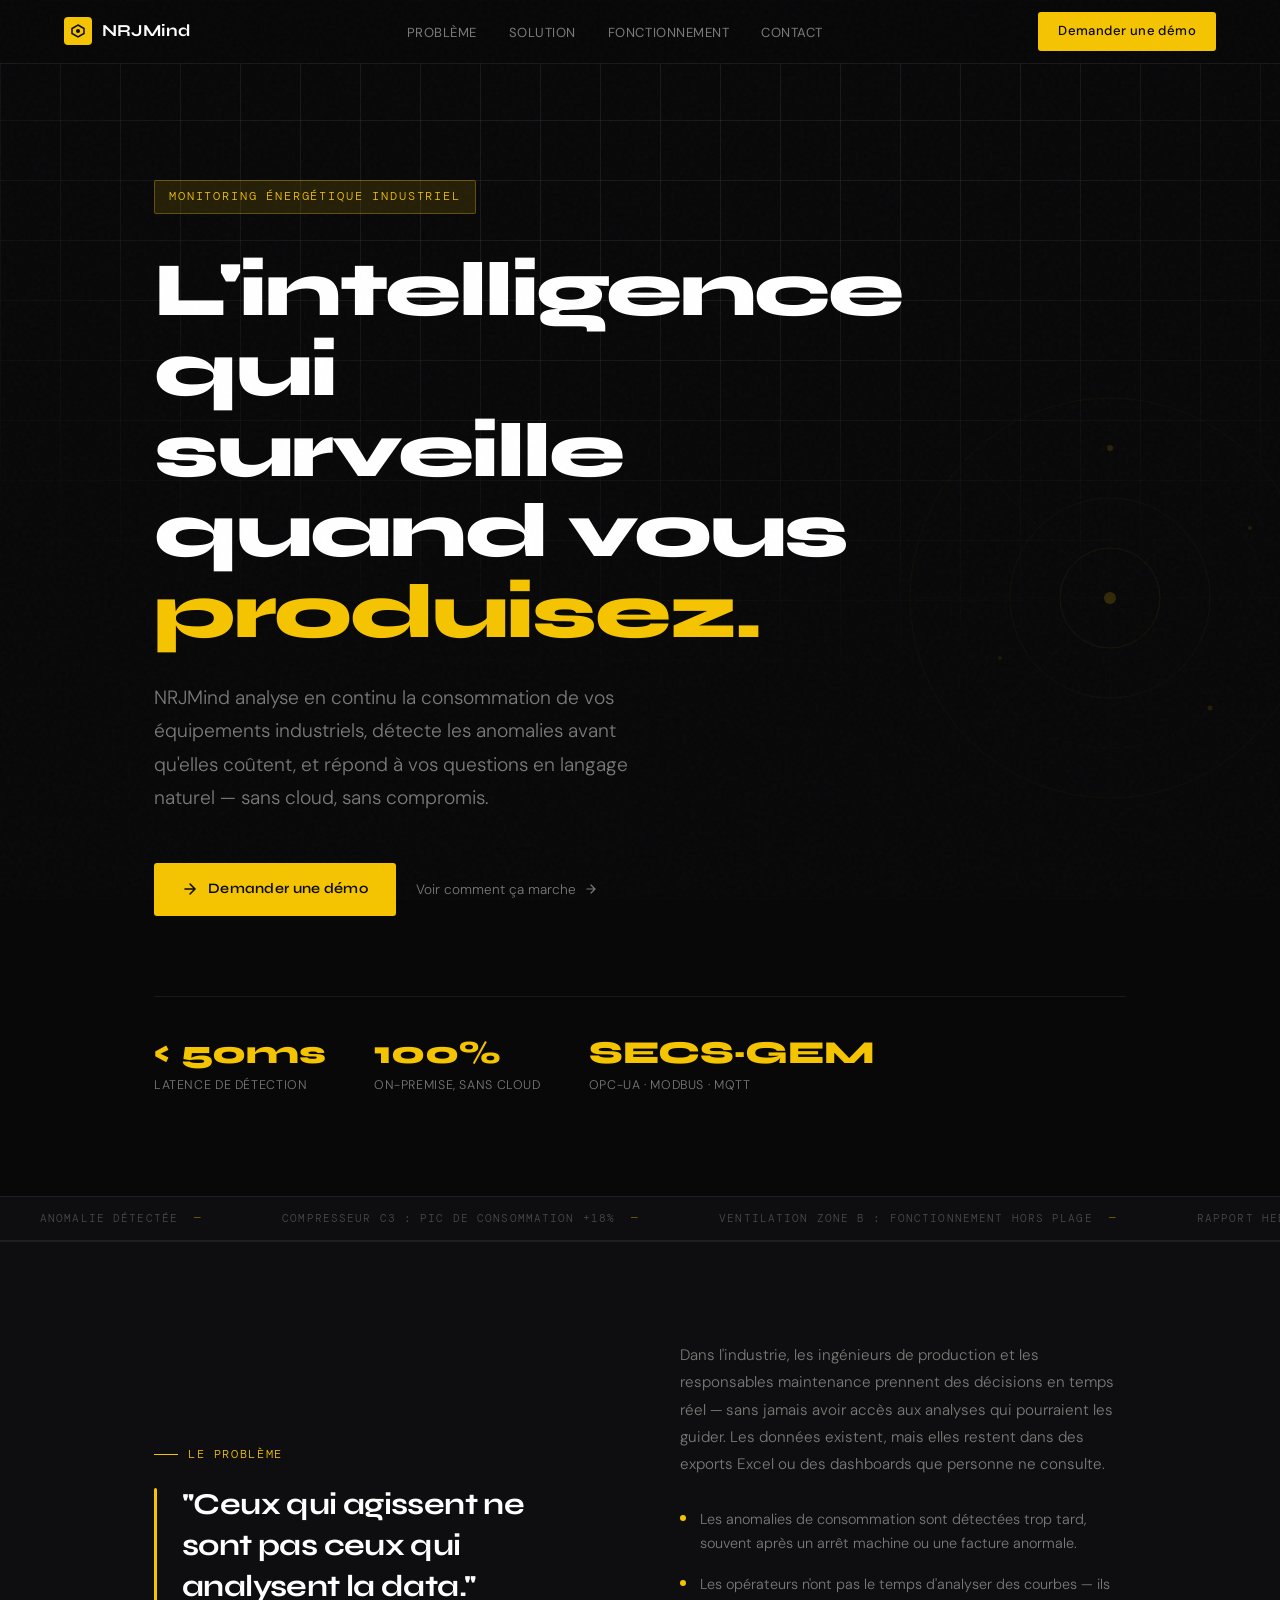
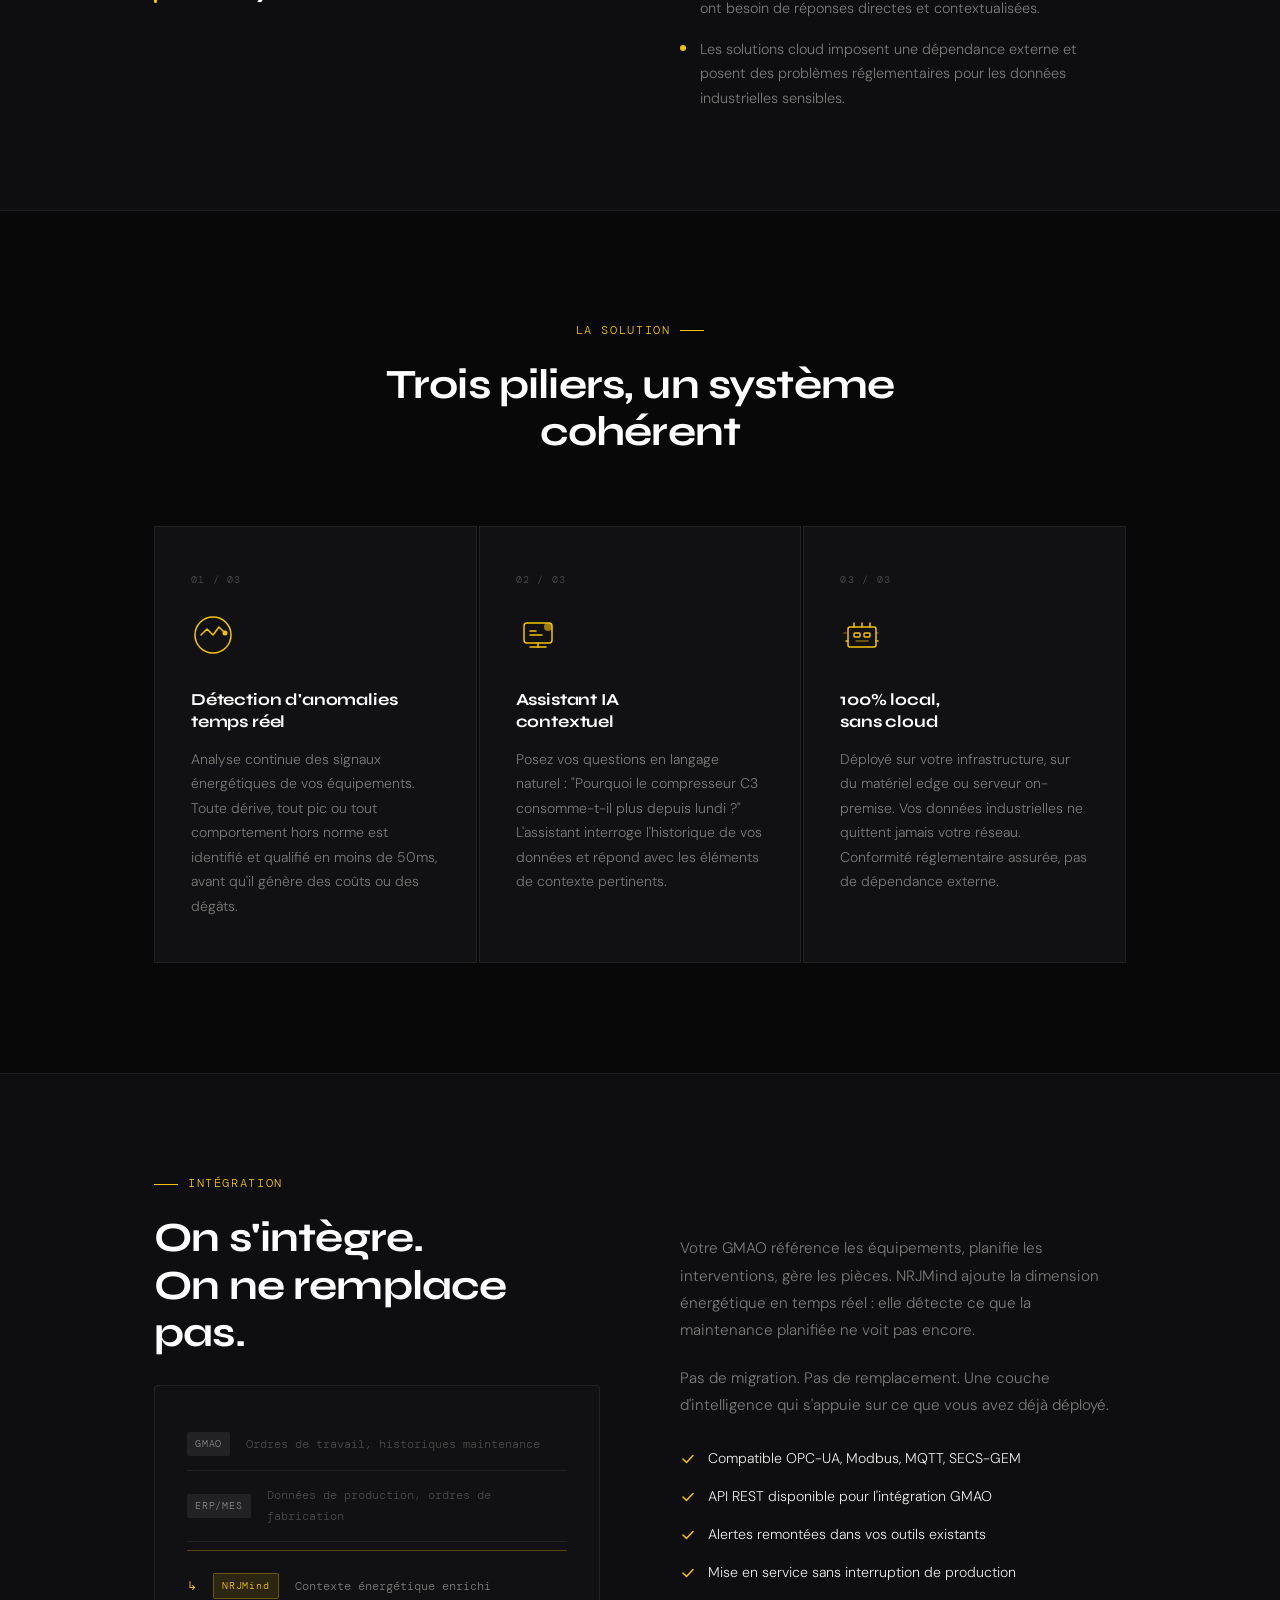
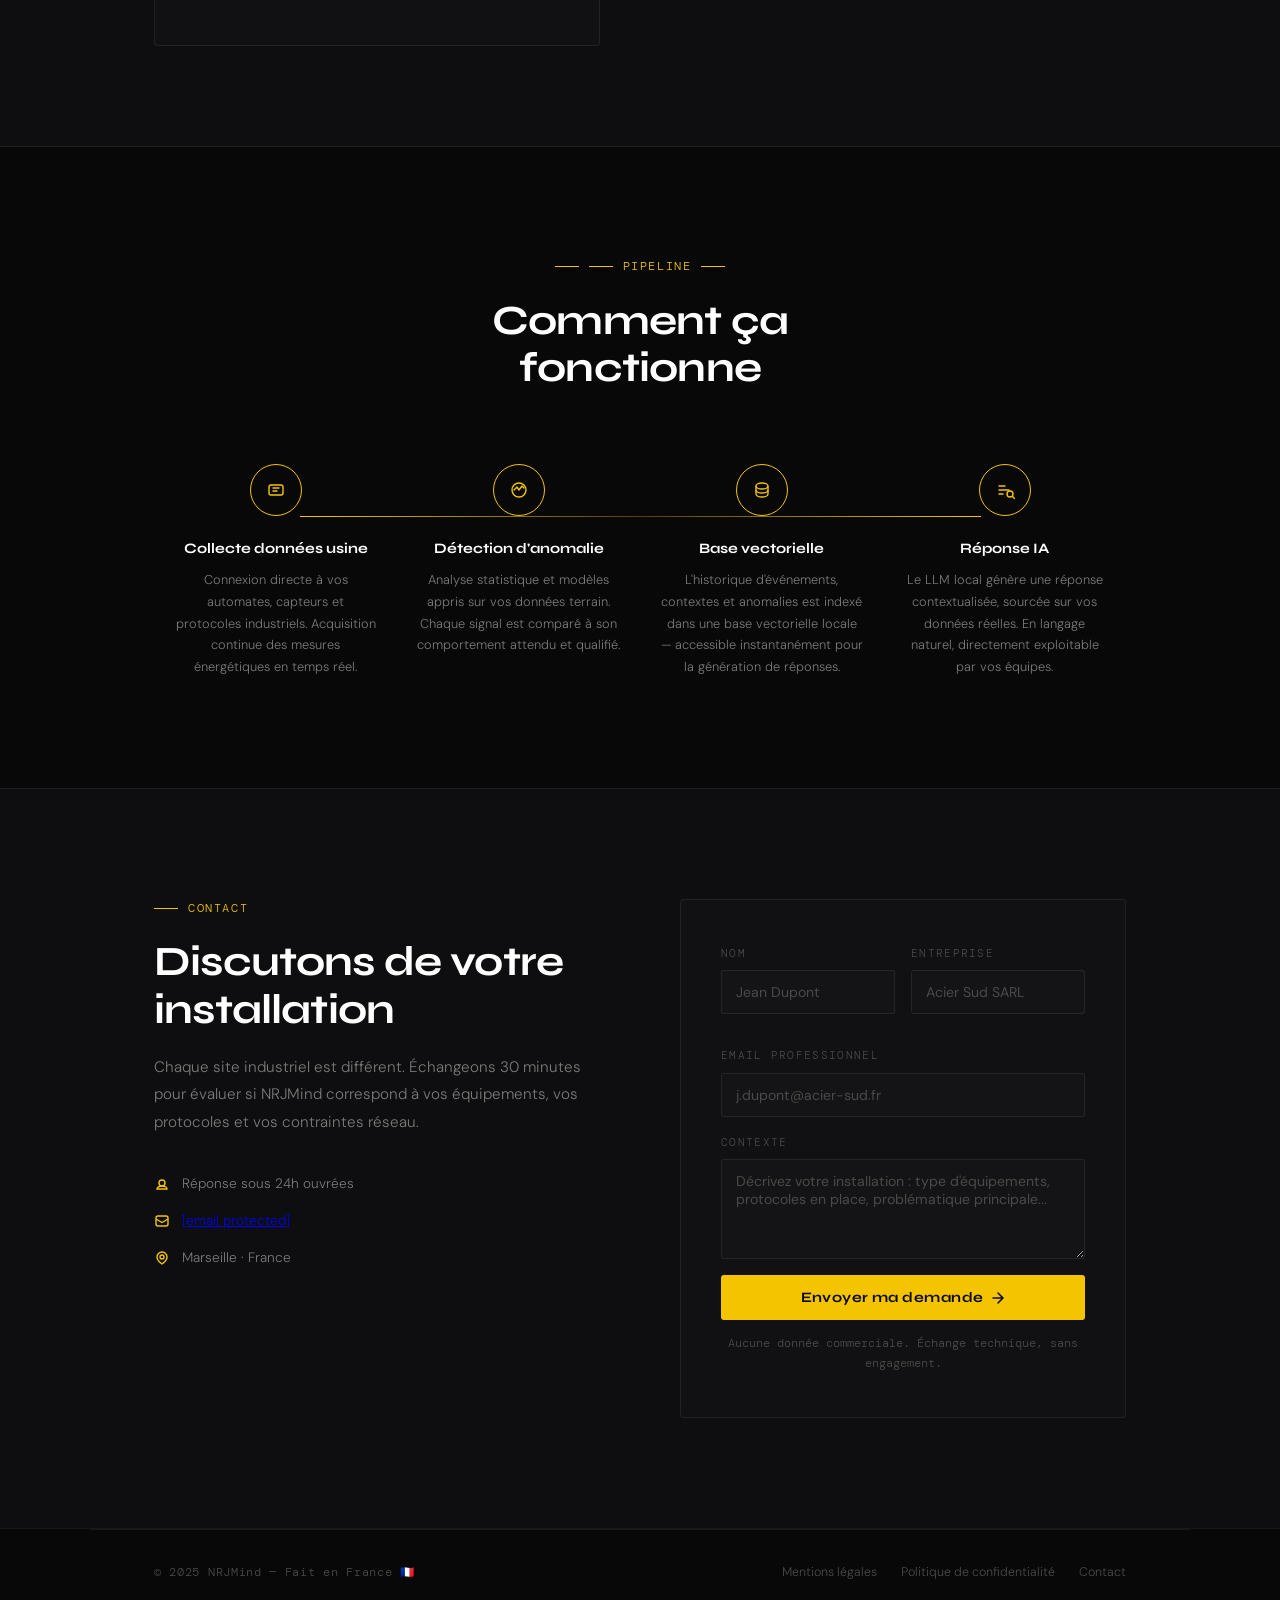
==== index.html @ 81a0cd05 "Create index.html" ====
<!DOCTYPE html>
<html lang="fr">
<head>
<meta charset="UTF-8">
<meta name="viewport" content="width=device-width, initial-scale=1.0">
<title>NRJMind — Monitoring Énergétique Industriel</title>
<style>
  @import url('https://fonts.googleapis.com/css2?family=DM+Mono:ital,wght@0,400;0,500;1,400&family=Syne:wght@400;600;700;800&family=DM+Sans:ital,wght@0,300;0,400;0,500;1,300&display=swap');

  :root {
    --gold: #F5C400;
    --gold-dim: rgba(245,196,0,0.12);
    --gold-border: rgba(245,196,0,0.3);
    --bg: #080809;
    --bg-2: #0e0e10;
    --bg-3: #141416;
    --bg-card: #111113;
    --line: rgba(255,255,255,0.07);
    --text: #e8e8e6;
    --text-muted: #7a7a78;
    --text-dim: #4a4a48;
    --white: #ffffff;
    --font-display: 'Syne', sans-serif;
    --font-body: 'DM Sans', sans-serif;
    --font-mono: 'DM Mono', monospace;
  }

  *, *::before, *::after { box-sizing: border-box; margin: 0; padding: 0; }

  html { scroll-behavior: smooth; }

  body {
    background: var(--bg);
    color: var(--text);
    font-family: var(--font-body);
    font-weight: 300;
    line-height: 1.7;
    overflow-x: hidden;
  }

  /* ─── NOISE TEXTURE OVERLAY ─── */
  body::before {
    content: '';
    position: fixed;
    inset: 0;
    background-image: url("data:image/svg+xml,%3Csvg viewBox='0 0 256 256' xmlns='http://www.w3.org/2000/svg'%3E%3Cfilter id='n'%3E%3CfeTurbulence type='fractalNoise' baseFrequency='0.9' numOctaves='4' stitchTiles='stitch'/%3E%3C/filter%3E%3Crect width='100%25' height='100%25' filter='url(%23n)' opacity='1'/%3E%3C/svg%3E");
    opacity: 0.025;
    pointer-events: none;
    z-index: 9999;
  }

  /* ─── GRID LINES ─── */
  .grid-bg {
    position: absolute;
    inset: 0;
    background-image:
      linear-gradient(var(--line) 1px, transparent 1px),
      linear-gradient(90deg, var(--line) 1px, transparent 1px);
    background-size: 60px 60px;
    mask-image: radial-gradient(ellipse 80% 60% at 50% 0%, black 40%, transparent 100%);
    pointer-events: none;
  }

  /* ─── NAV ─── */
  nav {
    position: fixed;
    top: 0; left: 0; right: 0;
    z-index: 100;
    display: flex;
    align-items: center;
    justify-content: space-between;
    padding: 0 5%;
    height: 64px;
    background: rgba(8,8,9,0.85);
    backdrop-filter: blur(12px);
    border-bottom: 1px solid var(--line);
  }

  .nav-logo {
    display: flex;
    align-items: center;
    gap: 10px;
    font-family: var(--font-display);
    font-weight: 700;
    font-size: 1.05rem;
    letter-spacing: 0.01em;
    color: var(--white);
    text-decoration: none;
  }

  .nav-logo .logo-mark {
    width: 28px; height: 28px;
    background: var(--gold);
    display: flex; align-items: center; justify-content: center;
    border-radius: 4px;
  }

  .nav-links {
    display: flex;
    gap: 32px;
    list-style: none;
  }

  .nav-links a {
    font-size: 0.82rem;
    font-weight: 400;
    color: var(--text-muted);
    text-decoration: none;
    letter-spacing: 0.04em;
    text-transform: uppercase;
    transition: color 0.2s;
  }

  .nav-links a:hover { color: var(--gold); }

  .nav-cta {
    font-size: 0.82rem;
    font-weight: 500;
    color: var(--bg);
    background: var(--gold);
    padding: 8px 20px;
    border-radius: 3px;
    text-decoration: none;
    letter-spacing: 0.03em;
    transition: opacity 0.2s;
  }
  .nav-cta:hover { opacity: 0.88; }

  /* ─── SECTIONS COMMON ─── */
  section { position: relative; }

  .container {
    max-width: 1100px;
    margin: 0 auto;
    padding: 0 5%;
  }

  .label {
    font-family: var(--font-mono);
    font-size: 0.72rem;
    letter-spacing: 0.14em;
    text-transform: uppercase;
    color: var(--gold);
    margin-bottom: 20px;
    display: flex;
    align-items: center;
    gap: 10px;
  }
  .label::before {
    content: '';
    display: inline-block;
    width: 24px; height: 1px;
    background: var(--gold);
  }

  h2 {
    font-family: var(--font-display);
    font-size: clamp(1.8rem, 3.5vw, 2.6rem);
    font-weight: 700;
    line-height: 1.15;
    color: var(--white);
    letter-spacing: -0.02em;
  }

  /* ─── HERO ─── */
  #hero {
    min-height: 100vh;
    display: flex;
    flex-direction: column;
    justify-content: center;
    padding-top: 80px;
    overflow: hidden;
  }

  .hero-inner {
    position: relative;
    z-index: 2;
    padding: 100px 5%;
    max-width: 1100px;
    margin: 0 auto;
    width: 100%;
  }

  .hero-tag {
    font-family: var(--font-mono);
    font-size: 0.72rem;
    letter-spacing: 0.16em;
    text-transform: uppercase;
    color: var(--gold);
    border: 1px solid var(--gold-border);
    background: var(--gold-dim);
    display: inline-block;
    padding: 6px 14px;
    border-radius: 2px;
    margin-bottom: 36px;
  }

  .hero-title {
    font-family: var(--font-display);
    font-size: clamp(2.8rem, 6vw, 5.2rem);
    font-weight: 800;
    line-height: 1.05;
    letter-spacing: -0.03em;
    color: var(--white);
    max-width: 800px;
    margin-bottom: 28px;
  }

  .hero-title .accent { color: var(--gold); }

  .hero-sub {
    font-size: clamp(1rem, 1.6vw, 1.2rem);
    color: var(--text-muted);
    max-width: 520px;
    line-height: 1.75;
    margin-bottom: 48px;
    font-weight: 300;
  }

  .hero-actions {
    display: flex;
    align-items: center;
    gap: 20px;
    flex-wrap: wrap;
  }

  .btn-primary {
    display: inline-flex;
    align-items: center;
    gap: 10px;
    background: var(--gold);
    color: var(--bg);
    font-family: var(--font-display);
    font-weight: 600;
    font-size: 0.9rem;
    padding: 14px 28px;
    border-radius: 3px;
    text-decoration: none;
    letter-spacing: 0.02em;
    transition: opacity 0.2s, transform 0.2s;
  }
  .btn-primary:hover { opacity: 0.88; transform: translateY(-1px); }

  .btn-ghost {
    display: inline-flex;
    align-items: center;
    gap: 8px;
    color: var(--text-muted);
    font-size: 0.85rem;
    text-decoration: none;
    transition: color 0.2s;
  }
  .btn-ghost:hover { color: var(--white); }

  .hero-stats {
    display: flex;
    gap: 48px;
    margin-top: 80px;
    padding-top: 40px;
    border-top: 1px solid var(--line);
    flex-wrap: wrap;
  }

  .stat-num {
    font-family: var(--font-display);
    font-size: 2rem;
    font-weight: 800;
    color: var(--gold);
    line-height: 1;
    margin-bottom: 6px;
  }

  .stat-label {
    font-size: 0.78rem;
    color: var(--text-muted);
    letter-spacing: 0.05em;
    text-transform: uppercase;
  }

  /* Vertical lines decoration */
  .hero-deco {
    position: absolute;
    right: 0; top: 0; bottom: 0;
    width: 40%;
    pointer-events: none;
    overflow: hidden;
    opacity: 0.35;
  }

  .hero-deco-inner {
    position: absolute;
    right: -40px;
    top: 50%;
    transform: translateY(-50%);
    width: 420px;
    height: 420px;
  }

  /* ─── PROBLEM ─── */
  #problem {
    padding: 100px 0;
    background: var(--bg-2);
    border-top: 1px solid var(--line);
    border-bottom: 1px solid var(--line);
  }

  .problem-inner {
    display: grid;
    grid-template-columns: 1fr 1fr;
    gap: 80px;
    align-items: center;
  }

  .problem-quote {
    font-family: var(--font-display);
    font-size: clamp(1.4rem, 2.5vw, 1.9rem);
    font-weight: 700;
    line-height: 1.35;
    color: var(--white);
    letter-spacing: -0.02em;
    position: relative;
    padding-left: 28px;
  }

  .problem-quote::before {
    content: '';
    position: absolute;
    left: 0; top: 4px; bottom: 4px;
    width: 3px;
    background: var(--gold);
    border-radius: 2px;
  }

  .problem-body {
    font-size: 0.95rem;
    color: var(--text-muted);
    line-height: 1.8;
  }

  .problem-points {
    margin-top: 28px;
    display: flex;
    flex-direction: column;
    gap: 16px;
  }

  .problem-point {
    display: flex;
    align-items: flex-start;
    gap: 14px;
    font-size: 0.9rem;
    color: var(--text-muted);
  }

  .problem-point .dot {
    width: 6px; height: 6px;
    border-radius: 50%;
    background: var(--gold);
    flex-shrink: 0;
    margin-top: 8px;
  }

  /* ─── SOLUTION ─── */
  #solution {
    padding: 110px 0;
  }

  .solution-header {
    text-align: center;
    max-width: 580px;
    margin: 0 auto 70px;
  }

  .solution-header .label { justify-content: center; }
  .solution-header .label::before { display: none; }
  .solution-header .label::after {
    content: '';
    display: inline-block;
    width: 24px; height: 1px;
    background: var(--gold);
  }

  .pillars {
    display: grid;
    grid-template-columns: repeat(3, 1fr);
    gap: 2px;
  }

  .pillar {
    background: var(--bg-card);
    border: 1px solid var(--line);
    padding: 44px 36px;
    position: relative;
    overflow: hidden;
    transition: border-color 0.3s;
  }

  .pillar:hover { border-color: var(--gold-border); }

  .pillar::after {
    content: '';
    position: absolute;
    bottom: 0; left: 0; right: 0;
    height: 2px;
    background: var(--gold);
    transform: scaleX(0);
    transform-origin: left;
    transition: transform 0.4s ease;
  }
  .pillar:hover::after { transform: scaleX(1); }

  .pillar-num {
    font-family: var(--font-mono);
    font-size: 0.65rem;
    letter-spacing: 0.12em;
    color: var(--text-dim);
    margin-bottom: 24px;
  }

  .pillar-icon {
    width: 44px; height: 44px;
    margin-bottom: 24px;
    color: var(--gold);
  }

  .pillar h3 {
    font-family: var(--font-display);
    font-size: 1.05rem;
    font-weight: 700;
    color: var(--white);
    margin-bottom: 14px;
    letter-spacing: -0.01em;
    line-height: 1.3;
  }

  .pillar p {
    font-size: 0.875rem;
    color: var(--text-muted);
    line-height: 1.75;
  }

  /* ─── GMAO ─── */
  #gmao {
    padding: 100px 0;
    background: var(--bg-2);
    border-top: 1px solid var(--line);
    border-bottom: 1px solid var(--line);
  }

  .gmao-inner {
    display: grid;
    grid-template-columns: 1fr 1fr;
    gap: 80px;
    align-items: center;
  }

  .gmao-visual {
    position: relative;
  }

  .gmao-diagram {
    background: var(--bg-card);
    border: 1px solid var(--line);
    border-radius: 4px;
    padding: 32px;
    font-family: var(--font-mono);
    font-size: 0.78rem;
  }

  .diag-row {
    display: flex;
    align-items: center;
    gap: 16px;
    padding: 14px 0;
    border-bottom: 1px solid var(--line);
    color: var(--text-muted);
  }
  .diag-row:last-child { border-bottom: none; }

  .diag-badge {
    font-size: 0.65rem;
    padding: 3px 8px;
    border-radius: 2px;
    flex-shrink: 0;
    letter-spacing: 0.08em;
  }
  .diag-badge.gmao-tag { background: rgba(255,255,255,0.07); color: #888; }
  .diag-badge.em-tag { background: var(--gold-dim); color: var(--gold); border: 1px solid var(--gold-border); }

  .diag-arrow {
    color: var(--gold);
    flex-shrink: 0;
  }

  .gmao-content p {
    font-size: 0.95rem;
    color: var(--text-muted);
    line-height: 1.8;
    margin-bottom: 20px;
  }

  .gmao-points {
    display: flex;
    flex-direction: column;
    gap: 14px;
    margin-top: 28px;
  }

  .gmao-point {
    display: flex;
    align-items: center;
    gap: 12px;
    font-size: 0.88rem;
    color: var(--text);
  }

  .gmao-point svg { color: var(--gold); flex-shrink: 0; }

  /* ─── HOW IT WORKS ─── */
  #how {
    padding: 110px 0;
  }

  .how-header {
    text-align: center;
    max-width: 520px;
    margin: 0 auto 72px;
  }

  .pipeline {
    position: relative;
    display: grid;
    grid-template-columns: repeat(4, 1fr);
    gap: 0;
  }

  /* Horizontal connector line */
  .pipeline::before {
    content: '';
    position: absolute;
    top: 52px;
    left: calc(12.5% + 24px);
    right: calc(12.5% + 24px);
    height: 1px;
    background: linear-gradient(90deg, var(--gold) 0%, rgba(245,196,0,0.3) 50%, var(--gold) 100%);
    z-index: 0;
  }

  .step {
    position: relative;
    z-index: 1;
    padding: 0 20px;
    text-align: center;
  }

  .step-num-wrap {
    width: 52px; height: 52px;
    border-radius: 50%;
    background: var(--bg);
    border: 1px solid var(--gold);
    display: flex; align-items: center; justify-content: center;
    margin: 0 auto 24px;
    position: relative;
  }

  .step-num {
    font-family: var(--font-mono);
    font-size: 0.75rem;
    font-weight: 500;
    color: var(--gold);
  }

  .step-icon {
    width: 20px; height: 20px;
    color: var(--gold);
  }

  .step h4 {
    font-family: var(--font-display);
    font-size: 0.9rem;
    font-weight: 700;
    color: var(--white);
    margin-bottom: 10px;
    line-height: 1.3;
  }

  .step p {
    font-size: 0.8rem;
    color: var(--text-muted);
    line-height: 1.7;
  }

  .step-connector {
    position: absolute;
    top: 26px;
    right: -16px;
    color: var(--gold-border);
    z-index: 2;
  }

  /* ─── CTA FINAL ─── */
  #contact {
    padding: 110px 0;
    background: var(--bg-2);
    border-top: 1px solid var(--line);
  }

  .contact-inner {
    display: grid;
    grid-template-columns: 1fr 1fr;
    gap: 80px;
    align-items: start;
  }

  .contact-content h2 { margin-bottom: 20px; }

  .contact-content p {
    font-size: 0.95rem;
    color: var(--text-muted);
    line-height: 1.8;
    margin-bottom: 36px;
  }

  .contact-info {
    display: flex;
    flex-direction: column;
    gap: 14px;
  }

  .info-item {
    display: flex;
    align-items: center;
    gap: 12px;
    font-size: 0.85rem;
    color: var(--text-muted);
  }

  .info-item svg { color: var(--gold); }

  .contact-form {
    background: var(--bg-card);
    border: 1px solid var(--line);
    padding: 44px 40px;
    border-radius: 4px;
  }

  .form-row {
    display: grid;
    grid-template-columns: 1fr 1fr;
    gap: 16px;
    margin-bottom: 16px;
  }

  .form-group {
    display: flex;
    flex-direction: column;
    gap: 8px;
    margin-bottom: 16px;
  }

  label {
    font-family: var(--font-mono);
    font-size: 0.68rem;
    letter-spacing: 0.12em;
    text-transform: uppercase;
    color: var(--text-dim);
  }

  input, textarea {
    background: var(--bg-3);
    border: 1px solid var(--line);
    border-radius: 3px;
    padding: 12px 14px;
    color: var(--text);
    font-family: var(--font-body);
    font-size: 0.88rem;
    outline: none;
    transition: border-color 0.2s;
    width: 100%;
  }

  input:focus, textarea:focus { border-color: var(--gold-border); }
  input::placeholder, textarea::placeholder { color: var(--text-dim); }

  textarea {
    resize: vertical;
    min-height: 100px;
  }

  .form-submit {
    width: 100%;
    background: var(--gold);
    color: var(--bg);
    border: none;
    padding: 14px 24px;
    font-family: var(--font-display);
    font-weight: 700;
    font-size: 0.9rem;
    letter-spacing: 0.03em;
    cursor: pointer;
    border-radius: 3px;
    margin-top: 8px;
    transition: opacity 0.2s, transform 0.2s;
    display: flex;
    align-items: center;
    justify-content: center;
    gap: 8px;
  }
  .form-submit:hover { opacity: 0.88; transform: translateY(-1px); }

  .form-note {
    text-align: center;
    font-size: 0.72rem;
    color: var(--text-dim);
    margin-top: 14px;
    font-family: var(--font-mono);
  }

  /* ─── FOOTER ─── */
  footer {
    padding: 32px 5%;
    border-top: 1px solid var(--line);
    display: flex;
    align-items: center;
    justify-content: space-between;
    max-width: 1100px;
    margin: 0 auto;
  }

  .footer-left {
    font-family: var(--font-mono);
    font-size: 0.72rem;
    color: var(--text-dim);
    letter-spacing: 0.06em;
  }

  .footer-right {
    display: flex;
    gap: 24px;
  }

  .footer-right a {
    font-size: 0.78rem;
    color: var(--text-dim);
    text-decoration: none;
    transition: color 0.2s;
  }
  .footer-right a:hover { color: var(--gold); }

  /* ─── ANIMATIONS ─── */
  @keyframes fadeUp {
    from { opacity: 0; transform: translateY(24px); }
    to { opacity: 1; transform: translateY(0); }
  }

  @keyframes pulse-gold {
    0%, 100% { opacity: 0.6; }
    50% { opacity: 1; }
  }

  .hero-inner > * { animation: fadeUp 0.7s ease both; }
  .hero-tag { animation-delay: 0.1s; }
  .hero-title { animation-delay: 0.2s; }
  .hero-sub { animation-delay: 0.32s; }
  .hero-actions { animation-delay: 0.44s; }
  .hero-stats { animation-delay: 0.56s; }

  /* ─── SCROLL REVEAL ─── */
  .reveal {
    opacity: 0;
    transform: translateY(20px);
    transition: opacity 0.6s ease, transform 0.6s ease;
  }
  .reveal.visible {
    opacity: 1;
    transform: translateY(0);
  }

  /* ─── RESPONSIVE ─── */
  @media (max-width: 900px) {
    .nav-links { display: none; }
    .problem-inner,
    .gmao-inner,
    .contact-inner { grid-template-columns: 1fr; gap: 40px; }
    .pillars { grid-template-columns: 1fr; }
    .pipeline {
      grid-template-columns: 1fr 1fr;
      gap: 40px;
    }
    .pipeline::before { display: none; }
    .step-connector { display: none; }
    .form-row { grid-template-columns: 1fr; }
    footer { flex-direction: column; gap: 16px; text-align: center; }
    .hero-stats { gap: 28px; }
  }

  @media (max-width: 540px) {
    .pipeline { grid-template-columns: 1fr; }
    .hero-actions { flex-direction: column; align-items: flex-start; }
    .contact-form { padding: 28px 22px; }
  }

  /* ─── TICKER ─── */
  .ticker-wrap {
    overflow: hidden;
    border-top: 1px solid var(--line);
    border-bottom: 1px solid var(--line);
    background: var(--bg-2);
    padding: 12px 0;
  }

  .ticker {
    display: flex;
    gap: 0;
    animation: ticker-scroll 28s linear infinite;
    white-space: nowrap;
  }

  .ticker-item {
    font-family: var(--font-mono);
    font-size: 0.7rem;
    letter-spacing: 0.1em;
    text-transform: uppercase;
    color: var(--text-dim);
    padding: 0 40px;
    display: inline-flex;
    align-items: center;
    gap: 16px;
  }

  .ticker-item .sep {
    color: var(--gold);
    opacity: 0.5;
  }

  @keyframes ticker-scroll {
    from { transform: translateX(0); }
    to { transform: translateX(-50%); }
  }

  /* Success state */
  .form-success {
    display: none;
    text-align: center;
    padding: 40px 20px;
  }

  .form-success.show { display: block; }

  .success-icon {
    width: 56px; height: 56px;
    background: var(--gold-dim);
    border: 1px solid var(--gold-border);
    border-radius: 50%;
    display: flex; align-items: center; justify-content: center;
    margin: 0 auto 20px;
  }

  .success-title {
    font-family: var(--font-display);
    font-size: 1.2rem;
    font-weight: 700;
    color: var(--white);
    margin-bottom: 10px;
  }

  .success-text {
    font-size: 0.88rem;
    color: var(--text-muted);
  }
</style>
</head>
<body>

<!-- ─── NAV ─── -->
<nav>
  <a href="#" class="nav-logo">
    <span class="logo-mark">
      <svg width="16" height="16" viewBox="0 0 16 16" fill="none">
        <path d="M8 2L14 5.5V10.5L8 14L2 10.5V5.5L8 2Z" stroke="#080809" stroke-width="1.5"/>
        <circle cx="8" cy="8" r="2" fill="#080809"/>
      </svg>
    </span>
    NRJMind
  </a>
  <ul class="nav-links">
    <li><a href="#problem">Problème</a></li>
    <li><a href="#solution">Solution</a></li>
    <li><a href="#how">Fonctionnement</a></li>
    <li><a href="#contact">Contact</a></li>
  </ul>
  <a href="#contact" class="nav-cta">Demander une démo</a>
</nav>

<!-- ─── HERO ─── -->
<section id="hero">
  <div class="grid-bg"></div>
  <div class="hero-deco">
    <div class="hero-deco-inner">
      <svg viewBox="0 0 420 420" fill="none" xmlns="http://www.w3.org/2000/svg" width="100%" height="100%">
        <circle cx="210" cy="210" r="200" stroke="rgba(245,196,0,0.1)" stroke-width="1"/>
        <circle cx="210" cy="210" r="150" stroke="rgba(245,196,0,0.08)" stroke-width="1" stroke-dasharray="4 8"/>
        <circle cx="210" cy="210" r="100" stroke="rgba(245,196,0,0.12)" stroke-width="1"/>
        <circle cx="210" cy="210" r="50" stroke="rgba(245,196,0,0.2)" stroke-width="1"/>
        <circle cx="210" cy="210" r="6" fill="rgba(245,196,0,0.5)"/>
        <!-- radial lines -->
        <line x1="210" y1="10" x2="210" y2="410" stroke="rgba(245,196,0,0.05)" stroke-width="1"/>
        <line x1="10" y1="210" x2="410" y2="210" stroke="rgba(245,196,0,0.05)" stroke-width="1"/>
        <line x1="68" y1="68" x2="352" y2="352" stroke="rgba(245,196,0,0.05)" stroke-width="1"/>
        <line x1="352" y1="68" x2="68" y2="352" stroke="rgba(245,196,0,0.05)" stroke-width="1"/>
        <!-- data points -->
        <circle cx="210" cy="60" r="3" fill="rgba(245,196,0,0.4)"/>
        <circle cx="350" cy="140" r="2" fill="rgba(245,196,0,0.3)"/>
        <circle cx="310" cy="320" r="2.5" fill="rgba(245,196,0,0.35)"/>
        <circle cx="100" cy="270" r="2" fill="rgba(245,196,0,0.25)"/>
      </svg>
    </div>
  </div>

  <div class="hero-inner">
    <span class="hero-tag">Monitoring Énergétique Industriel</span>
    <h1 class="hero-title">
      L'intelligence qui<br>
      surveille quand vous<br>
      <span class="accent">produisez.</span>
    </h1>
    <p class="hero-sub">
      NRJMind analyse en continu la consommation de vos équipements industriels, détecte les anomalies avant qu'elles coûtent, et répond à vos questions en langage naturel — sans cloud, sans compromis.
    </p>
    <div class="hero-actions">
      <a href="#contact" class="btn-primary">
        <svg width="16" height="16" viewBox="0 0 16 16" fill="none">
          <path d="M8 3L13 8L8 13M3 8H13" stroke="currentColor" stroke-width="1.5" stroke-linecap="round"/>
        </svg>
        Demander une démo
      </a>
      <a href="#how" class="btn-ghost">
        Voir comment ça marche
        <svg width="14" height="14" viewBox="0 0 14 14" fill="none">
          <path d="M3 7H11M7 3L11 7L7 11" stroke="currentColor" stroke-width="1.2" stroke-linecap="round"/>
        </svg>
      </a>
    </div>
    <div class="hero-stats">
      <div>
        <div class="stat-num">&lt; 50ms</div>
        <div class="stat-label">Latence de détection</div>
      </div>
      <div>
        <div class="stat-num">100%</div>
        <div class="stat-label">On-premise, sans cloud</div>
      </div>
      <div>
        <div class="stat-num">SECS·GEM</div>
        <div class="stat-label">OPC-UA · Modbus · MQTT</div>
      </div>
    </div>
  </div>
</section>

<!-- ─── TICKER ─── -->
<div class="ticker-wrap" aria-hidden="true">
  <div class="ticker">
    <span class="ticker-item">Anomalie détectée <span class="sep">—</span></span>
    <span class="ticker-item">Compresseur C3 : pic de consommation +18% <span class="sep">—</span></span>
    <span class="ticker-item">Ventilation Zone B : fonctionnement hors plage <span class="sep">—</span></span>
    <span class="ticker-item">Rapport hebdomadaire disponible <span class="sep">—</span></span>
    <span class="ticker-item">OPC-UA connecté · 247 tags actifs <span class="sep">—</span></span>
    <span class="ticker-item">Aucune donnée transmise vers l'extérieur <span class="sep">—</span></span>
    <span class="ticker-item">Anomalie détectée <span class="sep">—</span></span>
    <span class="ticker-item">Compresseur C3 : pic de consommation +18% <span class="sep">—</span></span>
    <span class="ticker-item">Ventilation Zone B : fonctionnement hors plage <span class="sep">—</span></span>
    <span class="ticker-item">Rapport hebdomadaire disponible <span class="sep">—</span></span>
    <span class="ticker-item">OPC-UA connecté · 247 tags actifs <span class="sep">—</span></span>
    <span class="ticker-item">Aucune donnée transmise vers l'extérieur <span class="sep">—</span></span>
  </div>
</div>

<!-- ─── PROBLEM ─── -->
<section id="problem">
  <div class="container">
    <div class="problem-inner">
      <div class="reveal">
        <div class="label">Le problème</div>
        <blockquote class="problem-quote">
          "Ceux qui agissent ne sont pas ceux qui analysent la data."
        </blockquote>
      </div>
      <div class="reveal">
        <p class="problem-body">
          Dans l'industrie, les ingénieurs de production et les responsables maintenance prennent des décisions en temps réel — sans jamais avoir accès aux analyses qui pourraient les guider. Les données existent, mais elles restent dans des exports Excel ou des dashboards que personne ne consulte.
        </p>
        <div class="problem-points">
          <div class="problem-point">
            <span class="dot"></span>
            <span>Les anomalies de consommation sont détectées trop tard, souvent après un arrêt machine ou une facture anormale.</span>
          </div>
          <div class="problem-point">
            <span class="dot"></span>
            <span>Les opérateurs n'ont pas le temps d'analyser des courbes — ils ont besoin de réponses directes et contextualisées.</span>
          </div>
          <div class="problem-point">
            <span class="dot"></span>
            <span>Les solutions cloud imposent une dépendance externe et posent des problèmes réglementaires pour les données industrielles sensibles.</span>
          </div>
        </div>
      </div>
    </div>
  </div>
</section>

<!-- ─── SOLUTION ─── -->
<section id="solution">
  <div class="container">
    <div class="solution-header reveal">
      <div class="label">La solution</div>
      <h2>Trois piliers, un système cohérent</h2>
    </div>
    <div class="pillars">

      <div class="pillar reveal">
        <div class="pillar-num">01 / 03</div>
        <svg class="pillar-icon" viewBox="0 0 44 44" fill="none" stroke="currentColor" stroke-width="1.5">
          <circle cx="22" cy="22" r="18"/>
          <path d="M10 22 L16 16 L22 22 L28 14 L34 20" stroke-linecap="round" stroke-linejoin="round"/>
          <circle cx="34" cy="20" r="2.5" fill="currentColor" stroke="none"/>
        </svg>
        <h3>Détection d'anomalies<br>temps réel</h3>
        <p>Analyse continue des signaux énergétiques de vos équipements. Toute dérive, tout pic ou tout comportement hors norme est identifié et qualifié en moins de 50ms, avant qu'il génère des coûts ou des dégâts.</p>
      </div>

      <div class="pillar reveal">
        <div class="pillar-num">02 / 03</div>
        <svg class="pillar-icon" viewBox="0 0 44 44" fill="none" stroke="currentColor" stroke-width="1.5">
          <rect x="8" y="10" width="28" height="20" rx="3"/>
          <path d="M14 34 L30 34" stroke-linecap="round"/>
          <path d="M22 30 L22 34" stroke-linecap="round"/>
          <path d="M14 18 L20 18 M14 22 L26 22" stroke-linecap="round"/>
          <circle cx="32" cy="14" r="4" fill="currentColor" stroke="none" opacity="0.6"/>
        </svg>
        <h3>Assistant IA<br>contextuel</h3>
        <p>Posez vos questions en langage naturel : "Pourquoi le compresseur C3 consomme-t-il plus depuis lundi ?" L'assistant interroge l'historique de vos données et répond avec les éléments de contexte pertinents.</p>
      </div>

      <div class="pillar reveal">
        <div class="pillar-num">03 / 03</div>
        <svg class="pillar-icon" viewBox="0 0 44 44" fill="none" stroke="currentColor" stroke-width="1.5">
          <rect x="8" y="14" width="28" height="20" rx="2"/>
          <path d="M14 14 L14 10 M22 14 L22 10 M30 14 L30 10" stroke-linecap="round"/>
          <rect x="14" y="20" width="6" height="4" rx="1"/>
          <rect x="24" y="20" width="6" height="4" rx="1"/>
          <path d="M16 28 L28 28" stroke-linecap="round" opacity="0.5"/>
          <path d="M6 28 L8 28 M36 28 L38 28" stroke-linecap="round"/>
          <path d="M4 20 L8 20 M36 20 L40 20" stroke-linecap="round" stroke-dasharray="2 2" opacity="0.4"/>
        </svg>
        <h3>100% local,<br>sans cloud</h3>
        <p>Déployé sur votre infrastructure, sur du matériel edge ou serveur on-premise. Vos données industrielles ne quittent jamais votre réseau. Conformité réglementaire assurée, pas de dépendance externe.</p>
      </div>

    </div>
  </div>
</section>

<!-- ─── GMAO ─── -->
<section id="gmao">
  <div class="container">
    <div class="gmao-inner">
      <div class="gmao-visual reveal">
        <div class="label">Intégration</div>
        <h2 style="margin-bottom: 28px;">On s'intègre.<br>On ne remplace pas.</h2>
        <div class="gmao-diagram">
          <div class="diag-row">
            <span class="diag-badge gmao-tag">GMAO</span>
            <span style="flex:1; color: var(--text-dim);">Ordres de travail, historiques maintenance</span>
          </div>
          <div class="diag-row">
            <span class="diag-badge gmao-tag">ERP/MES</span>
            <span style="flex:1; color: var(--text-dim);">Données de production, ordres de fabrication</span>
          </div>
          <div class="diag-row" style="border-bottom: 1px solid var(--gold-border); margin: 8px 0; padding: 0;"></div>
          <div class="diag-row">
            <span class="diag-arrow">↳</span>
            <span class="diag-badge em-tag">NRJMind</span>
            <span style="flex:1; color: var(--text-muted);">Contexte énergétique enrichi</span>
          </div>
        </div>
      </div>
      <div class="gmao-content reveal">
        <p>
          Votre GMAO référence les équipements, planifie les interventions, gère les pièces. NRJMind ajoute la dimension énergétique en temps réel : elle détecte ce que la maintenance planifiée ne voit pas encore.
        </p>
        <p>
          Pas de migration. Pas de remplacement. Une couche d'intelligence qui s'appuie sur ce que vous avez déjà déployé.
        </p>
        <div class="gmao-points">
          <div class="gmao-point">
            <svg width="16" height="16" viewBox="0 0 16 16" fill="none" stroke="currentColor" stroke-width="1.5">
              <path d="M3 8L6.5 11.5L13 4.5" stroke-linecap="round" stroke-linejoin="round"/>
            </svg>
            Compatible OPC-UA, Modbus, MQTT, SECS-GEM
          </div>
          <div class="gmao-point">
            <svg width="16" height="16" viewBox="0 0 16 16" fill="none" stroke="currentColor" stroke-width="1.5">
              <path d="M3 8L6.5 11.5L13 4.5" stroke-linecap="round" stroke-linejoin="round"/>
            </svg>
            API REST disponible pour l'intégration GMAO
          </div>
          <div class="gmao-point">
            <svg width="16" height="16" viewBox="0 0 16 16" fill="none" stroke="currentColor" stroke-width="1.5">
              <path d="M3 8L6.5 11.5L13 4.5" stroke-linecap="round" stroke-linejoin="round"/>
            </svg>
            Alertes remontées dans vos outils existants
          </div>
          <div class="gmao-point">
            <svg width="16" height="16" viewBox="0 0 16 16" fill="none" stroke="currentColor" stroke-width="1.5">
              <path d="M3 8L6.5 11.5L13 4.5" stroke-linecap="round" stroke-linejoin="round"/>
            </svg>
            Mise en service sans interruption de production
          </div>
        </div>
      </div>
    </div>
  </div>
</section>

<!-- ─── HOW IT WORKS ─── -->
<section id="how">
  <div class="container">
    <div class="how-header reveal">
      <div class="label" style="justify-content: center;"><span style="width:24px;height:1px;background:var(--gold);display:inline-block;"></span> Pipeline <span style="width:24px;height:1px;background:var(--gold);display:inline-block;"></span></div>
      <h2>Comment ça fonctionne</h2>
    </div>

    <div class="pipeline">

      <div class="step reveal">
        <div class="step-num-wrap">
          <svg class="step-icon" viewBox="0 0 20 20" fill="none" stroke="currentColor" stroke-width="1.4">
            <rect x="3" y="5" width="14" height="10" rx="2"/>
            <path d="M7 8H13 M7 11H11" stroke-linecap="round"/>
          </svg>
        </div>
        <h4>Collecte données usine</h4>
        <p>Connexion directe à vos automates, capteurs et protocoles industriels. Acquisition continue des mesures énergétiques en temps réel.</p>
      </div>

      <div class="step reveal">
        <div class="step-num-wrap">
          <svg class="step-icon" viewBox="0 0 20 20" fill="none" stroke="currentColor" stroke-width="1.4">
            <circle cx="10" cy="10" r="7"/>
            <path d="M5 10 L8 7 L10 10 L13 6 L15 8" stroke-linecap="round" stroke-linejoin="round"/>
          </svg>
        </div>
        <h4>Détection d'anomalie</h4>
        <p>Analyse statistique et modèles appris sur vos données terrain. Chaque signal est comparé à son comportement attendu et qualifié.</p>
      </div>

      <div class="step reveal">
        <div class="step-num-wrap">
          <svg class="step-icon" viewBox="0 0 20 20" fill="none" stroke="currentColor" stroke-width="1.4">
            <ellipse cx="10" cy="6" rx="6" ry="3"/>
            <path d="M4 6V14C4 15.66 6.69 17 10 17C13.31 17 16 15.66 16 14V6"/>
            <path d="M4 10C4 11.66 6.69 13 10 13C13.31 13 16 11.66 16 10"/>
          </svg>
        </div>
        <h4>Base vectorielle</h4>
        <p>L'historique d'événements, contextes et anomalies est indexé dans une base vectorielle locale — accessible instantanément pour la génération de réponses.</p>
      </div>

      <div class="step reveal">
        <div class="step-num-wrap">
          <svg class="step-icon" viewBox="0 0 20 20" fill="none" stroke="currentColor" stroke-width="1.4">
            <path d="M4 6H10 M4 10H14 M4 14H8" stroke-linecap="round"/>
            <circle cx="15" cy="14" r="3"/>
            <path d="M17.5 16.5L19.5 18.5" stroke-linecap="round"/>
          </svg>
        </div>
        <h4>Réponse IA</h4>
        <p>Le LLM local génère une réponse contextualisée, sourcée sur vos données réelles. En langage naturel, directement exploitable par vos équipes.</p>
      </div>

    </div>
  </div>
</section>

<!-- ─── CTA FINAL ─── -->
<section id="contact">
  <div class="container">
    <div class="contact-inner">
      <div class="contact-content reveal">
        <div class="label">Contact</div>
        <h2>Discutons de votre installation</h2>
        <p>
          Chaque site industriel est différent. Échangeons 30 minutes pour évaluer si NRJMind correspond à vos équipements, vos protocoles et vos contraintes réseau.
        </p>
        <div class="contact-info">
          <div class="info-item">
            <svg width="16" height="16" viewBox="0 0 16 16" fill="none" stroke="currentColor" stroke-width="1.4">
              <circle cx="8" cy="7" r="3"/>
              <path d="M8 10C5 10 3 11.5 3 13H13C13 11.5 11 10 8 10Z"/>
            </svg>
            Réponse sous 24h ouvrées
          </div>
          <div class="info-item">
            <svg width="16" height="16" viewBox="0 0 16 16" fill="none" stroke="currentColor" stroke-width="1.4">
              <rect x="2" y="3" width="12" height="10" rx="2"/>
              <path d="M2 6L8 9.5L14 6"/>
            </svg>
            <a href="/cdn-cgi/l/email-protection" class="__cf_email__" data-cfemail="6c0f0302180d0f182c0902091e0b1501050208420d05">[email&#160;protected]</a>
          </div>
          <div class="info-item">
            <svg width="16" height="16" viewBox="0 0 16 16" fill="none" stroke="currentColor" stroke-width="1.4">
              <path d="M8 2C5.24 2 3 4.24 3 7C3 10.5 8 14 8 14C8 14 13 10.5 13 7C13 4.24 10.76 2 8 2Z"/>
              <circle cx="8" cy="7" r="2"/>
            </svg>
            Marseille · France
          </div>
        </div>
      </div>

      <div class="contact-form reveal">
        <div id="formContent">
          <div class="form-row">
            <div class="form-group">
              <label for="name">Nom</label>
              <input type="text" id="name" placeholder="Jean Dupont">
            </div>
            <div class="form-group">
              <label for="company">Entreprise</label>
              <input type="text" id="company" placeholder="Acier Sud SARL">
            </div>
          </div>
          <div class="form-group">
            <label for="email">Email professionnel</label>
            <input type="email" id="email" placeholder="j.dupont@acier-sud.fr">
          </div>
          <div class="form-group">
            <label for="message">Contexte</label>
            <textarea id="message" placeholder="Décrivez votre installation : type d'équipements, protocoles en place, problématique principale..."></textarea>
          </div>
          <button class="form-submit" onclick="handleSubmit()">
            Envoyer ma demande
            <svg width="14" height="14" viewBox="0 0 14 14" fill="none" stroke="currentColor" stroke-width="1.5">
              <path d="M2 7H12M7 2L12 7L7 12" stroke-linecap="round"/>
            </svg>
          </button>
          <p class="form-note">Aucune donnée commerciale. Échange technique, sans engagement.</p>
        </div>
        <div class="form-success" id="formSuccess">
          <div class="success-icon">
            <svg width="24" height="24" viewBox="0 0 24 24" fill="none" stroke="#F5C400" stroke-width="1.5">
              <path d="M4 12L9.5 17.5L20 6.5" stroke-linecap="round" stroke-linejoin="round"/>
            </svg>
          </div>
          <div class="success-title">Message envoyé</div>
          <p class="success-text">Nous reviendrons vers vous sous 24h ouvrées pour organiser un échange technique.</p>
        </div>
      </div>
    </div>
  </div>
</section>

<!-- ─── FOOTER ─── -->
<div style="border-top: 1px solid var(--line);">
  <footer>
    <div class="footer-left">© 2025 NRJMind — Fait en France 🇫🇷</div>
    <div class="footer-right">
      <a href="#">Mentions légales</a>
      <a href="#">Politique de confidentialité</a>
      <a href="#contact">Contact</a>
    </div>
  </footer>
</div>

<script data-cfasync="false" src="/cdn-cgi/scripts/5c5dd728/cloudflare-static/email-decode.min.js"></script><script>
  // ─── SCROLL REVEAL ───
  const reveals = document.querySelectorAll('.reveal');
  const observer = new IntersectionObserver((entries) => {
    entries.forEach((entry, i) => {
      if (entry.isIntersecting) {
        setTimeout(() => {
          entry.target.classList.add('visible');
        }, 80);
        observer.unobserve(entry.target);
      }
    });
  }, { threshold: 0.1, rootMargin: '0px 0px -40px 0px' });

  reveals.forEach(el => observer.observe(el));

  // Stagger reveals in same section
  document.querySelectorAll('.pillars, .pipeline').forEach(parent => {
    parent.querySelectorAll('.reveal').forEach((el, i) => {
      el.style.transitionDelay = `${i * 0.1}s`;
    });
  });

  // ─── FORM SUBMIT ───
  function handleSubmit() {
    const name = document.getElementById('name').value.trim();
    const email = document.getElementById('email').value.trim();

    if (!name || !email) {
      // Shake the empty fields
      ['name','email'].forEach(id => {
        const el = document.getElementById(id);
        if (!el.value.trim()) {
          el.style.borderColor = 'rgba(245,100,100,0.5)';
          el.style.animation = 'none';
          setTimeout(() => { el.style.animation = ''; }, 0);
        }
      });
      return;
    }

    document.getElementById('formContent').style.display = 'none';
    document.getElementById('formSuccess').classList.add('show');
  }

  // ─── NAV ACTIVE LINK ───
  const sections = document.querySelectorAll('section[id]');
  const navLinks = document.querySelectorAll('.nav-links a');

  window.addEventListener('scroll', () => {
    let current = '';
    sections.forEach(s => {
      if (window.scrollY >= s.offsetTop - 120) current = s.id;
    });
    navLinks.forEach(a => {
      a.style.color = a.getAttribute('href') === `#${current}` ? 'var(--gold)' : '';
    });
  }, { passive: true });
</script>
</body>
</html>
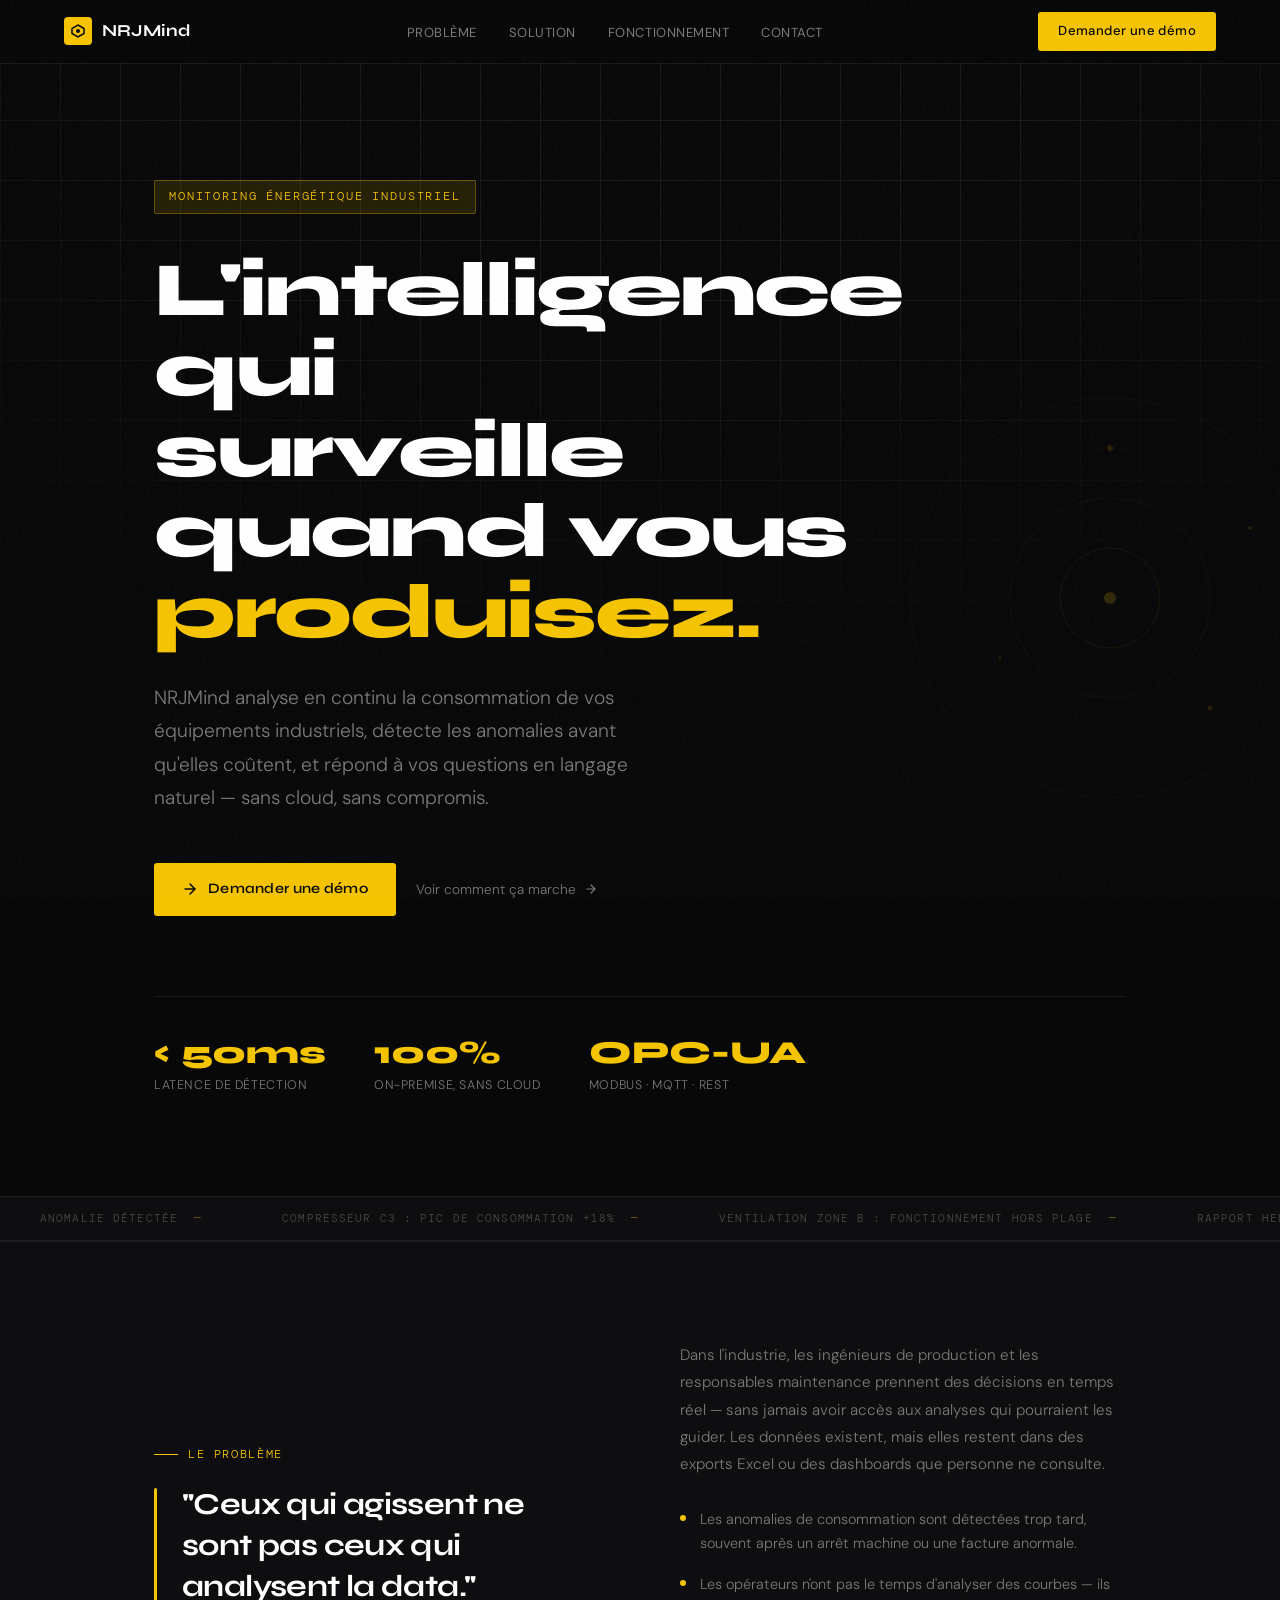
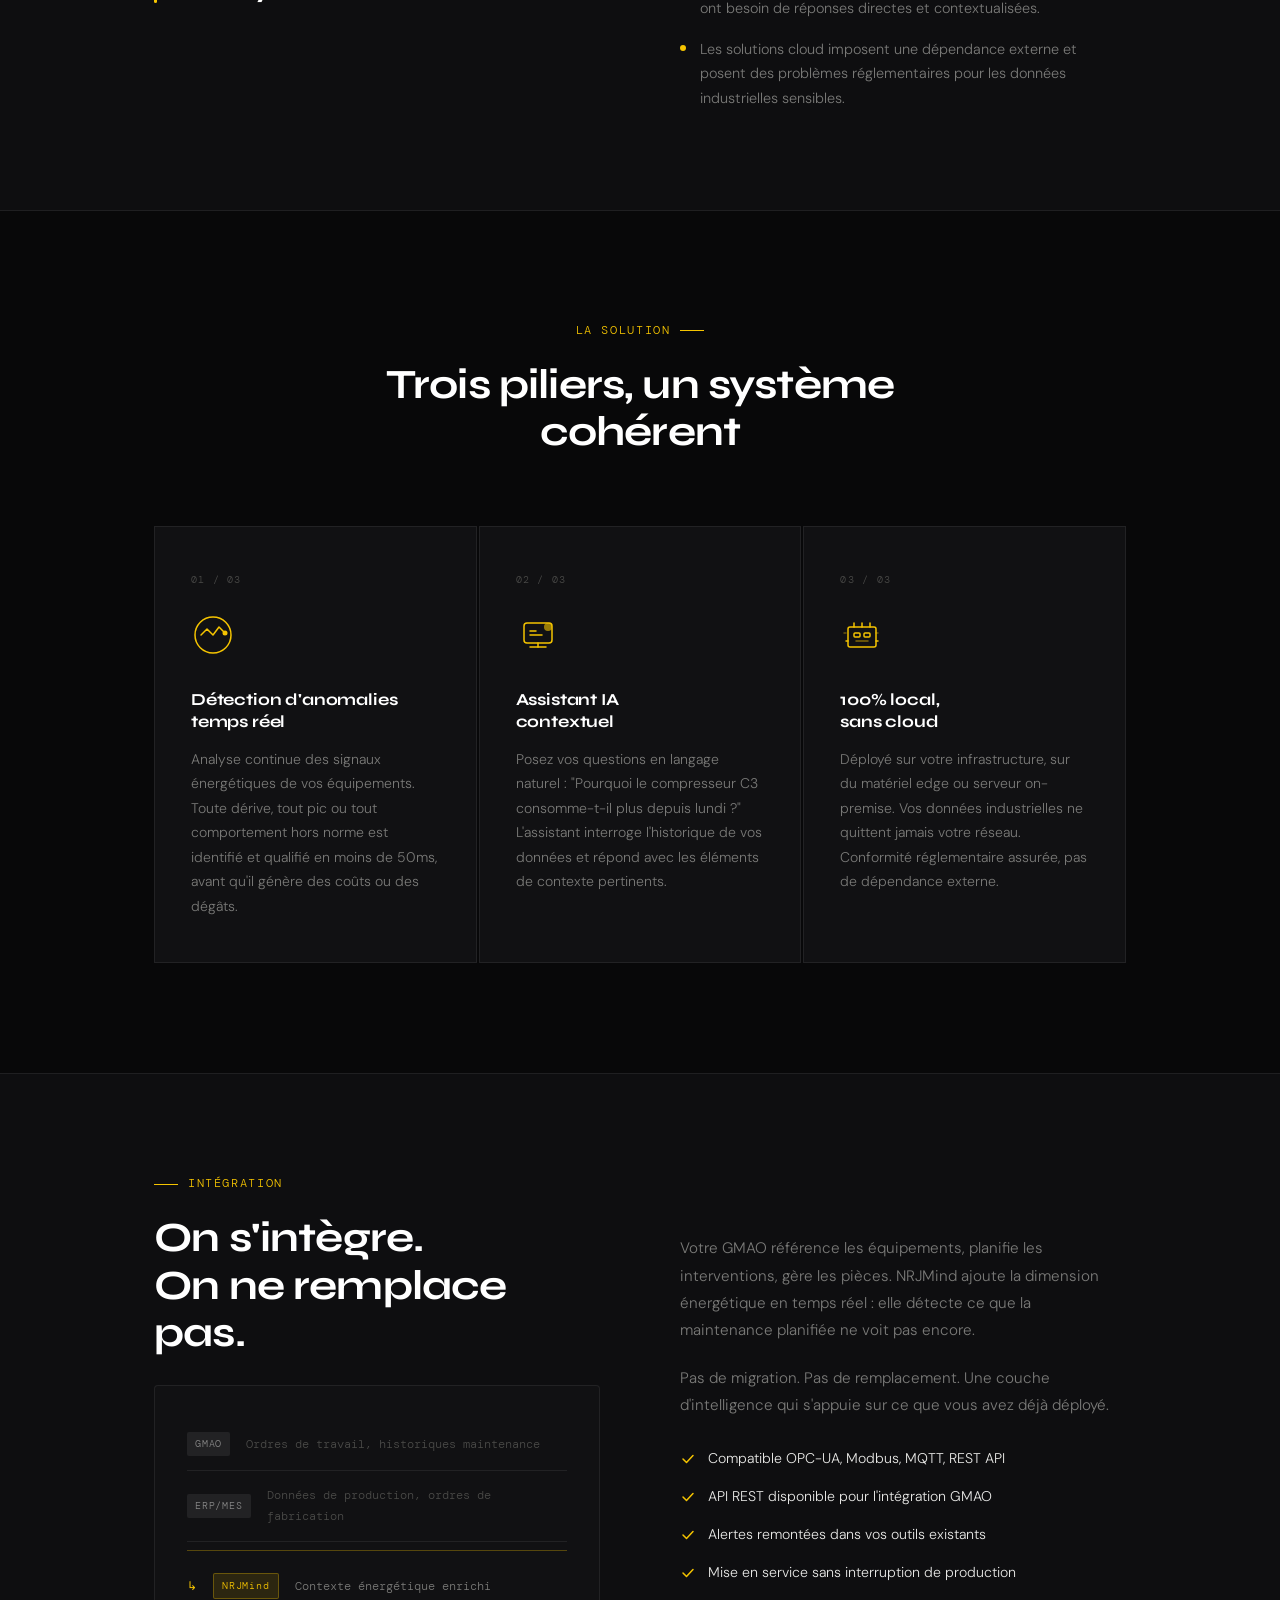
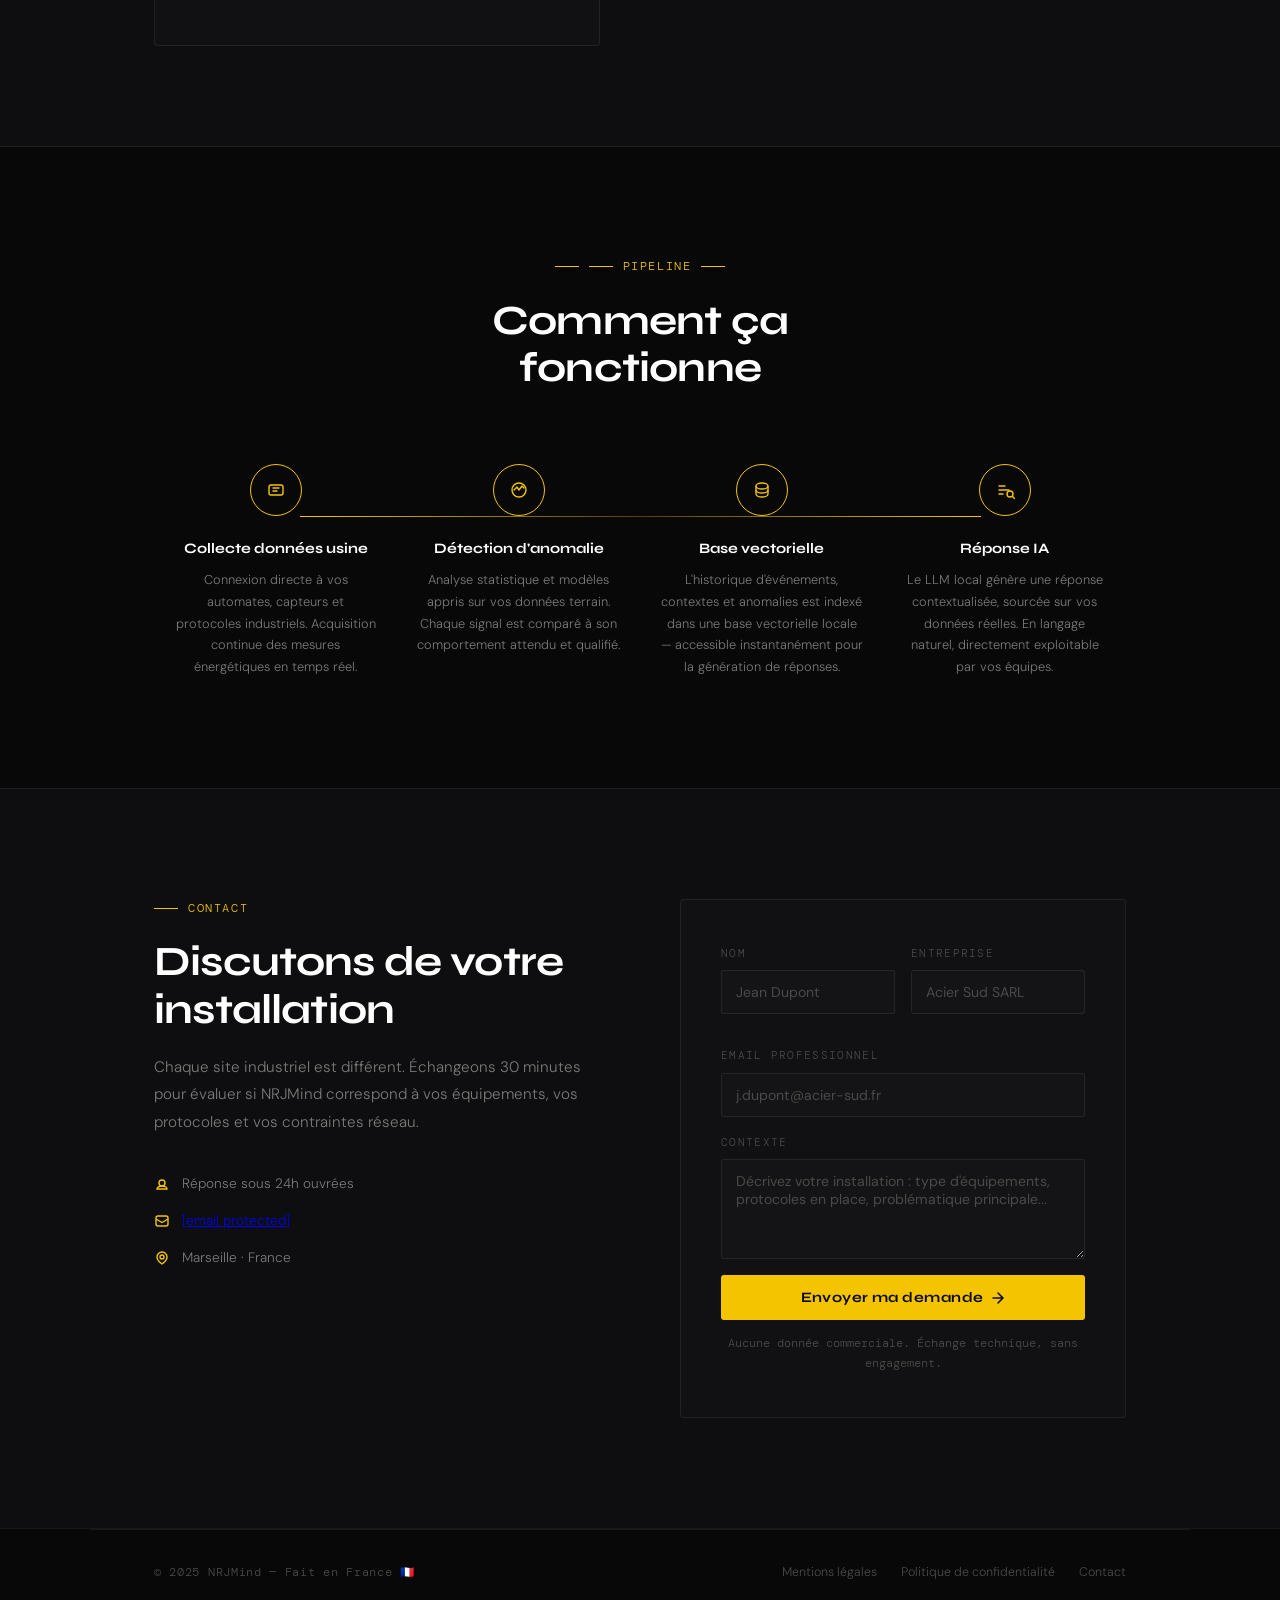
==== commit 5bbd6a24: "Update OPC-UA and MQTT references in index.html" ====
--- a/index.html
+++ b/index.html
@@ -951,8 +951,8 @@
         <div class="stat-label">On-premise, sans cloud</div>
       </div>
       <div>
-        <div class="stat-num">SECS·GEM</div>
-        <div class="stat-label">OPC-UA · Modbus · MQTT</div>
+        <div class="stat-num">OPC-UA</div>
+        <div class="stat-label">Modbus · MQTT · REST</div>
       </div>
     </div>
   </div>
@@ -1097,7 +1097,7 @@
             <svg width="16" height="16" viewBox="0 0 16 16" fill="none" stroke="currentColor" stroke-width="1.5">
               <path d="M3 8L6.5 11.5L13 4.5" stroke-linecap="round" stroke-linejoin="round"/>
             </svg>
-            Compatible OPC-UA, Modbus, MQTT, SECS-GEM
+            Compatible OPC-UA, Modbus, MQTT, REST API
           </div>
           <div class="gmao-point">
             <svg width="16" height="16" viewBox="0 0 16 16" fill="none" stroke="currentColor" stroke-width="1.5">
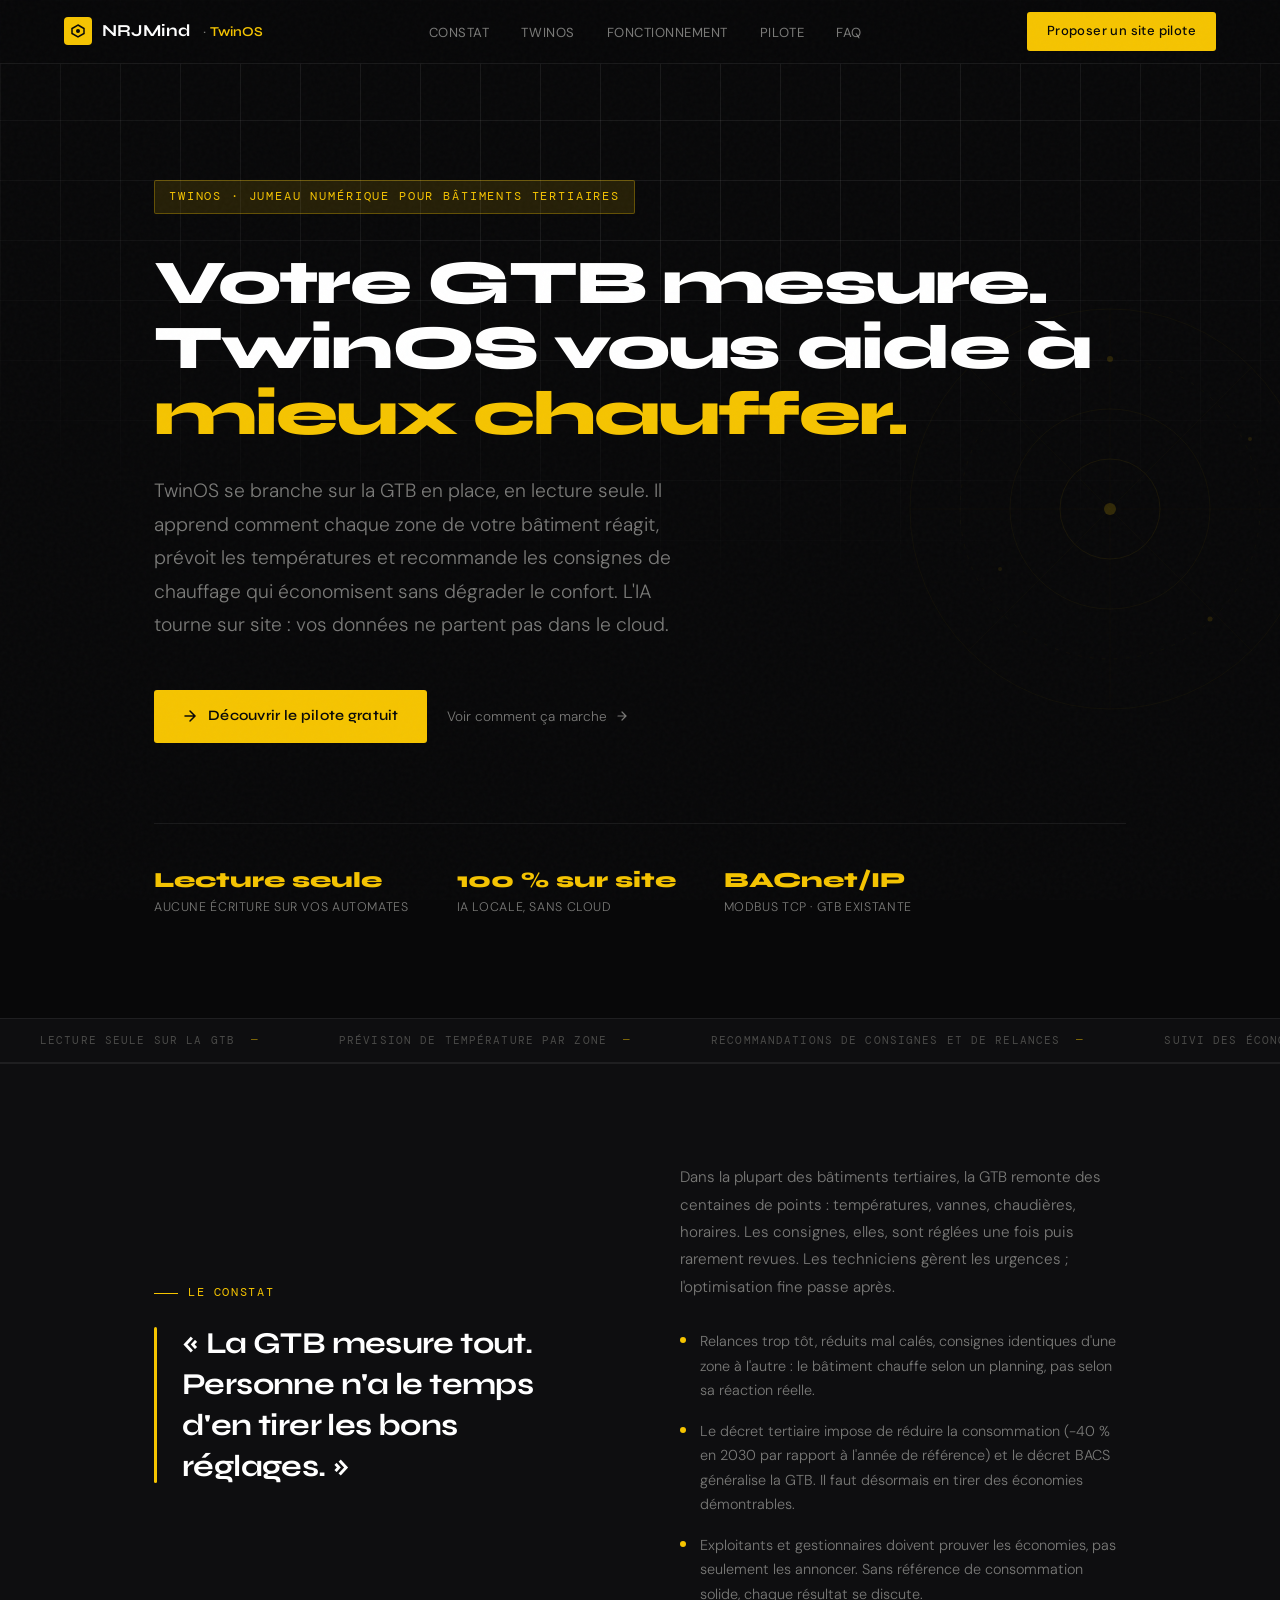
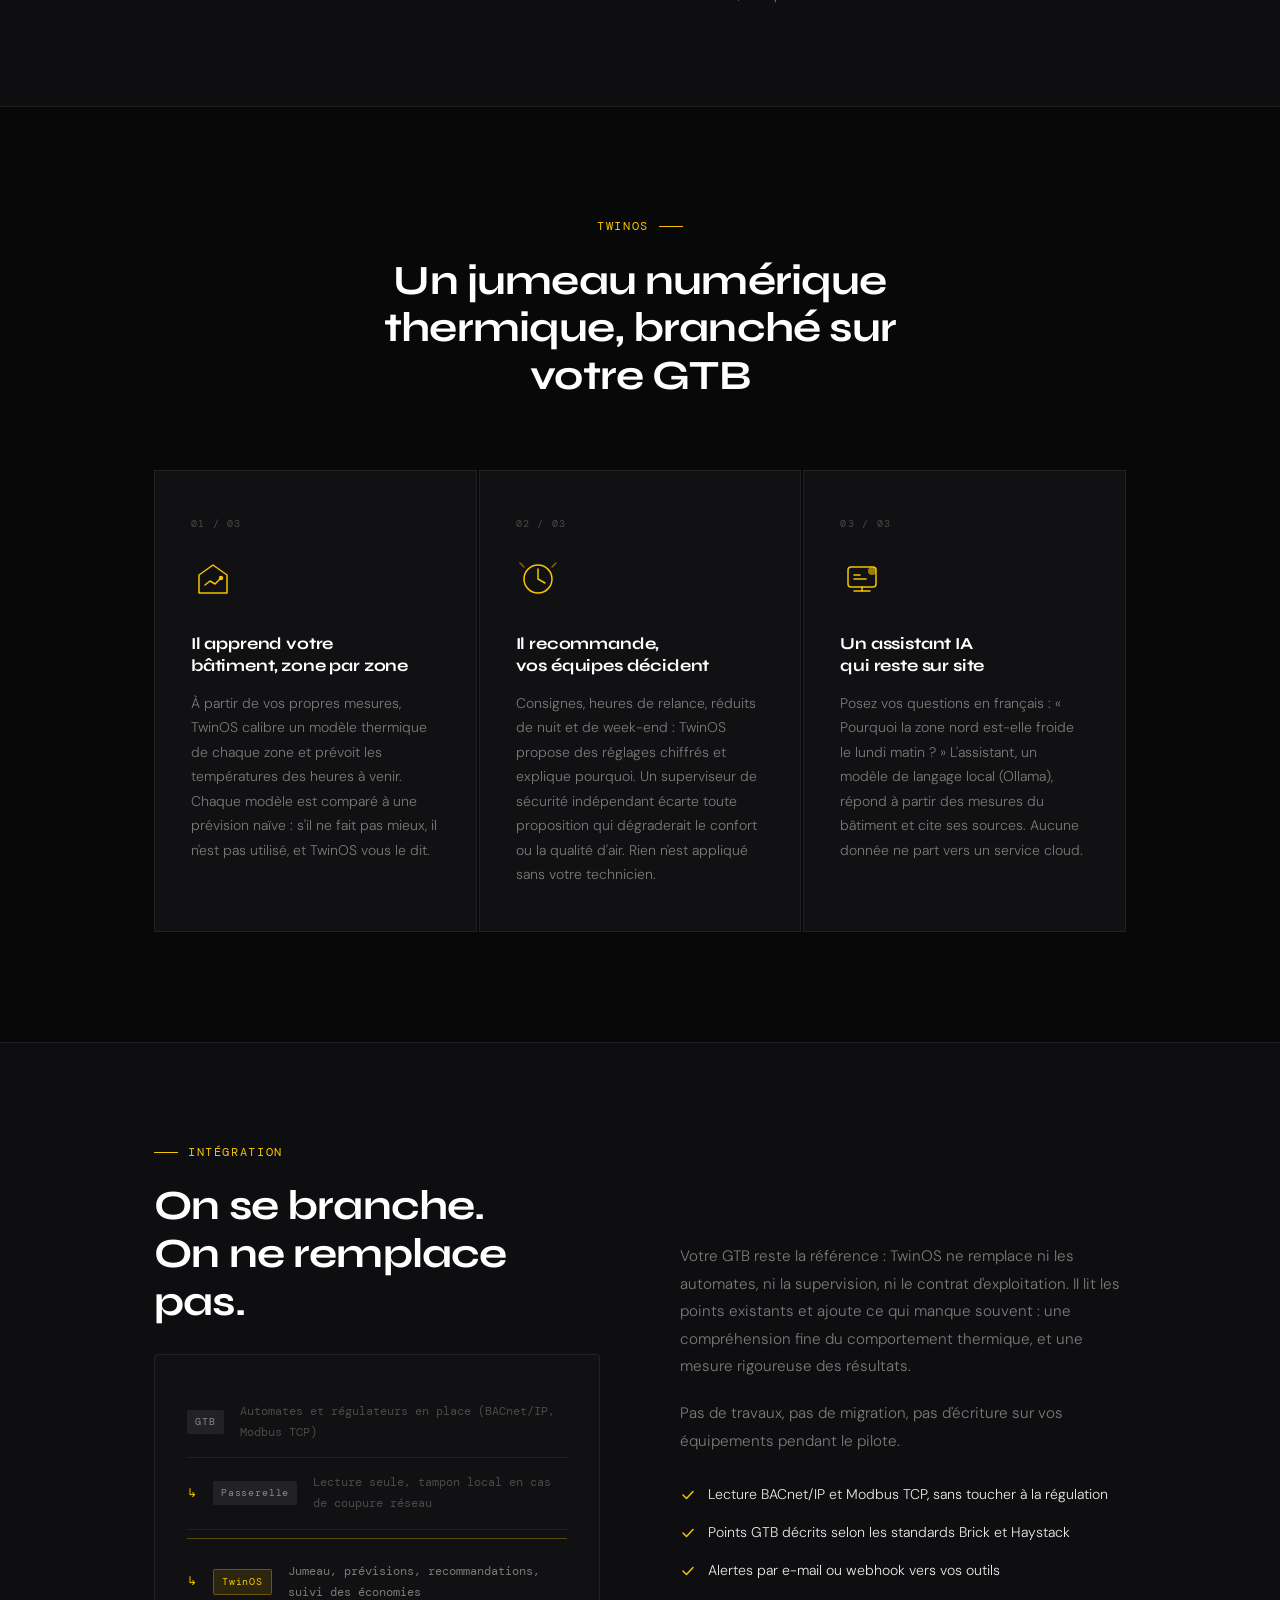
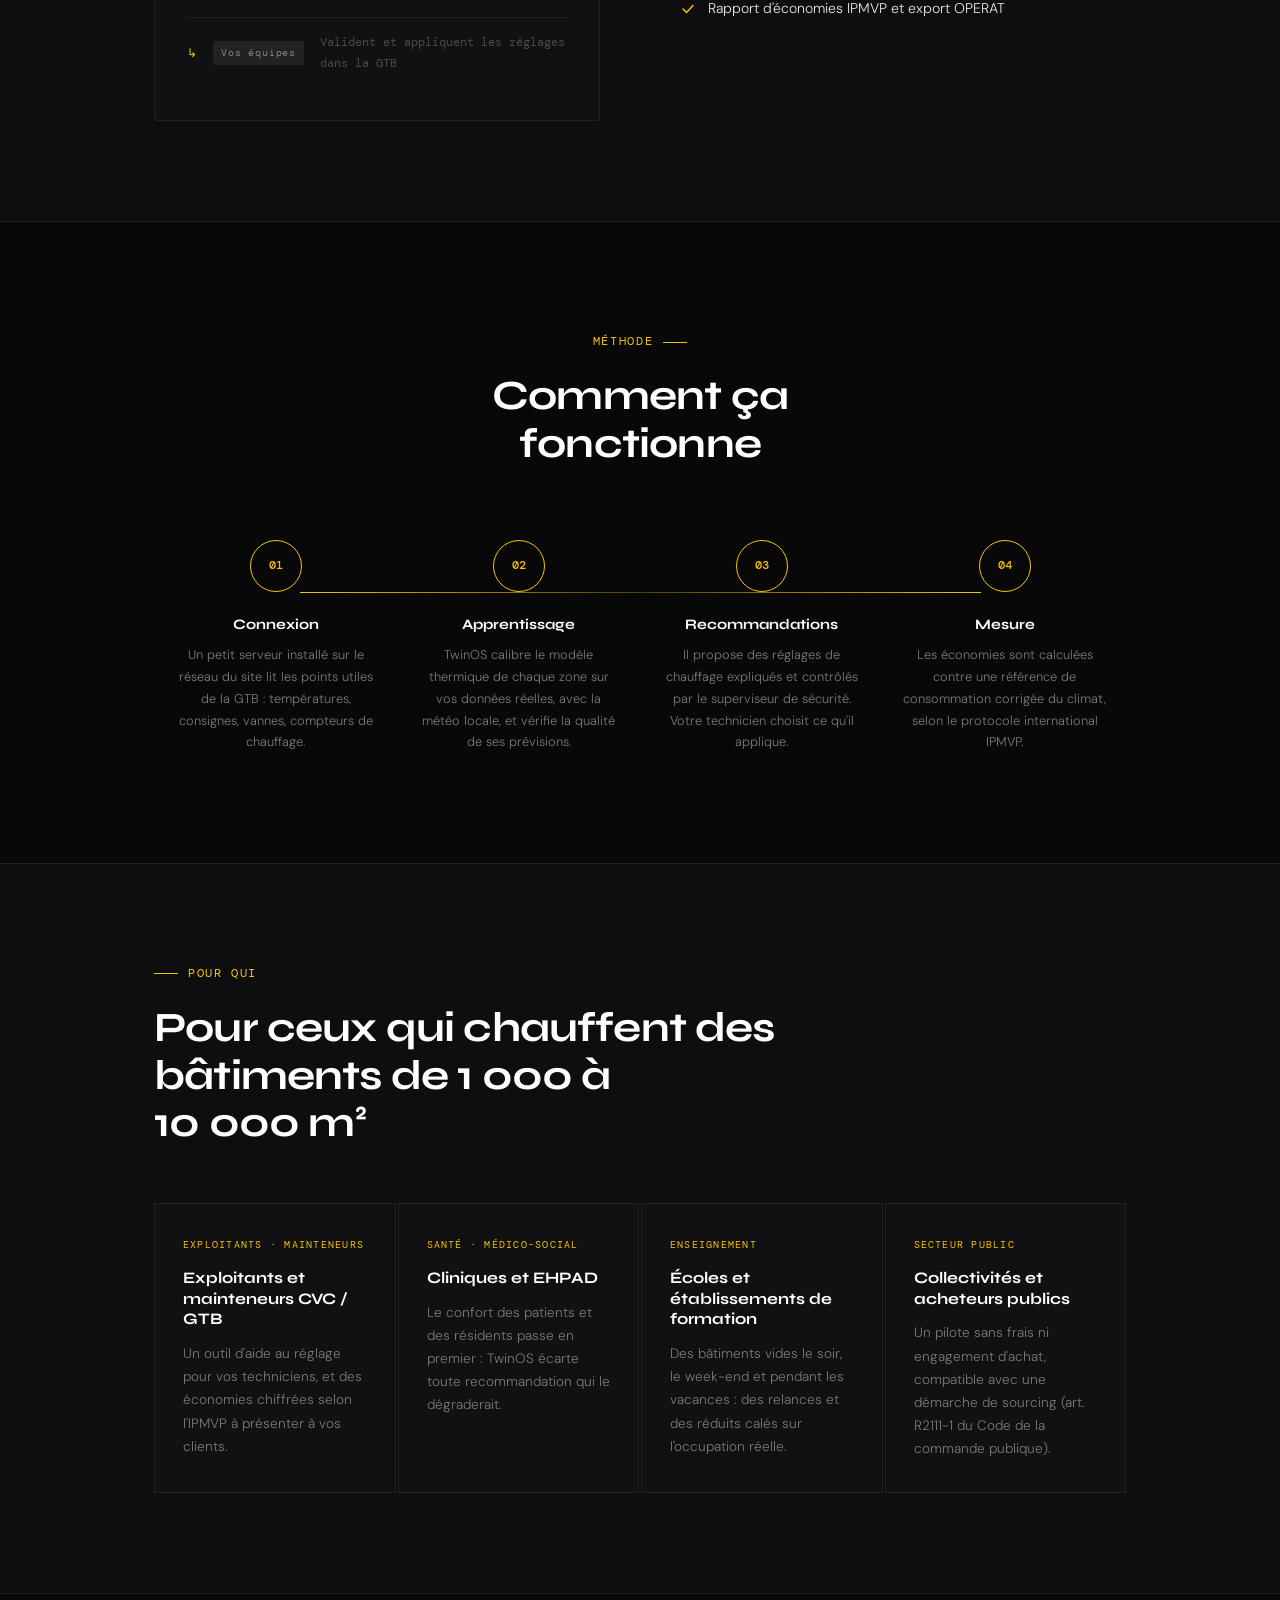
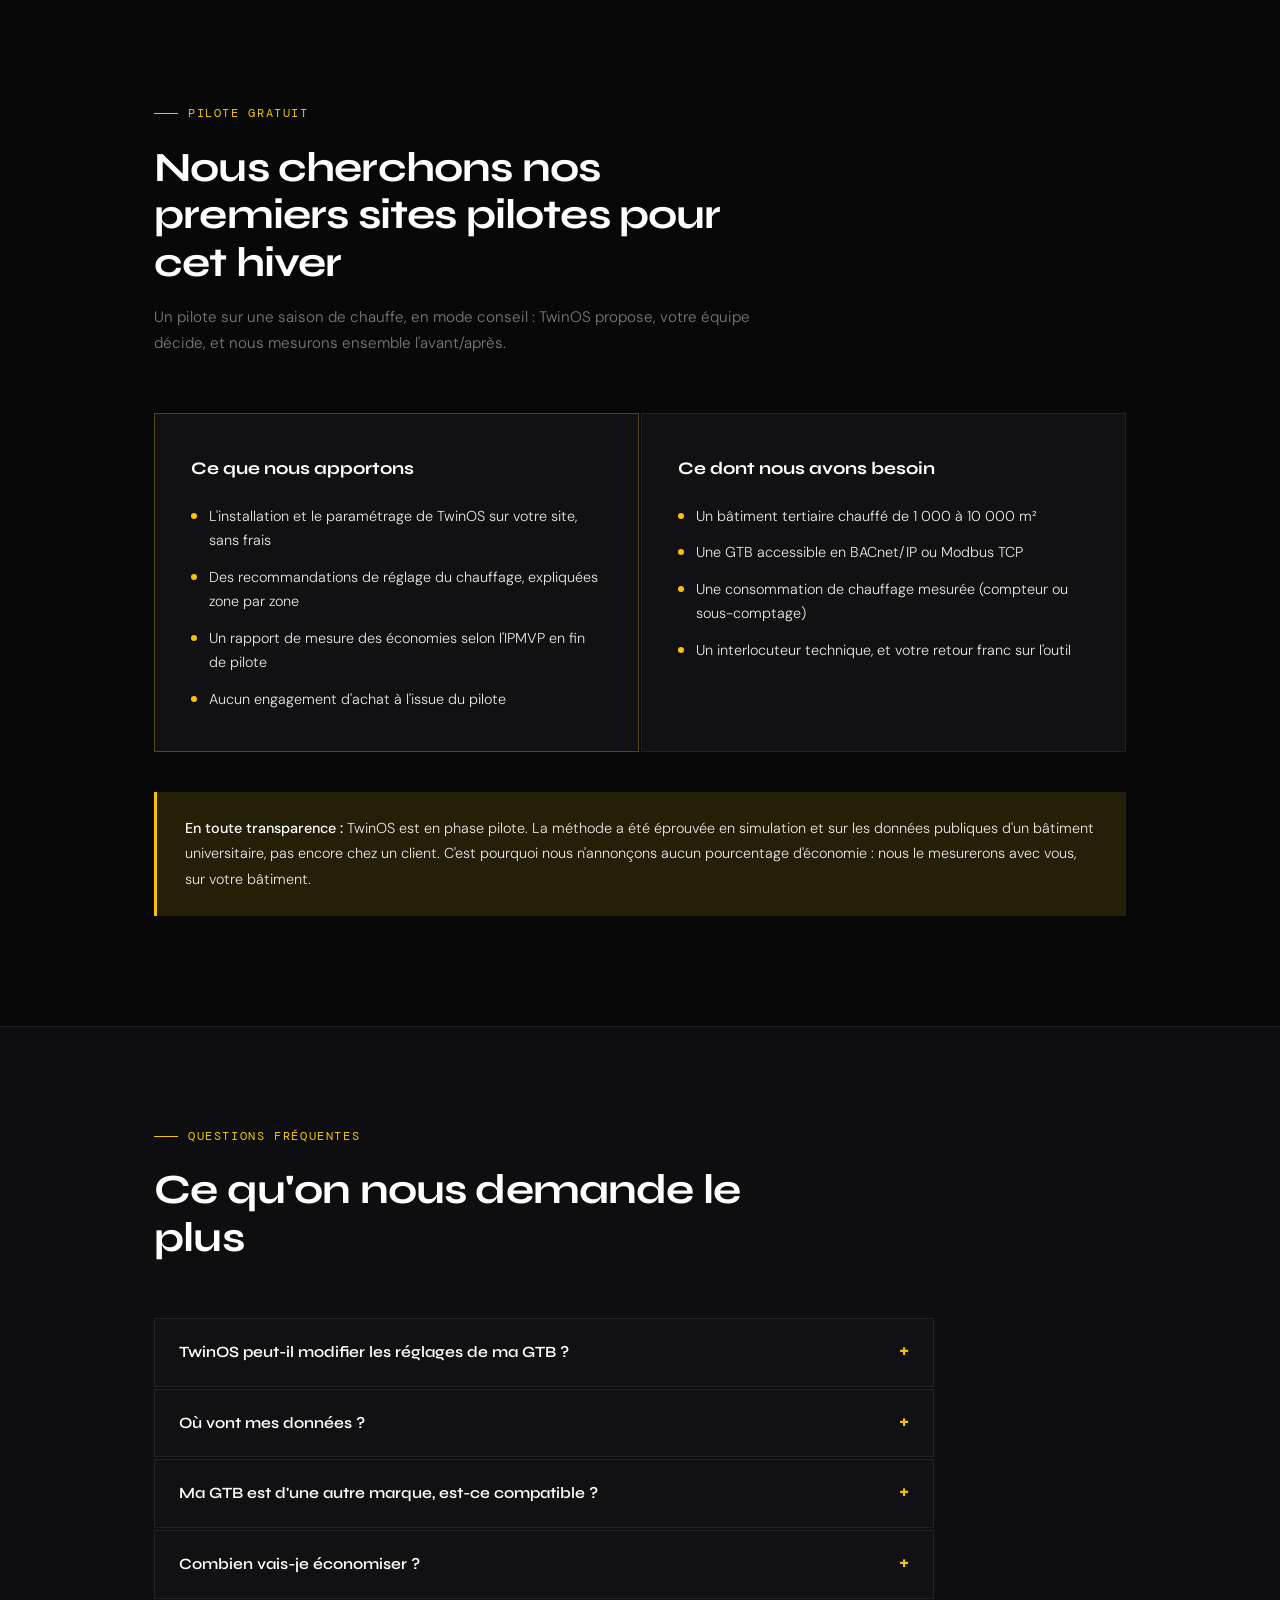
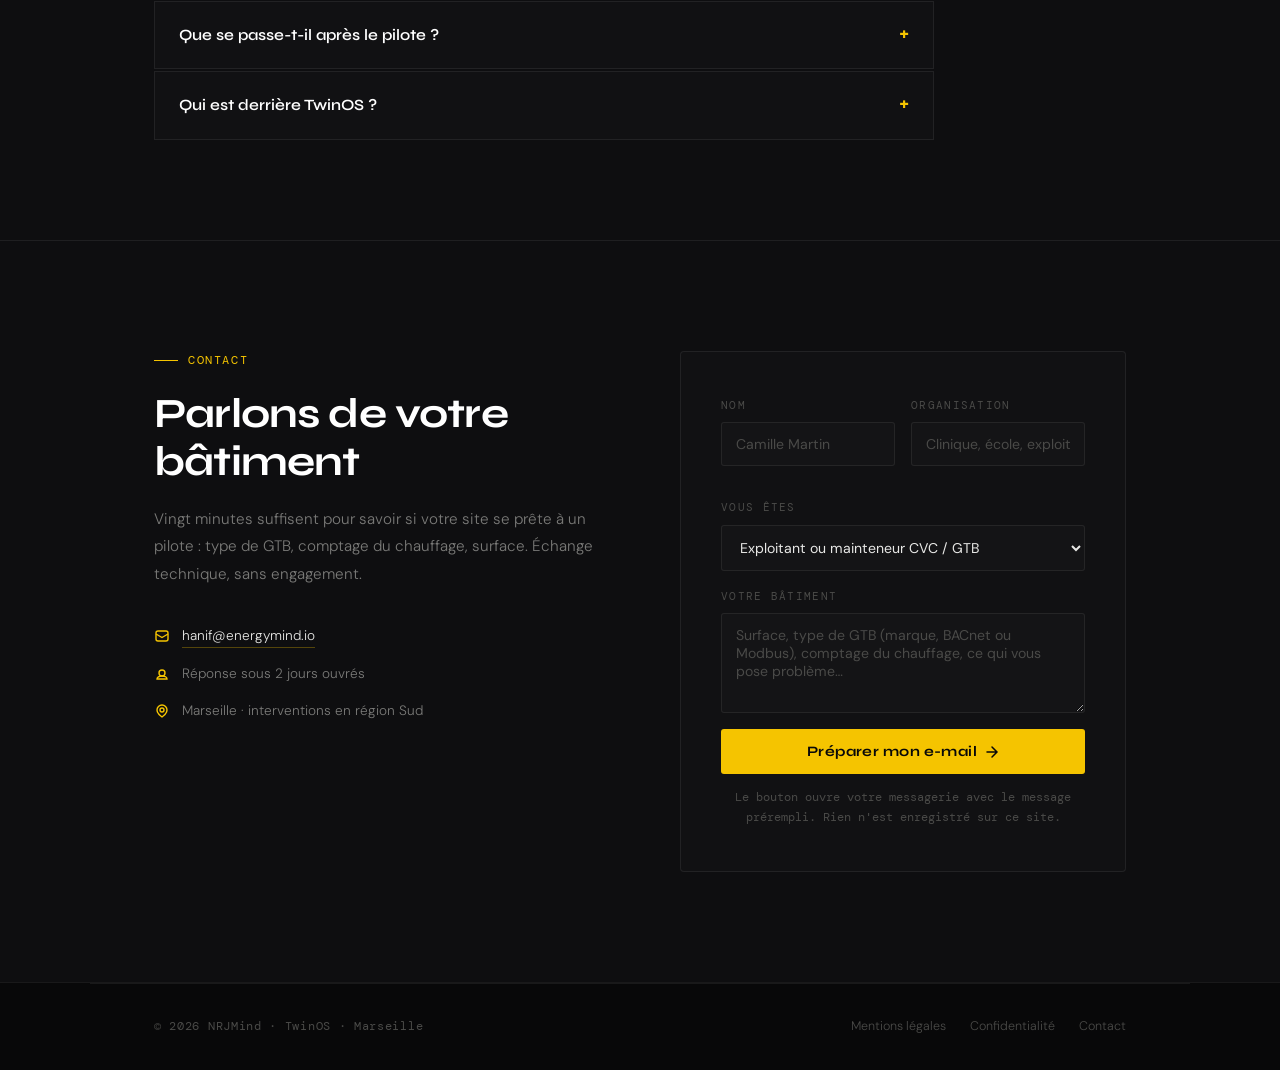
==== commit 9a21a498: "Refonte du site pour TwinOS : jumeau numérique de chauffage pour bâtiments tertiaires - Nouveau mess" ====
--- a/index.html
+++ b/index.html
@@ -3,899 +3,48 @@
 <head>
 <meta charset="UTF-8">
 <meta name="viewport" content="width=device-width, initial-scale=1.0">
-<title>NRJMind — Monitoring Énergétique Industriel</title>
-<style>
-  @import url('https://fonts.googleapis.com/css2?family=DM+Mono:ital,wght@0,400;0,500;1,400&family=Syne:wght@400;600;700;800&family=DM+Sans:ital,wght@0,300;0,400;0,500;1,300&display=swap');
-
-  :root {
-    --gold: #F5C400;
-    --gold-dim: rgba(245,196,0,0.12);
-    --gold-border: rgba(245,196,0,0.3);
-    --bg: #080809;
-    --bg-2: #0e0e10;
-    --bg-3: #141416;
-    --bg-card: #111113;
-    --line: rgba(255,255,255,0.07);
-    --text: #e8e8e6;
-    --text-muted: #7a7a78;
-    --text-dim: #4a4a48;
-    --white: #ffffff;
-    --font-display: 'Syne', sans-serif;
-    --font-body: 'DM Sans', sans-serif;
-    --font-mono: 'DM Mono', monospace;
-  }
-
-  *, *::before, *::after { box-sizing: border-box; margin: 0; padding: 0; }
-
-  html { scroll-behavior: smooth; }
-
-  body {
-    background: var(--bg);
-    color: var(--text);
-    font-family: var(--font-body);
-    font-weight: 300;
-    line-height: 1.7;
-    overflow-x: hidden;
-  }
-
-  /* ─── NOISE TEXTURE OVERLAY ─── */
-  body::before {
-    content: '';
-    position: fixed;
-    inset: 0;
-    background-image: url("data:image/svg+xml,%3Csvg viewBox='0 0 256 256' xmlns='http://www.w3.org/2000/svg'%3E%3Cfilter id='n'%3E%3CfeTurbulence type='fractalNoise' baseFrequency='0.9' numOctaves='4' stitchTiles='stitch'/%3E%3C/filter%3E%3Crect width='100%25' height='100%25' filter='url(%23n)' opacity='1'/%3E%3C/svg%3E");
-    opacity: 0.025;
-    pointer-events: none;
-    z-index: 9999;
-  }
-
-  /* ─── GRID LINES ─── */
-  .grid-bg {
-    position: absolute;
-    inset: 0;
-    background-image:
-      linear-gradient(var(--line) 1px, transparent 1px),
-      linear-gradient(90deg, var(--line) 1px, transparent 1px);
-    background-size: 60px 60px;
-    mask-image: radial-gradient(ellipse 80% 60% at 50% 0%, black 40%, transparent 100%);
-    pointer-events: none;
-  }
-
-  /* ─── NAV ─── */
-  nav {
-    position: fixed;
-    top: 0; left: 0; right: 0;
-    z-index: 100;
-    display: flex;
-    align-items: center;
-    justify-content: space-between;
-    padding: 0 5%;
-    height: 64px;
-    background: rgba(8,8,9,0.85);
-    backdrop-filter: blur(12px);
-    border-bottom: 1px solid var(--line);
-  }
-
-  .nav-logo {
-    display: flex;
-    align-items: center;
-    gap: 10px;
-    font-family: var(--font-display);
-    font-weight: 700;
-    font-size: 1.05rem;
-    letter-spacing: 0.01em;
-    color: var(--white);
-    text-decoration: none;
-  }
-
-  .nav-logo .logo-mark {
-    width: 28px; height: 28px;
-    background: var(--gold);
-    display: flex; align-items: center; justify-content: center;
-    border-radius: 4px;
-  }
-
-  .nav-links {
-    display: flex;
-    gap: 32px;
-    list-style: none;
-  }
-
-  .nav-links a {
-    font-size: 0.82rem;
-    font-weight: 400;
-    color: var(--text-muted);
-    text-decoration: none;
-    letter-spacing: 0.04em;
-    text-transform: uppercase;
-    transition: color 0.2s;
-  }
-
-  .nav-links a:hover { color: var(--gold); }
-
-  .nav-cta {
-    font-size: 0.82rem;
-    font-weight: 500;
-    color: var(--bg);
-    background: var(--gold);
-    padding: 8px 20px;
-    border-radius: 3px;
-    text-decoration: none;
-    letter-spacing: 0.03em;
-    transition: opacity 0.2s;
-  }
-  .nav-cta:hover { opacity: 0.88; }
-
-  /* ─── SECTIONS COMMON ─── */
-  section { position: relative; }
-
-  .container {
-    max-width: 1100px;
-    margin: 0 auto;
-    padding: 0 5%;
-  }
-
-  .label {
-    font-family: var(--font-mono);
-    font-size: 0.72rem;
-    letter-spacing: 0.14em;
-    text-transform: uppercase;
-    color: var(--gold);
-    margin-bottom: 20px;
-    display: flex;
-    align-items: center;
-    gap: 10px;
-  }
-  .label::before {
-    content: '';
-    display: inline-block;
-    width: 24px; height: 1px;
-    background: var(--gold);
-  }
-
-  h2 {
-    font-family: var(--font-display);
-    font-size: clamp(1.8rem, 3.5vw, 2.6rem);
-    font-weight: 700;
-    line-height: 1.15;
-    color: var(--white);
-    letter-spacing: -0.02em;
-  }
-
-  /* ─── HERO ─── */
-  #hero {
-    min-height: 100vh;
-    display: flex;
-    flex-direction: column;
-    justify-content: center;
-    padding-top: 80px;
-    overflow: hidden;
-  }
-
-  .hero-inner {
-    position: relative;
-    z-index: 2;
-    padding: 100px 5%;
-    max-width: 1100px;
-    margin: 0 auto;
-    width: 100%;
-  }
-
-  .hero-tag {
-    font-family: var(--font-mono);
-    font-size: 0.72rem;
-    letter-spacing: 0.16em;
-    text-transform: uppercase;
-    color: var(--gold);
-    border: 1px solid var(--gold-border);
-    background: var(--gold-dim);
-    display: inline-block;
-    padding: 6px 14px;
-    border-radius: 2px;
-    margin-bottom: 36px;
-  }
-
-  .hero-title {
-    font-family: var(--font-display);
-    font-size: clamp(2.8rem, 6vw, 5.2rem);
-    font-weight: 800;
-    line-height: 1.05;
-    letter-spacing: -0.03em;
-    color: var(--white);
-    max-width: 800px;
-    margin-bottom: 28px;
-  }
-
-  .hero-title .accent { color: var(--gold); }
-
-  .hero-sub {
-    font-size: clamp(1rem, 1.6vw, 1.2rem);
-    color: var(--text-muted);
-    max-width: 520px;
-    line-height: 1.75;
-    margin-bottom: 48px;
-    font-weight: 300;
-  }
-
-  .hero-actions {
-    display: flex;
-    align-items: center;
-    gap: 20px;
-    flex-wrap: wrap;
-  }
-
-  .btn-primary {
-    display: inline-flex;
-    align-items: center;
-    gap: 10px;
-    background: var(--gold);
-    color: var(--bg);
-    font-family: var(--font-display);
-    font-weight: 600;
-    font-size: 0.9rem;
-    padding: 14px 28px;
-    border-radius: 3px;
-    text-decoration: none;
-    letter-spacing: 0.02em;
-    transition: opacity 0.2s, transform 0.2s;
-  }
-  .btn-primary:hover { opacity: 0.88; transform: translateY(-1px); }
-
-  .btn-ghost {
-    display: inline-flex;
-    align-items: center;
-    gap: 8px;
-    color: var(--text-muted);
-    font-size: 0.85rem;
-    text-decoration: none;
-    transition: color 0.2s;
-  }
-  .btn-ghost:hover { color: var(--white); }
-
-  .hero-stats {
-    display: flex;
-    gap: 48px;
-    margin-top: 80px;
-    padding-top: 40px;
-    border-top: 1px solid var(--line);
-    flex-wrap: wrap;
-  }
-
-  .stat-num {
-    font-family: var(--font-display);
-    font-size: 2rem;
-    font-weight: 800;
-    color: var(--gold);
-    line-height: 1;
-    margin-bottom: 6px;
-  }
-
-  .stat-label {
-    font-size: 0.78rem;
-    color: var(--text-muted);
-    letter-spacing: 0.05em;
-    text-transform: uppercase;
-  }
-
-  /* Vertical lines decoration */
-  .hero-deco {
-    position: absolute;
-    right: 0; top: 0; bottom: 0;
-    width: 40%;
-    pointer-events: none;
-    overflow: hidden;
-    opacity: 0.35;
-  }
-
-  .hero-deco-inner {
-    position: absolute;
-    right: -40px;
-    top: 50%;
-    transform: translateY(-50%);
-    width: 420px;
-    height: 420px;
-  }
-
-  /* ─── PROBLEM ─── */
-  #problem {
-    padding: 100px 0;
-    background: var(--bg-2);
-    border-top: 1px solid var(--line);
-    border-bottom: 1px solid var(--line);
-  }
-
-  .problem-inner {
-    display: grid;
-    grid-template-columns: 1fr 1fr;
-    gap: 80px;
-    align-items: center;
-  }
-
-  .problem-quote {
-    font-family: var(--font-display);
-    font-size: clamp(1.4rem, 2.5vw, 1.9rem);
-    font-weight: 700;
-    line-height: 1.35;
-    color: var(--white);
-    letter-spacing: -0.02em;
-    position: relative;
-    padding-left: 28px;
-  }
-
-  .problem-quote::before {
-    content: '';
-    position: absolute;
-    left: 0; top: 4px; bottom: 4px;
-    width: 3px;
-    background: var(--gold);
-    border-radius: 2px;
-  }
-
-  .problem-body {
-    font-size: 0.95rem;
-    color: var(--text-muted);
-    line-height: 1.8;
-  }
-
-  .problem-points {
-    margin-top: 28px;
-    display: flex;
-    flex-direction: column;
-    gap: 16px;
-  }
-
-  .problem-point {
-    display: flex;
-    align-items: flex-start;
-    gap: 14px;
-    font-size: 0.9rem;
-    color: var(--text-muted);
-  }
-
-  .problem-point .dot {
-    width: 6px; height: 6px;
-    border-radius: 50%;
-    background: var(--gold);
-    flex-shrink: 0;
-    margin-top: 8px;
-  }
-
-  /* ─── SOLUTION ─── */
-  #solution {
-    padding: 110px 0;
-  }
-
-  .solution-header {
-    text-align: center;
-    max-width: 580px;
-    margin: 0 auto 70px;
-  }
-
-  .solution-header .label { justify-content: center; }
-  .solution-header .label::before { display: none; }
-  .solution-header .label::after {
-    content: '';
-    display: inline-block;
-    width: 24px; height: 1px;
-    background: var(--gold);
-  }
-
-  .pillars {
-    display: grid;
-    grid-template-columns: repeat(3, 1fr);
-    gap: 2px;
-  }
-
-  .pillar {
-    background: var(--bg-card);
-    border: 1px solid var(--line);
-    padding: 44px 36px;
-    position: relative;
-    overflow: hidden;
-    transition: border-color 0.3s;
-  }
-
-  .pillar:hover { border-color: var(--gold-border); }
-
-  .pillar::after {
-    content: '';
-    position: absolute;
-    bottom: 0; left: 0; right: 0;
-    height: 2px;
-    background: var(--gold);
-    transform: scaleX(0);
-    transform-origin: left;
-    transition: transform 0.4s ease;
-  }
-  .pillar:hover::after { transform: scaleX(1); }
-
-  .pillar-num {
-    font-family: var(--font-mono);
-    font-size: 0.65rem;
-    letter-spacing: 0.12em;
-    color: var(--text-dim);
-    margin-bottom: 24px;
-  }
-
-  .pillar-icon {
-    width: 44px; height: 44px;
-    margin-bottom: 24px;
-    color: var(--gold);
-  }
-
-  .pillar h3 {
-    font-family: var(--font-display);
-    font-size: 1.05rem;
-    font-weight: 700;
-    color: var(--white);
-    margin-bottom: 14px;
-    letter-spacing: -0.01em;
-    line-height: 1.3;
-  }
-
-  .pillar p {
-    font-size: 0.875rem;
-    color: var(--text-muted);
-    line-height: 1.75;
-  }
-
-  /* ─── GMAO ─── */
-  #gmao {
-    padding: 100px 0;
-    background: var(--bg-2);
-    border-top: 1px solid var(--line);
-    border-bottom: 1px solid var(--line);
-  }
-
-  .gmao-inner {
-    display: grid;
-    grid-template-columns: 1fr 1fr;
-    gap: 80px;
-    align-items: center;
-  }
-
-  .gmao-visual {
-    position: relative;
-  }
-
-  .gmao-diagram {
-    background: var(--bg-card);
-    border: 1px solid var(--line);
-    border-radius: 4px;
-    padding: 32px;
-    font-family: var(--font-mono);
-    font-size: 0.78rem;
-  }
-
-  .diag-row {
-    display: flex;
-    align-items: center;
-    gap: 16px;
-    padding: 14px 0;
-    border-bottom: 1px solid var(--line);
-    color: var(--text-muted);
-  }
-  .diag-row:last-child { border-bottom: none; }
-
-  .diag-badge {
-    font-size: 0.65rem;
-    padding: 3px 8px;
-    border-radius: 2px;
-    flex-shrink: 0;
-    letter-spacing: 0.08em;
-  }
-  .diag-badge.gmao-tag { background: rgba(255,255,255,0.07); color: #888; }
-  .diag-badge.em-tag { background: var(--gold-dim); color: var(--gold); border: 1px solid var(--gold-border); }
-
-  .diag-arrow {
-    color: var(--gold);
-    flex-shrink: 0;
-  }
-
-  .gmao-content p {
-    font-size: 0.95rem;
-    color: var(--text-muted);
-    line-height: 1.8;
-    margin-bottom: 20px;
-  }
-
-  .gmao-points {
-    display: flex;
-    flex-direction: column;
-    gap: 14px;
-    margin-top: 28px;
-  }
-
-  .gmao-point {
-    display: flex;
-    align-items: center;
-    gap: 12px;
-    font-size: 0.88rem;
-    color: var(--text);
-  }
-
-  .gmao-point svg { color: var(--gold); flex-shrink: 0; }
-
-  /* ─── HOW IT WORKS ─── */
-  #how {
-    padding: 110px 0;
-  }
-
-  .how-header {
-    text-align: center;
-    max-width: 520px;
-    margin: 0 auto 72px;
-  }
-
-  .pipeline {
-    position: relative;
-    display: grid;
-    grid-template-columns: repeat(4, 1fr);
-    gap: 0;
-  }
-
-  /* Horizontal connector line */
-  .pipeline::before {
-    content: '';
-    position: absolute;
-    top: 52px;
-    left: calc(12.5% + 24px);
-    right: calc(12.5% + 24px);
-    height: 1px;
-    background: linear-gradient(90deg, var(--gold) 0%, rgba(245,196,0,0.3) 50%, var(--gold) 100%);
-    z-index: 0;
-  }
-
-  .step {
-    position: relative;
-    z-index: 1;
-    padding: 0 20px;
-    text-align: center;
-  }
-
-  .step-num-wrap {
-    width: 52px; height: 52px;
-    border-radius: 50%;
-    background: var(--bg);
-    border: 1px solid var(--gold);
-    display: flex; align-items: center; justify-content: center;
-    margin: 0 auto 24px;
-    position: relative;
-  }
-
-  .step-num {
-    font-family: var(--font-mono);
-    font-size: 0.75rem;
-    font-weight: 500;
-    color: var(--gold);
-  }
-
-  .step-icon {
-    width: 20px; height: 20px;
-    color: var(--gold);
-  }
-
-  .step h4 {
-    font-family: var(--font-display);
-    font-size: 0.9rem;
-    font-weight: 700;
-    color: var(--white);
-    margin-bottom: 10px;
-    line-height: 1.3;
-  }
-
-  .step p {
-    font-size: 0.8rem;
-    color: var(--text-muted);
-    line-height: 1.7;
-  }
-
-  .step-connector {
-    position: absolute;
-    top: 26px;
-    right: -16px;
-    color: var(--gold-border);
-    z-index: 2;
-  }
-
-  /* ─── CTA FINAL ─── */
-  #contact {
-    padding: 110px 0;
-    background: var(--bg-2);
-    border-top: 1px solid var(--line);
-  }
-
-  .contact-inner {
-    display: grid;
-    grid-template-columns: 1fr 1fr;
-    gap: 80px;
-    align-items: start;
-  }
-
-  .contact-content h2 { margin-bottom: 20px; }
-
-  .contact-content p {
-    font-size: 0.95rem;
-    color: var(--text-muted);
-    line-height: 1.8;
-    margin-bottom: 36px;
-  }
-
-  .contact-info {
-    display: flex;
-    flex-direction: column;
-    gap: 14px;
-  }
-
-  .info-item {
-    display: flex;
-    align-items: center;
-    gap: 12px;
-    font-size: 0.85rem;
-    color: var(--text-muted);
-  }
-
-  .info-item svg { color: var(--gold); }
-
-  .contact-form {
-    background: var(--bg-card);
-    border: 1px solid var(--line);
-    padding: 44px 40px;
-    border-radius: 4px;
-  }
-
-  .form-row {
-    display: grid;
-    grid-template-columns: 1fr 1fr;
-    gap: 16px;
-    margin-bottom: 16px;
-  }
-
-  .form-group {
-    display: flex;
-    flex-direction: column;
-    gap: 8px;
-    margin-bottom: 16px;
-  }
-
-  label {
-    font-family: var(--font-mono);
-    font-size: 0.68rem;
-    letter-spacing: 0.12em;
-    text-transform: uppercase;
-    color: var(--text-dim);
-  }
-
-  input, textarea {
-    background: var(--bg-3);
-    border: 1px solid var(--line);
-    border-radius: 3px;
-    padding: 12px 14px;
-    color: var(--text);
-    font-family: var(--font-body);
-    font-size: 0.88rem;
-    outline: none;
-    transition: border-color 0.2s;
-    width: 100%;
-  }
-
-  input:focus, textarea:focus { border-color: var(--gold-border); }
-  input::placeholder, textarea::placeholder { color: var(--text-dim); }
-
-  textarea {
-    resize: vertical;
-    min-height: 100px;
-  }
-
-  .form-submit {
-    width: 100%;
-    background: var(--gold);
-    color: var(--bg);
-    border: none;
-    padding: 14px 24px;
-    font-family: var(--font-display);
-    font-weight: 700;
-    font-size: 0.9rem;
-    letter-spacing: 0.03em;
-    cursor: pointer;
-    border-radius: 3px;
-    margin-top: 8px;
-    transition: opacity 0.2s, transform 0.2s;
-    display: flex;
-    align-items: center;
-    justify-content: center;
-    gap: 8px;
-  }
-  .form-submit:hover { opacity: 0.88; transform: translateY(-1px); }
-
-  .form-note {
-    text-align: center;
-    font-size: 0.72rem;
-    color: var(--text-dim);
-    margin-top: 14px;
-    font-family: var(--font-mono);
-  }
-
-  /* ─── FOOTER ─── */
-  footer {
-    padding: 32px 5%;
-    border-top: 1px solid var(--line);
-    display: flex;
-    align-items: center;
-    justify-content: space-between;
-    max-width: 1100px;
-    margin: 0 auto;
-  }
-
-  .footer-left {
-    font-family: var(--font-mono);
-    font-size: 0.72rem;
-    color: var(--text-dim);
-    letter-spacing: 0.06em;
-  }
-
-  .footer-right {
-    display: flex;
-    gap: 24px;
-  }
-
-  .footer-right a {
-    font-size: 0.78rem;
-    color: var(--text-dim);
-    text-decoration: none;
-    transition: color 0.2s;
-  }
-  .footer-right a:hover { color: var(--gold); }
-
-  /* ─── ANIMATIONS ─── */
-  @keyframes fadeUp {
-    from { opacity: 0; transform: translateY(24px); }
-    to { opacity: 1; transform: translateY(0); }
-  }
-
-  @keyframes pulse-gold {
-    0%, 100% { opacity: 0.6; }
-    50% { opacity: 1; }
-  }
-
-  .hero-inner > * { animation: fadeUp 0.7s ease both; }
-  .hero-tag { animation-delay: 0.1s; }
-  .hero-title { animation-delay: 0.2s; }
-  .hero-sub { animation-delay: 0.32s; }
-  .hero-actions { animation-delay: 0.44s; }
-  .hero-stats { animation-delay: 0.56s; }
-
-  /* ─── SCROLL REVEAL ─── */
-  .reveal {
-    opacity: 0;
-    transform: translateY(20px);
-    transition: opacity 0.6s ease, transform 0.6s ease;
-  }
-  .reveal.visible {
-    opacity: 1;
-    transform: translateY(0);
-  }
-
-  /* ─── RESPONSIVE ─── */
-  @media (max-width: 900px) {
-    .nav-links { display: none; }
-    .problem-inner,
-    .gmao-inner,
-    .contact-inner { grid-template-columns: 1fr; gap: 40px; }
-    .pillars { grid-template-columns: 1fr; }
-    .pipeline {
-      grid-template-columns: 1fr 1fr;
-      gap: 40px;
-    }
-    .pipeline::before { display: none; }
-    .step-connector { display: none; }
-    .form-row { grid-template-columns: 1fr; }
-    footer { flex-direction: column; gap: 16px; text-align: center; }
-    .hero-stats { gap: 28px; }
-  }
-
-  @media (max-width: 540px) {
-    .pipeline { grid-template-columns: 1fr; }
-    .hero-actions { flex-direction: column; align-items: flex-start; }
-    .contact-form { padding: 28px 22px; }
-  }
-
-  /* ─── TICKER ─── */
-  .ticker-wrap {
-    overflow: hidden;
-    border-top: 1px solid var(--line);
-    border-bottom: 1px solid var(--line);
-    background: var(--bg-2);
-    padding: 12px 0;
-  }
-
-  .ticker {
-    display: flex;
-    gap: 0;
-    animation: ticker-scroll 28s linear infinite;
-    white-space: nowrap;
-  }
-
-  .ticker-item {
-    font-family: var(--font-mono);
-    font-size: 0.7rem;
-    letter-spacing: 0.1em;
-    text-transform: uppercase;
-    color: var(--text-dim);
-    padding: 0 40px;
-    display: inline-flex;
-    align-items: center;
-    gap: 16px;
-  }
-
-  .ticker-item .sep {
-    color: var(--gold);
-    opacity: 0.5;
-  }
-
-  @keyframes ticker-scroll {
-    from { transform: translateX(0); }
-    to { transform: translateX(-50%); }
-  }
-
-  /* Success state */
-  .form-success {
-    display: none;
-    text-align: center;
-    padding: 40px 20px;
-  }
-
-  .form-success.show { display: block; }
-
-  .success-icon {
-    width: 56px; height: 56px;
-    background: var(--gold-dim);
-    border: 1px solid var(--gold-border);
-    border-radius: 50%;
-    display: flex; align-items: center; justify-content: center;
-    margin: 0 auto 20px;
-  }
-
-  .success-title {
-    font-family: var(--font-display);
-    font-size: 1.2rem;
-    font-weight: 700;
-    color: var(--white);
-    margin-bottom: 10px;
-  }
-
-  .success-text {
-    font-size: 0.88rem;
-    color: var(--text-muted);
-  }
-</style>
+<title>TwinOS par NRJMind · Jumeau numérique pour le chauffage des bâtiments tertiaires</title>
+<meta name="description" content="TwinOS se branche sur la GTB existante (BACnet/IP, Modbus TCP) en lecture seule, apprend la dynamique thermique de chaque zone et recommande les consignes de chauffage. IA locale, sans cloud. Pilote gratuit cet hiver.">
+<link rel="canonical" href="https://energymind.io/">
+<meta property="og:type" content="website">
+<meta property="og:url" content="https://energymind.io/">
+<meta property="og:title" content="TwinOS par NRJMind · Jumeau numérique de chauffage pour bâtiments tertiaires">
+<meta property="og:description" content="Branché sur votre GTB, en lecture seule. Prévisions par zone, recommandations de consignes, suivi des économies IPMVP. IA locale, sans cloud.">
+<meta property="og:locale" content="fr_FR">
+<meta name="theme-color" content="#080809">
+<link rel="icon" href="data:image/svg+xml,%3Csvg xmlns='http://www.w3.org/2000/svg' viewBox='0 0 16 16'%3E%3Crect width='16' height='16' rx='3' fill='%23F5C400'/%3E%3Cpath d='M8 3L13 5.9V10.1L8 13L3 10.1V5.9L8 3Z' fill='none' stroke='%23080809' stroke-width='1.3'/%3E%3Ccircle cx='8' cy='8' r='1.7' fill='%23080809'/%3E%3C/svg%3E">
+<link rel="preload" href="fonts/syne.woff2" as="font" type="font/woff2" crossorigin>
+<link rel="preload" href="fonts/dmsans.woff2" as="font" type="font/woff2" crossorigin>
+<link rel="stylesheet" href="style.css">
 </head>
 <body>
 
 <!-- ─── NAV ─── -->
 <nav>
-  <a href="#" class="nav-logo">
-    <span class="logo-mark">
+  <a href="#" class="nav-logo" aria-label="NRJMind, accueil">
+    <span class="logo-mark" aria-hidden="true">
       <svg width="16" height="16" viewBox="0 0 16 16" fill="none">
         <path d="M8 2L14 5.5V10.5L8 14L2 10.5V5.5L8 2Z" stroke="#080809" stroke-width="1.5"/>
         <circle cx="8" cy="8" r="2" fill="#080809"/>
       </svg>
     </span>
-    NRJMind
+    NRJMind <span class="product">· <b>TwinOS</b></span>
   </a>
   <ul class="nav-links">
-    <li><a href="#problem">Problème</a></li>
-    <li><a href="#solution">Solution</a></li>
+    <li><a href="#problem">Constat</a></li>
+    <li><a href="#solution">TwinOS</a></li>
     <li><a href="#how">Fonctionnement</a></li>
-    <li><a href="#contact">Contact</a></li>
+    <li><a href="#pilote">Pilote</a></li>
+    <li><a href="#faq">FAQ</a></li>
   </ul>
-  <a href="#contact" class="nav-cta">Demander une démo</a>
+  <a href="#contact" class="nav-cta">Proposer un site pilote</a>
 </nav>
 
+<main>
 <!-- ─── HERO ─── -->
 <section id="hero">
   <div class="grid-bg"></div>
-  <div class="hero-deco">
+  <div class="hero-deco" aria-hidden="true">
     <div class="hero-deco-inner">
       <svg viewBox="0 0 420 420" fill="none" xmlns="http://www.w3.org/2000/svg" width="100%" height="100%">
         <circle cx="210" cy="210" r="200" stroke="rgba(245,196,0,0.1)" stroke-width="1"/>
@@ -903,12 +52,10 @@
         <circle cx="210" cy="210" r="100" stroke="rgba(245,196,0,0.12)" stroke-width="1"/>
         <circle cx="210" cy="210" r="50" stroke="rgba(245,196,0,0.2)" stroke-width="1"/>
         <circle cx="210" cy="210" r="6" fill="rgba(245,196,0,0.5)"/>
-        <!-- radial lines -->
         <line x1="210" y1="10" x2="210" y2="410" stroke="rgba(245,196,0,0.05)" stroke-width="1"/>
         <line x1="10" y1="210" x2="410" y2="210" stroke="rgba(245,196,0,0.05)" stroke-width="1"/>
         <line x1="68" y1="68" x2="352" y2="352" stroke="rgba(245,196,0,0.05)" stroke-width="1"/>
         <line x1="352" y1="68" x2="68" y2="352" stroke="rgba(245,196,0,0.05)" stroke-width="1"/>
-        <!-- data points -->
         <circle cx="210" cy="60" r="3" fill="rgba(245,196,0,0.4)"/>
         <circle cx="350" cy="140" r="2" fill="rgba(245,196,0,0.3)"/>
         <circle cx="310" cy="320" r="2.5" fill="rgba(245,196,0,0.35)"/>
@@ -918,41 +65,41 @@
   </div>
 
   <div class="hero-inner">
-    <span class="hero-tag">Monitoring Énergétique Industriel</span>
+    <span class="hero-tag">TwinOS · Jumeau numérique pour bâtiments tertiaires</span>
     <h1 class="hero-title">
-      L'intelligence qui<br>
-      surveille quand vous<br>
-      <span class="accent">produisez.</span>
+      Votre GTB mesure.<br>
+      TwinOS vous aide à<br>
+      <span class="accent">mieux chauffer.</span>
     </h1>
     <p class="hero-sub">
-      NRJMind analyse en continu la consommation de vos équipements industriels, détecte les anomalies avant qu'elles coûtent, et répond à vos questions en langage naturel — sans cloud, sans compromis.
+      TwinOS se branche sur la GTB en place, en lecture seule. Il apprend comment chaque zone de votre bâtiment réagit, prévoit les températures et recommande les consignes de chauffage qui économisent sans dégrader le confort. L'IA tourne sur site : vos données ne partent pas dans le cloud.
     </p>
     <div class="hero-actions">
-      <a href="#contact" class="btn-primary">
-        <svg width="16" height="16" viewBox="0 0 16 16" fill="none">
+      <a href="#pilote" class="btn-primary">
+        <svg width="16" height="16" viewBox="0 0 16 16" fill="none" aria-hidden="true">
           <path d="M8 3L13 8L8 13M3 8H13" stroke="currentColor" stroke-width="1.5" stroke-linecap="round"/>
         </svg>
-        Demander une démo
+        Découvrir le pilote gratuit
       </a>
       <a href="#how" class="btn-ghost">
         Voir comment ça marche
-        <svg width="14" height="14" viewBox="0 0 14 14" fill="none">
+        <svg width="14" height="14" viewBox="0 0 14 14" fill="none" aria-hidden="true">
           <path d="M3 7H11M7 3L11 7L7 11" stroke="currentColor" stroke-width="1.2" stroke-linecap="round"/>
         </svg>
       </a>
     </div>
     <div class="hero-stats">
       <div>
-        <div class="stat-num">&lt; 50ms</div>
-        <div class="stat-label">Latence de détection</div>
+        <div class="stat-num small">Lecture seule</div>
+        <div class="stat-label">Aucune écriture sur vos automates</div>
       </div>
       <div>
-        <div class="stat-num">100%</div>
-        <div class="stat-label">On-premise, sans cloud</div>
+        <div class="stat-num small">100&nbsp;%&nbsp;sur site</div>
+        <div class="stat-label">IA locale, sans cloud</div>
       </div>
       <div>
-        <div class="stat-num">OPC-UA</div>
-        <div class="stat-label">Modbus · MQTT · REST</div>
+        <div class="stat-num small">BACnet/IP</div>
+        <div class="stat-label">Modbus TCP · GTB existante</div>
       </div>
     </div>
   </div>
@@ -961,18 +108,18 @@
 <!-- ─── TICKER ─── -->
 <div class="ticker-wrap" aria-hidden="true">
   <div class="ticker">
-    <span class="ticker-item">Anomalie détectée <span class="sep">—</span></span>
-    <span class="ticker-item">Compresseur C3 : pic de consommation +18% <span class="sep">—</span></span>
-    <span class="ticker-item">Ventilation Zone B : fonctionnement hors plage <span class="sep">—</span></span>
-    <span class="ticker-item">Rapport hebdomadaire disponible <span class="sep">—</span></span>
-    <span class="ticker-item">OPC-UA connecté · 247 tags actifs <span class="sep">—</span></span>
-    <span class="ticker-item">Aucune donnée transmise vers l'extérieur <span class="sep">—</span></span>
-    <span class="ticker-item">Anomalie détectée <span class="sep">—</span></span>
-    <span class="ticker-item">Compresseur C3 : pic de consommation +18% <span class="sep">—</span></span>
-    <span class="ticker-item">Ventilation Zone B : fonctionnement hors plage <span class="sep">—</span></span>
-    <span class="ticker-item">Rapport hebdomadaire disponible <span class="sep">—</span></span>
-    <span class="ticker-item">OPC-UA connecté · 247 tags actifs <span class="sep">—</span></span>
-    <span class="ticker-item">Aucune donnée transmise vers l'extérieur <span class="sep">—</span></span>
+    <span class="ticker-item">Lecture seule sur la GTB <span class="sep">—</span></span>
+    <span class="ticker-item">Prévision de température par zone <span class="sep">—</span></span>
+    <span class="ticker-item">Recommandations de consignes et de relances <span class="sep">—</span></span>
+    <span class="ticker-item">Suivi des économies selon l'IPMVP <span class="sep">—</span></span>
+    <span class="ticker-item">Export pour la déclaration OPERAT <span class="sep">—</span></span>
+    <span class="ticker-item">Aucune donnée envoyée vers l'extérieur <span class="sep">—</span></span>
+    <span class="ticker-item">Lecture seule sur la GTB <span class="sep">—</span></span>
+    <span class="ticker-item">Prévision de température par zone <span class="sep">—</span></span>
+    <span class="ticker-item">Recommandations de consignes et de relances <span class="sep">—</span></span>
+    <span class="ticker-item">Suivi des économies selon l'IPMVP <span class="sep">—</span></span>
+    <span class="ticker-item">Export pour la déclaration OPERAT <span class="sep">—</span></span>
+    <span class="ticker-item">Aucune donnée envoyée vers l'extérieur <span class="sep">—</span></span>
   </div>
 </div>
 
@@ -981,27 +128,27 @@
   <div class="container">
     <div class="problem-inner">
       <div class="reveal">
-        <div class="label">Le problème</div>
+        <div class="label">Le constat</div>
         <blockquote class="problem-quote">
-          "Ceux qui agissent ne sont pas ceux qui analysent la data."
+          « La GTB mesure tout. Personne n'a le temps d'en tirer les bons réglages. »
         </blockquote>
       </div>
       <div class="reveal">
         <p class="problem-body">
-          Dans l'industrie, les ingénieurs de production et les responsables maintenance prennent des décisions en temps réel — sans jamais avoir accès aux analyses qui pourraient les guider. Les données existent, mais elles restent dans des exports Excel ou des dashboards que personne ne consulte.
+          Dans la plupart des bâtiments tertiaires, la GTB remonte des centaines de points : températures, vannes, chaudières, horaires. Les consignes, elles, sont réglées une fois puis rarement revues. Les techniciens gèrent les urgences ; l'optimisation fine passe après.
         </p>
         <div class="problem-points">
           <div class="problem-point">
             <span class="dot"></span>
-            <span>Les anomalies de consommation sont détectées trop tard, souvent après un arrêt machine ou une facture anormale.</span>
+            <span>Relances trop tôt, réduits mal calés, consignes identiques d'une zone à l'autre : le bâtiment chauffe selon un planning, pas selon sa réaction réelle.</span>
           </div>
           <div class="problem-point">
             <span class="dot"></span>
-            <span>Les opérateurs n'ont pas le temps d'analyser des courbes — ils ont besoin de réponses directes et contextualisées.</span>
+            <span>Le décret tertiaire impose de réduire la consommation (−40&nbsp;% en 2030 par rapport à l'année de référence) et le décret BACS généralise la GTB. Il faut désormais en tirer des économies démontrables.</span>
           </div>
           <div class="problem-point">
             <span class="dot"></span>
-            <span>Les solutions cloud imposent une dépendance externe et posent des problèmes réglementaires pour les données industrielles sensibles.</span>
+            <span>Exploitants et gestionnaires doivent prouver les économies, pas seulement les annoncer. Sans référence de consommation solide, chaque résultat se discute.</span>
           </div>
         </div>
       </div>
@@ -1013,109 +160,103 @@
 <section id="solution">
   <div class="container">
     <div class="solution-header reveal">
-      <div class="label">La solution</div>
-      <h2>Trois piliers, un système cohérent</h2>
+      <div class="label">TwinOS</div>
+      <h2>Un jumeau numérique thermique, branché sur votre GTB</h2>
     </div>
     <div class="pillars">
 
       <div class="pillar reveal">
         <div class="pillar-num">01 / 03</div>
-        <svg class="pillar-icon" viewBox="0 0 44 44" fill="none" stroke="currentColor" stroke-width="1.5">
-          <circle cx="22" cy="22" r="18"/>
-          <path d="M10 22 L16 16 L22 22 L28 14 L34 20" stroke-linecap="round" stroke-linejoin="round"/>
-          <circle cx="34" cy="20" r="2.5" fill="currentColor" stroke="none"/>
+        <svg class="pillar-icon" viewBox="0 0 44 44" fill="none" stroke="currentColor" stroke-width="1.5" aria-hidden="true">
+          <path d="M8 36V18L22 8L36 18V36Z" stroke-linejoin="round"/>
+          <path d="M14 28 L19 24 L24 27 L30 21" stroke-linecap="round" stroke-linejoin="round"/>
+          <circle cx="30" cy="21" r="2.2" fill="currentColor" stroke="none"/>
         </svg>
-        <h3>Détection d'anomalies<br>temps réel</h3>
-        <p>Analyse continue des signaux énergétiques de vos équipements. Toute dérive, tout pic ou tout comportement hors norme est identifié et qualifié en moins de 50ms, avant qu'il génère des coûts ou des dégâts.</p>
+        <h3>Il apprend votre<br>bâtiment, zone par zone</h3>
+        <p>À partir de vos propres mesures, TwinOS calibre un modèle thermique de chaque zone et prévoit les températures des heures à venir. Chaque modèle est comparé à une prévision naïve : s'il ne fait pas mieux, il n'est pas utilisé, et TwinOS vous le dit.</p>
       </div>
 
       <div class="pillar reveal">
         <div class="pillar-num">02 / 03</div>
-        <svg class="pillar-icon" viewBox="0 0 44 44" fill="none" stroke="currentColor" stroke-width="1.5">
+        <svg class="pillar-icon" viewBox="0 0 44 44" fill="none" stroke="currentColor" stroke-width="1.5" aria-hidden="true">
+          <circle cx="22" cy="22" r="14"/>
+          <path d="M22 12V22L29 26" stroke-linecap="round" stroke-linejoin="round"/>
+          <path d="M36 10L40 6 M8 10L4 6" stroke-linecap="round" opacity="0.5"/>
+        </svg>
+        <h3>Il recommande,<br>vos équipes décident</h3>
+        <p>Consignes, heures de relance, réduits de nuit et de week-end : TwinOS propose des réglages chiffrés et explique pourquoi. Un superviseur de sécurité indépendant écarte toute proposition qui dégraderait le confort ou la qualité d'air. Rien n'est appliqué sans votre technicien.</p>
+      </div>
+
+      <div class="pillar reveal">
+        <div class="pillar-num">03 / 03</div>
+        <svg class="pillar-icon" viewBox="0 0 44 44" fill="none" stroke="currentColor" stroke-width="1.5" aria-hidden="true">
           <rect x="8" y="10" width="28" height="20" rx="3"/>
           <path d="M14 34 L30 34" stroke-linecap="round"/>
           <path d="M22 30 L22 34" stroke-linecap="round"/>
           <path d="M14 18 L20 18 M14 22 L26 22" stroke-linecap="round"/>
           <circle cx="32" cy="14" r="4" fill="currentColor" stroke="none" opacity="0.6"/>
         </svg>
-        <h3>Assistant IA<br>contextuel</h3>
-        <p>Posez vos questions en langage naturel : "Pourquoi le compresseur C3 consomme-t-il plus depuis lundi ?" L'assistant interroge l'historique de vos données et répond avec les éléments de contexte pertinents.</p>
-      </div>
-
-      <div class="pillar reveal">
-        <div class="pillar-num">03 / 03</div>
-        <svg class="pillar-icon" viewBox="0 0 44 44" fill="none" stroke="currentColor" stroke-width="1.5">
-          <rect x="8" y="14" width="28" height="20" rx="2"/>
-          <path d="M14 14 L14 10 M22 14 L22 10 M30 14 L30 10" stroke-linecap="round"/>
-          <rect x="14" y="20" width="6" height="4" rx="1"/>
-          <rect x="24" y="20" width="6" height="4" rx="1"/>
-          <path d="M16 28 L28 28" stroke-linecap="round" opacity="0.5"/>
-          <path d="M6 28 L8 28 M36 28 L38 28" stroke-linecap="round"/>
-          <path d="M4 20 L8 20 M36 20 L40 20" stroke-linecap="round" stroke-dasharray="2 2" opacity="0.4"/>
-        </svg>
-        <h3>100% local,<br>sans cloud</h3>
-        <p>Déployé sur votre infrastructure, sur du matériel edge ou serveur on-premise. Vos données industrielles ne quittent jamais votre réseau. Conformité réglementaire assurée, pas de dépendance externe.</p>
-      </div>
-
-    </div>
-  </div>
-</section>
-
-<!-- ─── GMAO ─── -->
+        <h3>Un assistant IA<br>qui reste sur site</h3>
+        <p>Posez vos questions en français : « Pourquoi la zone nord est-elle froide le lundi matin ? » L'assistant, un modèle de langage local (Ollama), répond à partir des mesures du bâtiment et cite ses sources. Aucune donnée ne part vers un service cloud.</p>
+      </div>
+
+    </div>
+  </div>
+</section>
+
+<!-- ─── INTÉGRATION ─── -->
 <section id="gmao">
   <div class="container">
     <div class="gmao-inner">
       <div class="gmao-visual reveal">
         <div class="label">Intégration</div>
-        <h2 style="margin-bottom: 28px;">On s'intègre.<br>On ne remplace pas.</h2>
+        <h2 style="margin-bottom: 28px;">On se branche.<br>On ne remplace pas.</h2>
         <div class="gmao-diagram">
           <div class="diag-row">
-            <span class="diag-badge gmao-tag">GMAO</span>
-            <span style="flex:1; color: var(--text-dim);">Ordres de travail, historiques maintenance</span>
+            <span class="diag-badge gmao-tag">GTB</span>
+            <span style="flex:1; color: var(--text-dim);">Automates et régulateurs en place (BACnet/IP, Modbus TCP)</span>
           </div>
           <div class="diag-row">
-            <span class="diag-badge gmao-tag">ERP/MES</span>
-            <span style="flex:1; color: var(--text-dim);">Données de production, ordres de fabrication</span>
+            <span class="diag-arrow">↳</span>
+            <span class="diag-badge gmao-tag">Passerelle</span>
+            <span style="flex:1; color: var(--text-dim);">Lecture seule, tampon local en cas de coupure réseau</span>
           </div>
           <div class="diag-row" style="border-bottom: 1px solid var(--gold-border); margin: 8px 0; padding: 0;"></div>
           <div class="diag-row">
             <span class="diag-arrow">↳</span>
-            <span class="diag-badge em-tag">NRJMind</span>
-            <span style="flex:1; color: var(--text-muted);">Contexte énergétique enrichi</span>
+            <span class="diag-badge em-tag">TwinOS</span>
+            <span style="flex:1; color: var(--text-muted);">Jumeau, prévisions, recommandations, suivi des économies</span>
+          </div>
+          <div class="diag-row">
+            <span class="diag-arrow">↳</span>
+            <span class="diag-badge gmao-tag">Vos équipes</span>
+            <span style="flex:1; color: var(--text-dim);">Valident et appliquent les réglages dans la GTB</span>
           </div>
         </div>
       </div>
       <div class="gmao-content reveal">
         <p>
-          Votre GMAO référence les équipements, planifie les interventions, gère les pièces. NRJMind ajoute la dimension énergétique en temps réel : elle détecte ce que la maintenance planifiée ne voit pas encore.
+          Votre GTB reste la référence : TwinOS ne remplace ni les automates, ni la supervision, ni le contrat d'exploitation. Il lit les points existants et ajoute ce qui manque souvent : une compréhension fine du comportement thermique, et une mesure rigoureuse des résultats.
         </p>
         <p>
-          Pas de migration. Pas de remplacement. Une couche d'intelligence qui s'appuie sur ce que vous avez déjà déployé.
+          Pas de travaux, pas de migration, pas d'écriture sur vos équipements pendant le pilote.
         </p>
         <div class="gmao-points">
           <div class="gmao-point">
-            <svg width="16" height="16" viewBox="0 0 16 16" fill="none" stroke="currentColor" stroke-width="1.5">
-              <path d="M3 8L6.5 11.5L13 4.5" stroke-linecap="round" stroke-linejoin="round"/>
-            </svg>
-            Compatible OPC-UA, Modbus, MQTT, REST API
+            <svg width="16" height="16" viewBox="0 0 16 16" fill="none" stroke="currentColor" stroke-width="1.5" aria-hidden="true"><path d="M3 8L6.5 11.5L13 4.5" stroke-linecap="round" stroke-linejoin="round"/></svg>
+            Lecture BACnet/IP et Modbus TCP, sans toucher à la régulation
           </div>
           <div class="gmao-point">
-            <svg width="16" height="16" viewBox="0 0 16 16" fill="none" stroke="currentColor" stroke-width="1.5">
-              <path d="M3 8L6.5 11.5L13 4.5" stroke-linecap="round" stroke-linejoin="round"/>
-            </svg>
-            API REST disponible pour l'intégration GMAO
+            <svg width="16" height="16" viewBox="0 0 16 16" fill="none" stroke="currentColor" stroke-width="1.5" aria-hidden="true"><path d="M3 8L6.5 11.5L13 4.5" stroke-linecap="round" stroke-linejoin="round"/></svg>
+            Points GTB décrits selon les standards Brick et Haystack
           </div>
           <div class="gmao-point">
-            <svg width="16" height="16" viewBox="0 0 16 16" fill="none" stroke="currentColor" stroke-width="1.5">
-              <path d="M3 8L6.5 11.5L13 4.5" stroke-linecap="round" stroke-linejoin="round"/>
-            </svg>
-            Alertes remontées dans vos outils existants
+            <svg width="16" height="16" viewBox="0 0 16 16" fill="none" stroke="currentColor" stroke-width="1.5" aria-hidden="true"><path d="M3 8L6.5 11.5L13 4.5" stroke-linecap="round" stroke-linejoin="round"/></svg>
+            Alertes par e-mail ou webhook vers vos outils
           </div>
           <div class="gmao-point">
-            <svg width="16" height="16" viewBox="0 0 16 16" fill="none" stroke="currentColor" stroke-width="1.5">
-              <path d="M3 8L6.5 11.5L13 4.5" stroke-linecap="round" stroke-linejoin="round"/>
-            </svg>
-            Mise en service sans interruption de production
+            <svg width="16" height="16" viewBox="0 0 16 16" fill="none" stroke="currentColor" stroke-width="1.5" aria-hidden="true"><path d="M3 8L6.5 11.5L13 4.5" stroke-linecap="round" stroke-linejoin="round"/></svg>
+            Rapport d'économies IPMVP et export OPERAT
           </div>
         </div>
       </div>
@@ -1126,206 +267,286 @@
 <!-- ─── HOW IT WORKS ─── -->
 <section id="how">
   <div class="container">
-    <div class="how-header reveal">
-      <div class="label" style="justify-content: center;"><span style="width:24px;height:1px;background:var(--gold);display:inline-block;"></span> Pipeline <span style="width:24px;height:1px;background:var(--gold);display:inline-block;"></span></div>
+    <div class="how-header solution-header reveal">
+      <div class="label">Méthode</div>
       <h2>Comment ça fonctionne</h2>
     </div>
 
     <div class="pipeline">
 
       <div class="step reveal">
-        <div class="step-num-wrap">
-          <svg class="step-icon" viewBox="0 0 20 20" fill="none" stroke="currentColor" stroke-width="1.4">
-            <rect x="3" y="5" width="14" height="10" rx="2"/>
-            <path d="M7 8H13 M7 11H11" stroke-linecap="round"/>
-          </svg>
-        </div>
-        <h4>Collecte données usine</h4>
-        <p>Connexion directe à vos automates, capteurs et protocoles industriels. Acquisition continue des mesures énergétiques en temps réel.</p>
+        <div class="step-num-wrap"><span class="step-num">01</span></div>
+        <h4>Connexion</h4>
+        <p>Un petit serveur installé sur le réseau du site lit les points utiles de la GTB : températures, consignes, vannes, compteurs de chauffage.</p>
       </div>
 
       <div class="step reveal">
-        <div class="step-num-wrap">
-          <svg class="step-icon" viewBox="0 0 20 20" fill="none" stroke="currentColor" stroke-width="1.4">
-            <circle cx="10" cy="10" r="7"/>
-            <path d="M5 10 L8 7 L10 10 L13 6 L15 8" stroke-linecap="round" stroke-linejoin="round"/>
-          </svg>
-        </div>
-        <h4>Détection d'anomalie</h4>
-        <p>Analyse statistique et modèles appris sur vos données terrain. Chaque signal est comparé à son comportement attendu et qualifié.</p>
+        <div class="step-num-wrap"><span class="step-num">02</span></div>
+        <h4>Apprentissage</h4>
+        <p>TwinOS calibre le modèle thermique de chaque zone sur vos données réelles, avec la météo locale, et vérifie la qualité de ses prévisions.</p>
       </div>
 
       <div class="step reveal">
-        <div class="step-num-wrap">
-          <svg class="step-icon" viewBox="0 0 20 20" fill="none" stroke="currentColor" stroke-width="1.4">
-            <ellipse cx="10" cy="6" rx="6" ry="3"/>
-            <path d="M4 6V14C4 15.66 6.69 17 10 17C13.31 17 16 15.66 16 14V6"/>
-            <path d="M4 10C4 11.66 6.69 13 10 13C13.31 13 16 11.66 16 10"/>
-          </svg>
-        </div>
-        <h4>Base vectorielle</h4>
-        <p>L'historique d'événements, contextes et anomalies est indexé dans une base vectorielle locale — accessible instantanément pour la génération de réponses.</p>
+        <div class="step-num-wrap"><span class="step-num">03</span></div>
+        <h4>Recommandations</h4>
+        <p>Il propose des réglages de chauffage expliqués et contrôlés par le superviseur de sécurité. Votre technicien choisit ce qu'il applique.</p>
       </div>
 
       <div class="step reveal">
-        <div class="step-num-wrap">
-          <svg class="step-icon" viewBox="0 0 20 20" fill="none" stroke="currentColor" stroke-width="1.4">
-            <path d="M4 6H10 M4 10H14 M4 14H8" stroke-linecap="round"/>
-            <circle cx="15" cy="14" r="3"/>
-            <path d="M17.5 16.5L19.5 18.5" stroke-linecap="round"/>
-          </svg>
-        </div>
-        <h4>Réponse IA</h4>
-        <p>Le LLM local génère une réponse contextualisée, sourcée sur vos données réelles. En langage naturel, directement exploitable par vos équipes.</p>
-      </div>
-
-    </div>
-  </div>
-</section>
-
-<!-- ─── CTA FINAL ─── -->
+        <div class="step-num-wrap"><span class="step-num">04</span></div>
+        <h4>Mesure</h4>
+        <p>Les économies sont calculées contre une référence de consommation corrigée du climat, selon le protocole international IPMVP.</p>
+      </div>
+
+    </div>
+  </div>
+</section>
+
+<!-- ─── POUR QUI ─── -->
+<section id="audiences">
+  <div class="container">
+    <div class="section-head reveal">
+      <div class="label">Pour qui</div>
+      <h2>Pour ceux qui chauffent des bâtiments de 1&nbsp;000 à 10&nbsp;000&nbsp;m²</h2>
+    </div>
+    <div class="audience-grid">
+      <div class="audience reveal">
+        <span class="tag">Exploitants · Mainteneurs</span>
+        <h3>Exploitants et mainteneurs CVC / GTB</h3>
+        <p>Un outil d'aide au réglage pour vos techniciens, et des économies chiffrées selon l'IPMVP à présenter à vos clients.</p>
+      </div>
+      <div class="audience reveal">
+        <span class="tag">Santé · Médico-social</span>
+        <h3>Cliniques et EHPAD</h3>
+        <p>Le confort des patients et des résidents passe en premier : TwinOS écarte toute recommandation qui le dégraderait.</p>
+      </div>
+      <div class="audience reveal">
+        <span class="tag">Enseignement</span>
+        <h3>Écoles et établissements de formation</h3>
+        <p>Des bâtiments vides le soir, le week-end et pendant les vacances : des relances et des réduits calés sur l'occupation réelle.</p>
+      </div>
+      <div class="audience reveal">
+        <span class="tag">Secteur public</span>
+        <h3>Collectivités et acheteurs publics</h3>
+        <p>Un pilote sans frais ni engagement d'achat, compatible avec une démarche de sourcing (art. R2111-1 du Code de la commande publique).</p>
+      </div>
+    </div>
+  </div>
+</section>
+
+<!-- ─── PILOTE ─── -->
+<section id="pilote">
+  <div class="container">
+    <div class="section-head reveal">
+      <div class="label">Pilote gratuit</div>
+      <h2>Nous cherchons nos premiers sites pilotes pour cet hiver</h2>
+      <p>Un pilote sur une saison de chauffe, en mode conseil : TwinOS propose, votre équipe décide, et nous mesurons ensemble l'avant/après.</p>
+    </div>
+    <div class="pilot-grid">
+      <div class="pilot-card give reveal">
+        <h3>Ce que nous apportons</h3>
+        <ul class="check-list">
+          <li>L'installation et le paramétrage de TwinOS sur votre site, sans frais</li>
+          <li>Des recommandations de réglage du chauffage, expliquées zone par zone</li>
+          <li>Un rapport de mesure des économies selon l'IPMVP en fin de pilote</li>
+          <li>Aucun engagement d'achat à l'issue du pilote</li>
+        </ul>
+      </div>
+      <div class="pilot-card reveal">
+        <h3>Ce dont nous avons besoin</h3>
+        <ul class="check-list">
+          <li>Un bâtiment tertiaire chauffé de 1&nbsp;000 à 10&nbsp;000&nbsp;m²</li>
+          <li>Une GTB accessible en BACnet/IP ou Modbus TCP</li>
+          <li>Une consommation de chauffage mesurée (compteur ou sous-comptage)</li>
+          <li>Un interlocuteur technique, et votre retour franc sur l'outil</li>
+        </ul>
+      </div>
+    </div>
+    <div class="honesty reveal">
+      <strong>En toute transparence :</strong> TwinOS est en phase pilote. La méthode a été éprouvée en simulation et sur les données publiques d'un bâtiment universitaire, pas encore chez un client. C'est pourquoi nous n'annonçons aucun pourcentage d'économie : nous le mesurerons avec vous, sur votre bâtiment.
+    </div>
+  </div>
+</section>
+
+<!-- ─── FAQ ─── -->
+<section id="faq">
+  <div class="container">
+    <div class="section-head reveal">
+      <div class="label">Questions fréquentes</div>
+      <h2>Ce qu'on nous demande le plus</h2>
+    </div>
+    <div class="faq-list reveal">
+      <details>
+        <summary>TwinOS peut-il modifier les réglages de ma GTB ?</summary>
+        <p>Non. Pendant le pilote, TwinOS fonctionne en lecture seule : il ne peut physiquement rien écrire sur vos automates. Il propose des réglages ; c'est votre technicien qui les applique, s'il le souhaite.</p>
+      </details>
+      <details>
+        <summary>Où vont mes données ?</summary>
+        <p>Nulle part. TwinOS et son assistant IA tournent sur un serveur installé sur votre site. Aucune mesure n'est envoyée vers un service cloud, ce qui simplifie aussi la validation par votre DSI.</p>
+      </details>
+      <details>
+        <summary>Ma GTB est d'une autre marque, est-ce compatible ?</summary>
+        <p>TwinOS lit les protocoles standards BACnet/IP et Modbus TCP, que proposent la plupart des GTB récentes, quelle que soit la marque. Si votre installation utilise autre chose, parlons-en : nous regarderons ensemble ce qui est faisable.</p>
+      </details>
+      <details>
+        <summary>Combien vais-je économiser ?</summary>
+        <p>Nous ne l'annoncerons pas avant de l'avoir mesuré. Le pilote sert justement à établir une référence de consommation, puis à mesurer l'écart selon l'IPMVP. Si TwinOS n'apporte rien sur votre bâtiment, vous le saurez aussi.</p>
+      </details>
+      <details>
+        <summary>Que se passe-t-il après le pilote ?</summary>
+        <p>Rien d'automatique. Si les résultats vous convainquent, nous vous proposerons un abonnement annuel. Sinon, nous désinstallons le serveur et vous gardez le rapport de mesure.</p>
+      </details>
+      <details>
+        <summary>Qui est derrière TwinOS ?</summary>
+        <p>TwinOS est conçu et développé à Marseille sous la marque NRJMind, autour d'une conviction : l'IA appliquée à l'énergie des bâtiments doit tourner sur site, au service des équipes techniques.</p>
+      </details>
+    </div>
+  </div>
+</section>
+
+<!-- ─── CONTACT ─── -->
 <section id="contact">
   <div class="container">
     <div class="contact-inner">
       <div class="contact-content reveal">
         <div class="label">Contact</div>
-        <h2>Discutons de votre installation</h2>
+        <h2>Parlons de votre bâtiment</h2>
         <p>
-          Chaque site industriel est différent. Échangeons 30 minutes pour évaluer si NRJMind correspond à vos équipements, vos protocoles et vos contraintes réseau.
+          Vingt minutes suffisent pour savoir si votre site se prête à un pilote : type de GTB, comptage du chauffage, surface. Échange technique, sans engagement.
         </p>
         <div class="contact-info">
           <div class="info-item">
-            <svg width="16" height="16" viewBox="0 0 16 16" fill="none" stroke="currentColor" stroke-width="1.4">
+            <svg width="16" height="16" viewBox="0 0 16 16" fill="none" stroke="currentColor" stroke-width="1.4" aria-hidden="true">
+              <rect x="2" y="3" width="12" height="10" rx="2"/>
+              <path d="M2 6L8 9.5L14 6"/>
+            </svg>
+            <a href="mailto:hanif@energymind.io">hanif@energymind.io</a>
+          </div>
+          <div class="info-item">
+            <svg width="16" height="16" viewBox="0 0 16 16" fill="none" stroke="currentColor" stroke-width="1.4" aria-hidden="true">
               <circle cx="8" cy="7" r="3"/>
               <path d="M8 10C5 10 3 11.5 3 13H13C13 11.5 11 10 8 10Z"/>
             </svg>
-            Réponse sous 24h ouvrées
+            Réponse sous 2 jours ouvrés
           </div>
           <div class="info-item">
-            <svg width="16" height="16" viewBox="0 0 16 16" fill="none" stroke="currentColor" stroke-width="1.4">
-              <rect x="2" y="3" width="12" height="10" rx="2"/>
-              <path d="M2 6L8 9.5L14 6"/>
-            </svg>
-            <a href="/cdn-cgi/l/email-protection" class="__cf_email__" data-cfemail="6c0f0302180d0f182c0902091e0b1501050208420d05">[email&#160;protected]</a>
-          </div>
-          <div class="info-item">
-            <svg width="16" height="16" viewBox="0 0 16 16" fill="none" stroke="currentColor" stroke-width="1.4">
+            <svg width="16" height="16" viewBox="0 0 16 16" fill="none" stroke="currentColor" stroke-width="1.4" aria-hidden="true">
               <path d="M8 2C5.24 2 3 4.24 3 7C3 10.5 8 14 8 14C8 14 13 10.5 13 7C13 4.24 10.76 2 8 2Z"/>
               <circle cx="8" cy="7" r="2"/>
             </svg>
-            Marseille · France
+            Marseille · interventions en région Sud
           </div>
         </div>
       </div>
 
       <div class="contact-form reveal">
-        <div id="formContent">
+        <form id="contactForm" novalidate>
           <div class="form-row">
             <div class="form-group">
               <label for="name">Nom</label>
-              <input type="text" id="name" placeholder="Jean Dupont">
+              <input type="text" id="name" autocomplete="name" placeholder="Camille Martin" required>
             </div>
             <div class="form-group">
-              <label for="company">Entreprise</label>
-              <input type="text" id="company" placeholder="Acier Sud SARL">
+              <label for="company">Organisation</label>
+              <input type="text" id="company" autocomplete="organization" placeholder="Clinique, école, exploitant…">
             </div>
           </div>
           <div class="form-group">
-            <label for="email">Email professionnel</label>
-            <input type="email" id="email" placeholder="j.dupont@acier-sud.fr">
+            <label for="profile">Vous êtes</label>
+            <select id="profile">
+              <option>Exploitant ou mainteneur CVC / GTB</option>
+              <option>Clinique ou EHPAD</option>
+              <option>Établissement d'enseignement</option>
+              <option>Collectivité ou acheteur public</option>
+              <option>Propriétaire ou gestionnaire de bâtiments</option>
+              <option>Autre</option>
+            </select>
           </div>
           <div class="form-group">
-            <label for="message">Contexte</label>
-            <textarea id="message" placeholder="Décrivez votre installation : type d'équipements, protocoles en place, problématique principale..."></textarea>
-          </div>
-          <button class="form-submit" onclick="handleSubmit()">
-            Envoyer ma demande
-            <svg width="14" height="14" viewBox="0 0 14 14" fill="none" stroke="currentColor" stroke-width="1.5">
+            <label for="message">Votre bâtiment</label>
+            <textarea id="message" placeholder="Surface, type de GTB (marque, BACnet ou Modbus), comptage du chauffage, ce qui vous pose problème…"></textarea>
+          </div>
+          <button type="submit" class="form-submit">
+            Préparer mon e-mail
+            <svg width="14" height="14" viewBox="0 0 14 14" fill="none" stroke="currentColor" stroke-width="1.5" aria-hidden="true">
               <path d="M2 7H12M7 2L12 7L7 12" stroke-linecap="round"/>
             </svg>
           </button>
-          <p class="form-note">Aucune donnée commerciale. Échange technique, sans engagement.</p>
-        </div>
-        <div class="form-success" id="formSuccess">
-          <div class="success-icon">
-            <svg width="24" height="24" viewBox="0 0 24 24" fill="none" stroke="#F5C400" stroke-width="1.5">
-              <path d="M4 12L9.5 17.5L20 6.5" stroke-linecap="round" stroke-linejoin="round"/>
-            </svg>
-          </div>
-          <div class="success-title">Message envoyé</div>
-          <p class="success-text">Nous reviendrons vers vous sous 24h ouvrées pour organiser un échange technique.</p>
-        </div>
-      </div>
-    </div>
-  </div>
-</section>
+          <p class="form-note">Le bouton ouvre votre messagerie avec le message prérempli. Rien n'est enregistré sur ce site.</p>
+        </form>
+      </div>
+    </div>
+  </div>
+</section>
+</main>
 
 <!-- ─── FOOTER ─── -->
 <div style="border-top: 1px solid var(--line);">
   <footer>
-    <div class="footer-left">© 2025 NRJMind — Fait en France 🇫🇷</div>
+    <div class="footer-left">© 2026 NRJMind · TwinOS · Marseille</div>
     <div class="footer-right">
-      <a href="#">Mentions légales</a>
-      <a href="#">Politique de confidentialité</a>
+      <a href="mentions-legales.html">Mentions légales</a>
+      <a href="confidentialite.html">Confidentialité</a>
       <a href="#contact">Contact</a>
     </div>
   </footer>
 </div>
 
-<script data-cfasync="false" src="/cdn-cgi/scripts/5c5dd728/cloudflare-static/email-decode.min.js"></script><script>
+<script>
   // ─── SCROLL REVEAL ───
   const reveals = document.querySelectorAll('.reveal');
-  const observer = new IntersectionObserver((entries) => {
-    entries.forEach((entry, i) => {
-      if (entry.isIntersecting) {
-        setTimeout(() => {
-          entry.target.classList.add('visible');
-        }, 80);
-        observer.unobserve(entry.target);
-      }
-    });
-  }, { threshold: 0.1, rootMargin: '0px 0px -40px 0px' });
-
-  reveals.forEach(el => observer.observe(el));
-
-  // Stagger reveals in same section
-  document.querySelectorAll('.pillars, .pipeline').forEach(parent => {
+  if ('IntersectionObserver' in window) {
+    const observer = new IntersectionObserver((entries) => {
+      entries.forEach((entry) => {
+        if (entry.isIntersecting) {
+          setTimeout(() => entry.target.classList.add('visible'), 80);
+          observer.unobserve(entry.target);
+        }
+      });
+    }, { threshold: 0.1, rootMargin: '0px 0px -40px 0px' });
+    reveals.forEach(el => observer.observe(el));
+  } else {
+    reveals.forEach(el => el.classList.add('visible'));
+  }
+
+  document.querySelectorAll('.pillars, .pipeline, .audience-grid, .pilot-grid').forEach(parent => {
     parent.querySelectorAll('.reveal').forEach((el, i) => {
       el.style.transitionDelay = `${i * 0.1}s`;
     });
   });
 
-  // ─── FORM SUBMIT ───
-  function handleSubmit() {
-    const name = document.getElementById('name').value.trim();
-    const email = document.getElementById('email').value.trim();
-
-    if (!name || !email) {
-      // Shake the empty fields
-      ['name','email'].forEach(id => {
-        const el = document.getElementById(id);
-        if (!el.value.trim()) {
-          el.style.borderColor = 'rgba(245,100,100,0.5)';
-          el.style.animation = 'none';
-          setTimeout(() => { el.style.animation = ''; }, 0);
-        }
-      });
+  // ─── FORMULAIRE → E-MAIL PRÉREMPLI ───
+  // GitHub Pages ne peut pas recevoir de formulaire : on ouvre la messagerie du visiteur.
+  const CONTACT = 'hanif@energymind.io';
+  document.getElementById('contactForm').addEventListener('submit', (e) => {
+    e.preventDefault();
+    const name = document.getElementById('name');
+    if (!name.value.trim()) {
+      name.style.borderColor = 'rgba(245,100,100,0.6)';
+      name.focus();
       return;
     }
-
-    document.getElementById('formContent').style.display = 'none';
-    document.getElementById('formSuccess').classList.add('show');
-  }
+    const company = document.getElementById('company').value.trim();
+    const profile = document.getElementById('profile').value;
+    const message = document.getElementById('message').value.trim();
+    const subject = `Pilote TwinOS${company ? ' · ' + company : ''}`;
+    const body = [
+      'Bonjour,',
+      '',
+      message || 'Je souhaite échanger sur un pilote TwinOS pour notre bâtiment.',
+      '',
+      `${name.value.trim()}${company ? ', ' + company : ''}`,
+      `Profil : ${profile}`
+    ].join('\n');
+    window.location.href = `mailto:${CONTACT}?subject=${encodeURIComponent(subject)}&body=${encodeURIComponent(body)}`;
+  });
 
   // ─── NAV ACTIVE LINK ───
   const sections = document.querySelectorAll('section[id]');
   const navLinks = document.querySelectorAll('.nav-links a');
-
   window.addEventListener('scroll', () => {
     let current = '';
-    sections.forEach(s => {
-      if (window.scrollY >= s.offsetTop - 120) current = s.id;
-    });
+    sections.forEach(s => { if (window.scrollY >= s.offsetTop - 120) current = s.id; });
     navLinks.forEach(a => {
       a.style.color = a.getAttribute('href') === `#${current}` ? 'var(--gold)' : '';
     });
--- a/style.css
+++ b/style.css
@@ -0,0 +1,942 @@
+/* NRJMind / TwinOS — polices auto-hébergées (SIL Open Font License), aucun appel à un service tiers */
+@font-face { font-family: 'DM Sans'; font-style: normal; font-weight: 300 500; font-display: swap; src: url(fonts/dmsans.woff2) format('woff2'); }
+@font-face { font-family: 'DM Sans'; font-style: italic; font-weight: 300; font-display: swap; src: url(fonts/dmsans-italic.woff2) format('woff2'); }
+@font-face { font-family: 'DM Mono'; font-style: normal; font-weight: 400; font-display: swap; src: url(fonts/dmmono-400.woff2) format('woff2'); }
+@font-face { font-family: 'DM Mono'; font-style: normal; font-weight: 500; font-display: swap; src: url(fonts/dmmono-500.woff2) format('woff2'); }
+@font-face { font-family: 'Syne'; font-style: normal; font-weight: 400 800; font-display: swap; src: url(fonts/syne.woff2) format('woff2'); }
+:root {
+  --gold: #F5C400;
+  --gold-dim: rgba(245,196,0,0.12);
+  --gold-border: rgba(245,196,0,0.3);
+  --bg: #080809;
+  --bg-2: #0e0e10;
+  --bg-3: #141416;
+  --bg-card: #111113;
+  --line: rgba(255,255,255,0.07);
+  --text: #e8e8e6;
+  --text-muted: #7a7a78;
+  --text-dim: #4a4a48;
+  --white: #ffffff;
+  --font-display: 'Syne', sans-serif;
+  --font-body: 'DM Sans', sans-serif;
+  --font-mono: 'DM Mono', monospace;
+}
+
+*, *::before, *::after { box-sizing: border-box; margin: 0; padding: 0; }
+
+html { scroll-behavior: smooth; }
+
+body {
+  background: var(--bg);
+  color: var(--text);
+  font-family: var(--font-body);
+  font-weight: 300;
+  line-height: 1.7;
+  overflow-x: hidden;
+}
+
+/* ─── NOISE TEXTURE OVERLAY ─── */
+body::before {
+  content: '';
+  position: fixed;
+  inset: 0;
+  background-image: url("data:image/svg+xml,%3Csvg viewBox='0 0 256 256' xmlns='http://www.w3.org/2000/svg'%3E%3Cfilter id='n'%3E%3CfeTurbulence type='fractalNoise' baseFrequency='0.9' numOctaves='4' stitchTiles='stitch'/%3E%3C/filter%3E%3Crect width='100%25' height='100%25' filter='url(%23n)' opacity='1'/%3E%3C/svg%3E");
+  opacity: 0.025;
+  pointer-events: none;
+  z-index: 9999;
+}
+
+/* ─── GRID LINES ─── */
+.grid-bg {
+  position: absolute;
+  inset: 0;
+  background-image:
+    linear-gradient(var(--line) 1px, transparent 1px),
+    linear-gradient(90deg, var(--line) 1px, transparent 1px);
+  background-size: 60px 60px;
+  mask-image: radial-gradient(ellipse 80% 60% at 50% 0%, black 40%, transparent 100%);
+  pointer-events: none;
+}
+
+/* ─── NAV ─── */
+nav {
+  position: fixed;
+  top: 0; left: 0; right: 0;
+  z-index: 100;
+  display: flex;
+  align-items: center;
+  justify-content: space-between;
+  padding: 0 5%;
+  height: 64px;
+  background: rgba(8,8,9,0.85);
+  backdrop-filter: blur(12px);
+  border-bottom: 1px solid var(--line);
+}
+
+.nav-logo {
+  display: flex;
+  align-items: center;
+  gap: 10px;
+  font-family: var(--font-display);
+  font-weight: 700;
+  font-size: 1.05rem;
+  letter-spacing: 0.01em;
+  color: var(--white);
+  text-decoration: none;
+}
+
+.nav-logo .logo-mark {
+  width: 28px; height: 28px;
+  background: var(--gold);
+  display: flex; align-items: center; justify-content: center;
+  border-radius: 4px;
+}
+
+.nav-links {
+  display: flex;
+  gap: 32px;
+  list-style: none;
+}
+
+.nav-links a {
+  font-size: 0.82rem;
+  font-weight: 400;
+  color: var(--text-muted);
+  text-decoration: none;
+  letter-spacing: 0.04em;
+  text-transform: uppercase;
+  transition: color 0.2s;
+}
+
+.nav-links a:hover { color: var(--gold); }
+
+.nav-cta {
+  font-size: 0.82rem;
+  font-weight: 500;
+  color: var(--bg);
+  background: var(--gold);
+  padding: 8px 20px;
+  border-radius: 3px;
+  text-decoration: none;
+  letter-spacing: 0.03em;
+  transition: opacity 0.2s;
+}
+.nav-cta:hover { opacity: 0.88; }
+
+/* ─── SECTIONS COMMON ─── */
+section { position: relative; }
+
+.container {
+  max-width: 1100px;
+  margin: 0 auto;
+  padding: 0 5%;
+}
+
+.label {
+  font-family: var(--font-mono);
+  font-size: 0.72rem;
+  letter-spacing: 0.14em;
+  text-transform: uppercase;
+  color: var(--gold);
+  margin-bottom: 20px;
+  display: flex;
+  align-items: center;
+  gap: 10px;
+}
+.label::before {
+  content: '';
+  display: inline-block;
+  width: 24px; height: 1px;
+  background: var(--gold);
+}
+
+h2 {
+  font-family: var(--font-display);
+  font-size: clamp(1.8rem, 3.5vw, 2.6rem);
+  font-weight: 700;
+  line-height: 1.15;
+  color: var(--white);
+  letter-spacing: -0.02em;
+}
+
+/* ─── HERO ─── */
+#hero {
+  min-height: 100vh;
+  display: flex;
+  flex-direction: column;
+  justify-content: center;
+  padding-top: 80px;
+  overflow: hidden;
+}
+
+.hero-inner {
+  position: relative;
+  z-index: 2;
+  padding: 100px 5%;
+  max-width: 1100px;
+  margin: 0 auto;
+  width: 100%;
+}
+
+.hero-tag {
+  font-family: var(--font-mono);
+  font-size: 0.72rem;
+  letter-spacing: 0.16em;
+  text-transform: uppercase;
+  color: var(--gold);
+  border: 1px solid var(--gold-border);
+  background: var(--gold-dim);
+  display: inline-block;
+  padding: 6px 14px;
+  border-radius: 2px;
+  margin-bottom: 36px;
+}
+
+.hero-title {
+  font-family: var(--font-display);
+  font-size: clamp(2.2rem, 5vw, 3.9rem);
+  font-weight: 800;
+  line-height: 1.05;
+  letter-spacing: -0.03em;
+  color: var(--white);
+  max-width: 980px;
+  margin-bottom: 28px;
+}
+
+.hero-title .accent { color: var(--gold); }
+
+.hero-sub {
+  font-size: clamp(1rem, 1.6vw, 1.2rem);
+  color: var(--text-muted);
+  max-width: 520px;
+  line-height: 1.75;
+  margin-bottom: 48px;
+  font-weight: 300;
+}
+
+.hero-actions {
+  display: flex;
+  align-items: center;
+  gap: 20px;
+  flex-wrap: wrap;
+}
+
+.btn-primary {
+  display: inline-flex;
+  align-items: center;
+  gap: 10px;
+  background: var(--gold);
+  color: var(--bg);
+  font-family: var(--font-display);
+  font-weight: 600;
+  font-size: 0.9rem;
+  padding: 14px 28px;
+  border-radius: 3px;
+  text-decoration: none;
+  letter-spacing: 0.02em;
+  transition: opacity 0.2s, transform 0.2s;
+}
+.btn-primary:hover { opacity: 0.88; transform: translateY(-1px); }
+
+.btn-ghost {
+  display: inline-flex;
+  align-items: center;
+  gap: 8px;
+  color: var(--text-muted);
+  font-size: 0.85rem;
+  text-decoration: none;
+  transition: color 0.2s;
+}
+.btn-ghost:hover { color: var(--white); }
+
+.hero-stats {
+  display: flex;
+  gap: 48px;
+  margin-top: 80px;
+  padding-top: 40px;
+  border-top: 1px solid var(--line);
+  flex-wrap: wrap;
+}
+
+.stat-num {
+  font-family: var(--font-display);
+  font-size: 2rem;
+  font-weight: 800;
+  color: var(--gold);
+  line-height: 1;
+  margin-bottom: 6px;
+}
+
+.stat-label {
+  font-size: 0.78rem;
+  color: var(--text-muted);
+  letter-spacing: 0.05em;
+  text-transform: uppercase;
+}
+
+/* Vertical lines decoration */
+.hero-deco {
+  position: absolute;
+  right: 0; top: 0; bottom: 0;
+  width: 40%;
+  pointer-events: none;
+  overflow: hidden;
+  opacity: 0.35;
+}
+
+.hero-deco-inner {
+  position: absolute;
+  right: -40px;
+  top: 50%;
+  transform: translateY(-50%);
+  width: 420px;
+  height: 420px;
+}
+
+/* ─── PROBLEM ─── */
+#problem {
+  padding: 100px 0;
+  background: var(--bg-2);
+  border-top: 1px solid var(--line);
+  border-bottom: 1px solid var(--line);
+}
+
+.problem-inner {
+  display: grid;
+  grid-template-columns: 1fr 1fr;
+  gap: 80px;
+  align-items: center;
+}
+
+.problem-quote {
+  font-family: var(--font-display);
+  font-size: clamp(1.4rem, 2.5vw, 1.9rem);
+  font-weight: 700;
+  line-height: 1.35;
+  color: var(--white);
+  letter-spacing: -0.02em;
+  position: relative;
+  padding-left: 28px;
+}
+
+.problem-quote::before {
+  content: '';
+  position: absolute;
+  left: 0; top: 4px; bottom: 4px;
+  width: 3px;
+  background: var(--gold);
+  border-radius: 2px;
+}
+
+.problem-body {
+  font-size: 0.95rem;
+  color: var(--text-muted);
+  line-height: 1.8;
+}
+
+.problem-points {
+  margin-top: 28px;
+  display: flex;
+  flex-direction: column;
+  gap: 16px;
+}
+
+.problem-point {
+  display: flex;
+  align-items: flex-start;
+  gap: 14px;
+  font-size: 0.9rem;
+  color: var(--text-muted);
+}
+
+.problem-point .dot {
+  width: 6px; height: 6px;
+  border-radius: 50%;
+  background: var(--gold);
+  flex-shrink: 0;
+  margin-top: 8px;
+}
+
+/* ─── SOLUTION ─── */
+#solution {
+  padding: 110px 0;
+}
+
+.solution-header {
+  text-align: center;
+  max-width: 580px;
+  margin: 0 auto 70px;
+}
+
+.solution-header .label { justify-content: center; }
+.solution-header .label::before { display: none; }
+.solution-header .label::after {
+  content: '';
+  display: inline-block;
+  width: 24px; height: 1px;
+  background: var(--gold);
+}
+
+.pillars {
+  display: grid;
+  grid-template-columns: repeat(3, 1fr);
+  gap: 2px;
+}
+
+.pillar {
+  background: var(--bg-card);
+  border: 1px solid var(--line);
+  padding: 44px 36px;
+  position: relative;
+  overflow: hidden;
+  transition: border-color 0.3s;
+}
+
+.pillar:hover { border-color: var(--gold-border); }
+
+.pillar::after {
+  content: '';
+  position: absolute;
+  bottom: 0; left: 0; right: 0;
+  height: 2px;
+  background: var(--gold);
+  transform: scaleX(0);
+  transform-origin: left;
+  transition: transform 0.4s ease;
+}
+.pillar:hover::after { transform: scaleX(1); }
+
+.pillar-num {
+  font-family: var(--font-mono);
+  font-size: 0.65rem;
+  letter-spacing: 0.12em;
+  color: var(--text-dim);
+  margin-bottom: 24px;
+}
+
+.pillar-icon {
+  width: 44px; height: 44px;
+  margin-bottom: 24px;
+  color: var(--gold);
+}
+
+.pillar h3 {
+  font-family: var(--font-display);
+  font-size: 1.05rem;
+  font-weight: 700;
+  color: var(--white);
+  margin-bottom: 14px;
+  letter-spacing: -0.01em;
+  line-height: 1.3;
+}
+
+.pillar p {
+  font-size: 0.875rem;
+  color: var(--text-muted);
+  line-height: 1.75;
+}
+
+/* ─── GMAO ─── */
+#gmao {
+  padding: 100px 0;
+  background: var(--bg-2);
+  border-top: 1px solid var(--line);
+  border-bottom: 1px solid var(--line);
+}
+
+.gmao-inner {
+  display: grid;
+  grid-template-columns: 1fr 1fr;
+  gap: 80px;
+  align-items: center;
+}
+
+.gmao-visual {
+  position: relative;
+}
+
+.gmao-diagram {
+  background: var(--bg-card);
+  border: 1px solid var(--line);
+  border-radius: 4px;
+  padding: 32px;
+  font-family: var(--font-mono);
+  font-size: 0.78rem;
+}
+
+.diag-row {
+  display: flex;
+  align-items: center;
+  gap: 16px;
+  padding: 14px 0;
+  border-bottom: 1px solid var(--line);
+  color: var(--text-muted);
+}
+.diag-row:last-child { border-bottom: none; }
+
+.diag-badge {
+  font-size: 0.65rem;
+  padding: 3px 8px;
+  border-radius: 2px;
+  flex-shrink: 0;
+  letter-spacing: 0.08em;
+}
+.diag-badge.gmao-tag { background: rgba(255,255,255,0.07); color: #888; }
+.diag-badge.em-tag { background: var(--gold-dim); color: var(--gold); border: 1px solid var(--gold-border); }
+
+.diag-arrow {
+  color: var(--gold);
+  flex-shrink: 0;
+}
+
+.gmao-content p {
+  font-size: 0.95rem;
+  color: var(--text-muted);
+  line-height: 1.8;
+  margin-bottom: 20px;
+}
+
+.gmao-points {
+  display: flex;
+  flex-direction: column;
+  gap: 14px;
+  margin-top: 28px;
+}
+
+.gmao-point {
+  display: flex;
+  align-items: center;
+  gap: 12px;
+  font-size: 0.88rem;
+  color: var(--text);
+}
+
+.gmao-point svg { color: var(--gold); flex-shrink: 0; }
+
+/* ─── HOW IT WORKS ─── */
+#how {
+  padding: 110px 0;
+}
+
+.how-header {
+  text-align: center;
+  max-width: 520px;
+  margin: 0 auto 72px;
+}
+
+.pipeline {
+  position: relative;
+  display: grid;
+  grid-template-columns: repeat(4, 1fr);
+  gap: 0;
+}
+
+/* Horizontal connector line */
+.pipeline::before {
+  content: '';
+  position: absolute;
+  top: 52px;
+  left: calc(12.5% + 24px);
+  right: calc(12.5% + 24px);
+  height: 1px;
+  background: linear-gradient(90deg, var(--gold) 0%, rgba(245,196,0,0.3) 50%, var(--gold) 100%);
+  z-index: 0;
+}
+
+.step {
+  position: relative;
+  z-index: 1;
+  padding: 0 20px;
+  text-align: center;
+}
+
+.step-num-wrap {
+  width: 52px; height: 52px;
+  border-radius: 50%;
+  background: var(--bg);
+  border: 1px solid var(--gold);
+  display: flex; align-items: center; justify-content: center;
+  margin: 0 auto 24px;
+  position: relative;
+}
+
+.step-num {
+  font-family: var(--font-mono);
+  font-size: 0.75rem;
+  font-weight: 500;
+  color: var(--gold);
+}
+
+.step-icon {
+  width: 20px; height: 20px;
+  color: var(--gold);
+}
+
+.step h4 {
+  font-family: var(--font-display);
+  font-size: 0.9rem;
+  font-weight: 700;
+  color: var(--white);
+  margin-bottom: 10px;
+  line-height: 1.3;
+}
+
+.step p {
+  font-size: 0.8rem;
+  color: var(--text-muted);
+  line-height: 1.7;
+}
+
+.step-connector {
+  position: absolute;
+  top: 26px;
+  right: -16px;
+  color: var(--gold-border);
+  z-index: 2;
+}
+
+/* ─── CTA FINAL ─── */
+#contact {
+  padding: 110px 0;
+  background: var(--bg-2);
+  border-top: 1px solid var(--line);
+}
+
+.contact-inner {
+  display: grid;
+  grid-template-columns: 1fr 1fr;
+  gap: 80px;
+  align-items: start;
+}
+
+.contact-content h2 { margin-bottom: 20px; }
+
+.contact-content p {
+  font-size: 0.95rem;
+  color: var(--text-muted);
+  line-height: 1.8;
+  margin-bottom: 36px;
+}
+
+.contact-info {
+  display: flex;
+  flex-direction: column;
+  gap: 14px;
+}
+
+.info-item {
+  display: flex;
+  align-items: center;
+  gap: 12px;
+  font-size: 0.85rem;
+  color: var(--text-muted);
+}
+
+.info-item svg { color: var(--gold); }
+
+.contact-form {
+  background: var(--bg-card);
+  border: 1px solid var(--line);
+  padding: 44px 40px;
+  border-radius: 4px;
+}
+
+.form-row {
+  display: grid;
+  grid-template-columns: 1fr 1fr;
+  gap: 16px;
+  margin-bottom: 16px;
+}
+
+.form-group {
+  display: flex;
+  flex-direction: column;
+  gap: 8px;
+  margin-bottom: 16px;
+}
+
+label {
+  font-family: var(--font-mono);
+  font-size: 0.68rem;
+  letter-spacing: 0.12em;
+  text-transform: uppercase;
+  color: var(--text-dim);
+}
+
+input, textarea {
+  background: var(--bg-3);
+  border: 1px solid var(--line);
+  border-radius: 3px;
+  padding: 12px 14px;
+  color: var(--text);
+  font-family: var(--font-body);
+  font-size: 0.88rem;
+  outline: none;
+  transition: border-color 0.2s;
+  width: 100%;
+}
+
+input:focus, textarea:focus { border-color: var(--gold-border); }
+input::placeholder, textarea::placeholder { color: var(--text-dim); }
+
+textarea {
+  resize: vertical;
+  min-height: 100px;
+}
+
+.form-submit {
+  width: 100%;
+  background: var(--gold);
+  color: var(--bg);
+  border: none;
+  padding: 14px 24px;
+  font-family: var(--font-display);
+  font-weight: 700;
+  font-size: 0.9rem;
+  letter-spacing: 0.03em;
+  cursor: pointer;
+  border-radius: 3px;
+  margin-top: 8px;
+  transition: opacity 0.2s, transform 0.2s;
+  display: flex;
+  align-items: center;
+  justify-content: center;
+  gap: 8px;
+}
+.form-submit:hover { opacity: 0.88; transform: translateY(-1px); }
+
+.form-note {
+  text-align: center;
+  font-size: 0.72rem;
+  color: var(--text-dim);
+  margin-top: 14px;
+  font-family: var(--font-mono);
+}
+
+/* ─── FOOTER ─── */
+footer {
+  padding: 32px 5%;
+  border-top: 1px solid var(--line);
+  display: flex;
+  align-items: center;
+  justify-content: space-between;
+  max-width: 1100px;
+  margin: 0 auto;
+}
+
+.footer-left {
+  font-family: var(--font-mono);
+  font-size: 0.72rem;
+  color: var(--text-dim);
+  letter-spacing: 0.06em;
+}
+
+.footer-right {
+  display: flex;
+  gap: 24px;
+}
+
+.footer-right a {
+  font-size: 0.78rem;
+  color: var(--text-dim);
+  text-decoration: none;
+  transition: color 0.2s;
+}
+.footer-right a:hover { color: var(--gold); }
+
+/* ─── ANIMATIONS ─── */
+@keyframes fadeUp {
+  from { opacity: 0; transform: translateY(24px); }
+  to { opacity: 1; transform: translateY(0); }
+}
+
+@keyframes pulse-gold {
+  0%, 100% { opacity: 0.6; }
+  50% { opacity: 1; }
+}
+
+.hero-inner > * { animation: fadeUp 0.7s ease both; }
+.hero-tag { animation-delay: 0.1s; }
+.hero-title { animation-delay: 0.2s; }
+.hero-sub { animation-delay: 0.32s; }
+.hero-actions { animation-delay: 0.44s; }
+.hero-stats { animation-delay: 0.56s; }
+
+/* ─── SCROLL REVEAL ─── */
+.reveal {
+  opacity: 0;
+  transform: translateY(20px);
+  transition: opacity 0.6s ease, transform 0.6s ease;
+}
+.reveal.visible {
+  opacity: 1;
+  transform: translateY(0);
+}
+
+/* ─── RESPONSIVE ─── */
+@media (max-width: 900px) {
+  .nav-links { display: none; }
+  .problem-inner,
+  .gmao-inner,
+  .contact-inner { grid-template-columns: 1fr; gap: 40px; }
+  .pillars { grid-template-columns: 1fr; }
+  .pipeline {
+    grid-template-columns: 1fr 1fr;
+    gap: 40px;
+  }
+  .pipeline::before { display: none; }
+  .step-connector { display: none; }
+  .form-row { grid-template-columns: 1fr; }
+  footer { flex-direction: column; gap: 16px; text-align: center; }
+  .hero-stats { gap: 28px; }
+}
+
+@media (max-width: 540px) {
+  .pipeline { grid-template-columns: 1fr; }
+  .hero-actions { flex-direction: column; align-items: flex-start; }
+  .contact-form { padding: 28px 22px; }
+}
+
+/* ─── TICKER ─── */
+.ticker-wrap {
+  overflow: hidden;
+  border-top: 1px solid var(--line);
+  border-bottom: 1px solid var(--line);
+  background: var(--bg-2);
+  padding: 12px 0;
+}
+
+.ticker {
+  display: flex;
+  gap: 0;
+  animation: ticker-scroll 28s linear infinite;
+  white-space: nowrap;
+}
+
+.ticker-item {
+  font-family: var(--font-mono);
+  font-size: 0.7rem;
+  letter-spacing: 0.1em;
+  text-transform: uppercase;
+  color: var(--text-dim);
+  padding: 0 40px;
+  display: inline-flex;
+  align-items: center;
+  gap: 16px;
+}
+
+.ticker-item .sep {
+  color: var(--gold);
+  opacity: 0.5;
+}
+
+@keyframes ticker-scroll {
+  from { transform: translateX(0); }
+  to { transform: translateX(-50%); }
+}
+
+/* Success state */
+.form-success {
+  display: none;
+  text-align: center;
+  padding: 40px 20px;
+}
+
+.form-success.show { display: block; }
+
+.success-icon {
+  width: 56px; height: 56px;
+  background: var(--gold-dim);
+  border: 1px solid var(--gold-border);
+  border-radius: 50%;
+  display: flex; align-items: center; justify-content: center;
+  margin: 0 auto 20px;
+}
+
+.success-title {
+  font-family: var(--font-display);
+  font-size: 1.2rem;
+  font-weight: 700;
+  color: var(--white);
+  margin-bottom: 10px;
+}
+
+.success-text {
+  font-size: 0.88rem;
+  color: var(--text-muted);
+}
+
+/* ─── AJOUTS TWINOS ─── */
+a { color: inherit; }
+:focus-visible { outline: 2px solid var(--gold); outline-offset: 3px; }
+.nav-logo .product { color: var(--text-muted); font-weight: 400; font-size: 0.85rem; margin-left: 2px; }
+.nav-logo .product b { color: var(--gold); font-weight: 600; }
+.stat-num.small { font-size: 1.35rem; padding-top: 6px; }
+
+/* Pour qui */
+#audiences { padding: 100px 0; background: var(--bg-2); border-top: 1px solid var(--line); border-bottom: 1px solid var(--line); }
+.section-head { max-width: 640px; margin-bottom: 56px; }
+.section-head p { color: var(--text-muted); margin-top: 18px; font-size: 0.95rem; }
+.audience-grid { display: grid; grid-template-columns: repeat(4, 1fr); gap: 2px; }
+.audience { background: var(--bg-card); border: 1px solid var(--line); padding: 32px 28px; transition: border-color 0.3s; }
+.audience:hover { border-color: var(--gold-border); }
+.audience .tag { font-family: var(--font-mono); font-size: 0.65rem; letter-spacing: 0.12em; text-transform: uppercase; color: var(--gold); margin-bottom: 14px; display: block; }
+.audience h3 { font-family: var(--font-display); font-size: 1rem; font-weight: 700; color: var(--white); line-height: 1.3; margin-bottom: 12px; }
+.audience p { font-size: 0.85rem; color: var(--text-muted); line-height: 1.7; }
+
+/* Pilote */
+#pilote { padding: 110px 0; }
+.pilot-grid { display: grid; grid-template-columns: 1fr 1fr; gap: 2px; margin-top: 8px; }
+.pilot-card { background: var(--bg-card); border: 1px solid var(--line); padding: 40px 36px; }
+.pilot-card.give { border-color: var(--gold-border); }
+.pilot-card h3 { font-family: var(--font-display); font-size: 1.1rem; font-weight: 700; color: var(--white); margin-bottom: 20px; }
+.check-list { list-style: none; display: flex; flex-direction: column; gap: 12px; }
+.check-list li { display: flex; gap: 12px; align-items: flex-start; font-size: 0.9rem; color: var(--text); }
+.check-list li::before { content: ''; flex-shrink: 0; width: 6px; height: 6px; border-radius: 50%; background: var(--gold); margin-top: 9px; }
+.honesty { margin-top: 40px; padding: 24px 28px; border-left: 3px solid var(--gold); background: var(--gold-dim); font-size: 0.9rem; color: var(--text); line-height: 1.75; }
+.honesty strong { color: var(--white); font-weight: 500; }
+
+/* FAQ */
+#faq { padding: 100px 0; background: var(--bg-2); border-top: 1px solid var(--line); }
+.faq-list { max-width: 780px; display: flex; flex-direction: column; gap: 2px; }
+.faq-list details { background: var(--bg-card); border: 1px solid var(--line); padding: 0 24px; }
+.faq-list details[open] { border-color: var(--gold-border); }
+.faq-list summary { cursor: pointer; list-style: none; padding: 20px 0; font-family: var(--font-display); font-weight: 600; color: var(--white); font-size: 0.98rem; display: flex; justify-content: space-between; gap: 16px; }
+.faq-list summary::-webkit-details-marker { display: none; }
+.faq-list summary::after { content: '+'; color: var(--gold); font-family: var(--font-mono); flex-shrink: 0; }
+.faq-list details[open] summary::after { content: '−'; }
+.faq-list details p { padding: 0 0 22px; font-size: 0.9rem; color: var(--text-muted); line-height: 1.8; }
+
+/* Formulaire */
+select { background: var(--bg-3); border: 1px solid var(--line); border-radius: 3px; padding: 12px 14px; color: var(--text); font-family: var(--font-body); font-size: 0.88rem; outline: none; width: 100%; }
+select:focus { border-color: var(--gold-border); }
+.info-item a { color: var(--text); text-decoration: none; border-bottom: 1px solid var(--gold-border); }
+.info-item a:hover { color: var(--gold); }
+
+/* Pages légales */
+.legal { padding: 140px 0 100px; }
+.legal .container { max-width: 780px; }
+.legal h1 { font-family: var(--font-display); font-size: clamp(2rem, 4vw, 2.8rem); color: var(--white); letter-spacing: -0.02em; margin-bottom: 12px; line-height: 1.15; }
+.legal .updated { font-family: var(--font-mono); font-size: 0.72rem; color: var(--text-dim); margin-bottom: 48px; }
+.legal h2 { font-size: 1.25rem; margin: 40px 0 14px; }
+.legal p, .legal li { color: var(--text-muted); font-size: 0.93rem; line-height: 1.8; }
+.legal ul { padding-left: 20px; margin: 10px 0; }
+.legal a { color: var(--gold); }
+.legal .todo { color: var(--gold); font-family: var(--font-mono); font-size: 0.85em; }
+
+@media (max-width: 900px) {
+  .audience-grid { grid-template-columns: 1fr 1fr; }
+  .pilot-grid { grid-template-columns: 1fr; }
+}
+@media (max-width: 540px) {
+  .audience-grid { grid-template-columns: 1fr; }
+  .nav-cta { padding: 8px 12px; font-size: 0.75rem; }
+  .nav-logo .product { display: none; }
+  .hero-deco { display: none; }
+  .pillar, .pilot-card { padding: 32px 24px; }
+}
+@media (prefers-reduced-motion: reduce) {
+  *, *::before, *::after { animation: none !important; transition: none !important; }
+  .reveal { opacity: 1; transform: none; }
+  html { scroll-behavior: auto; }
+}
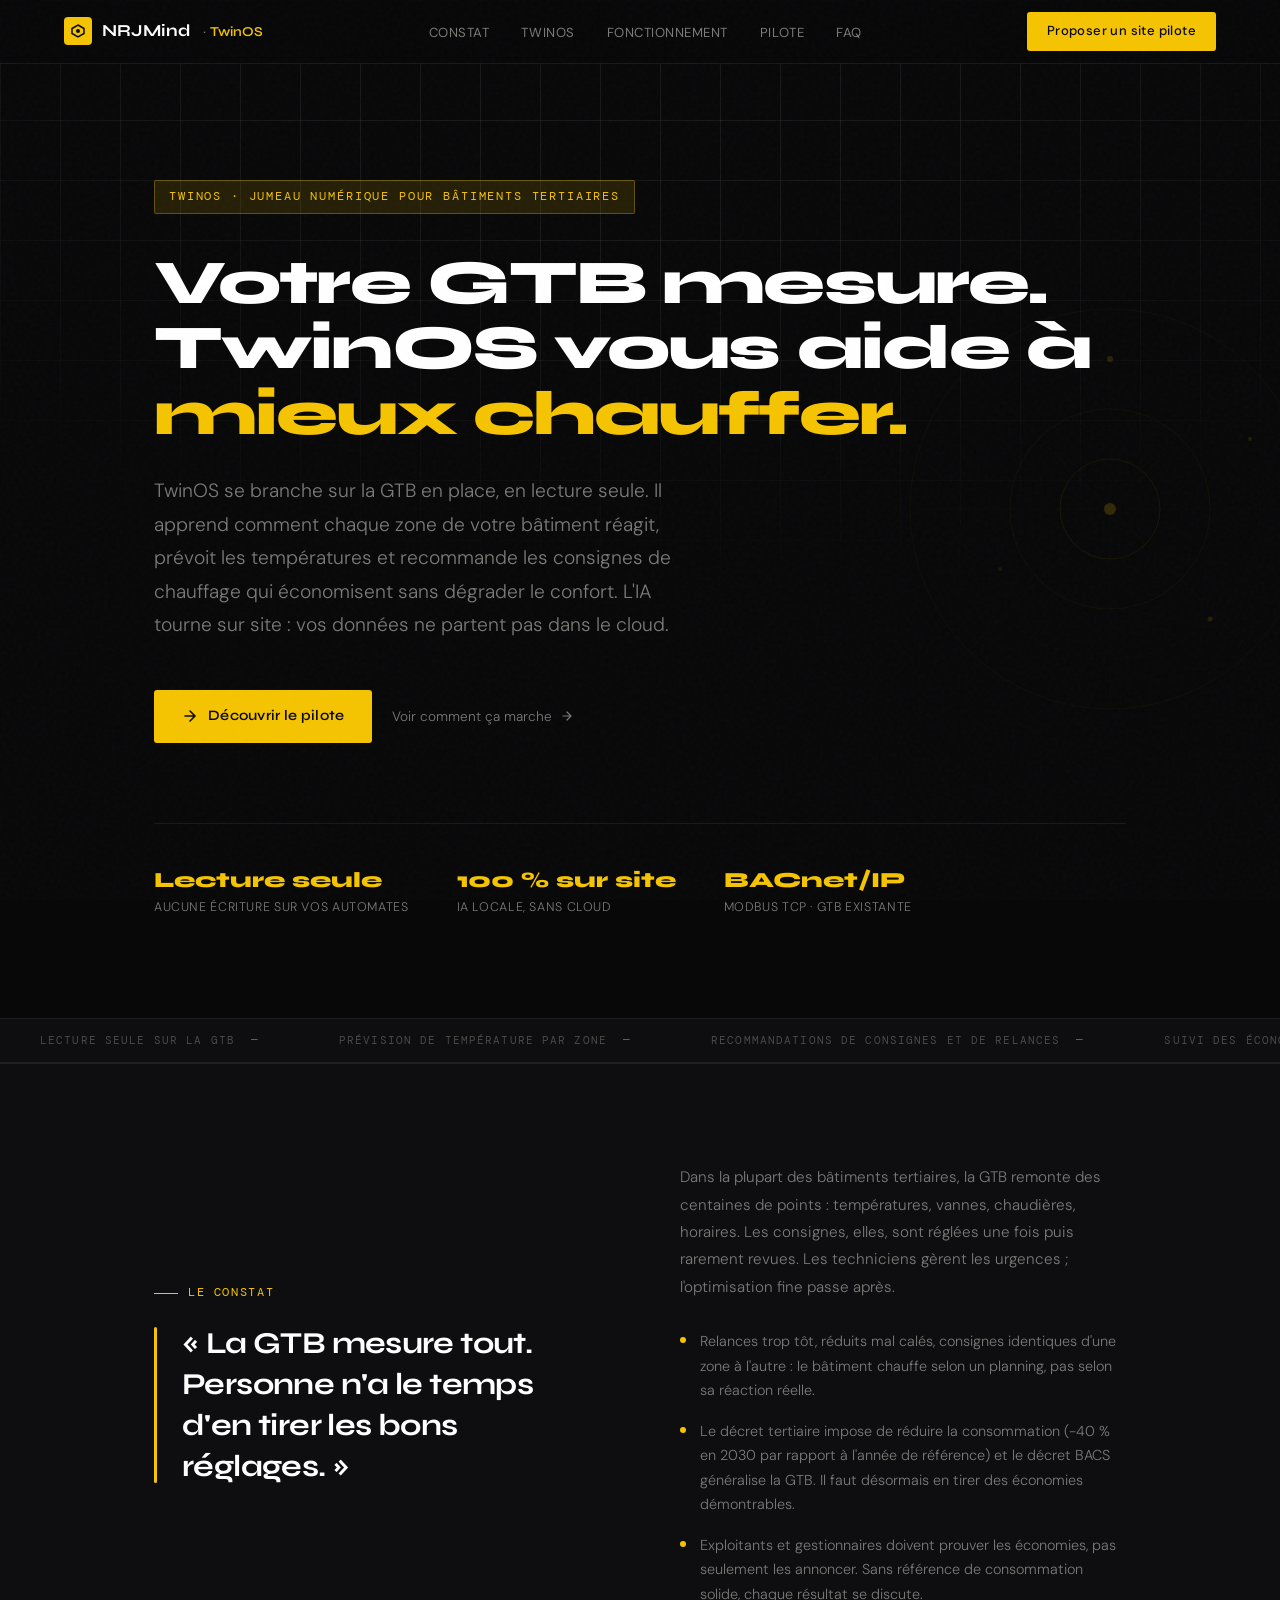
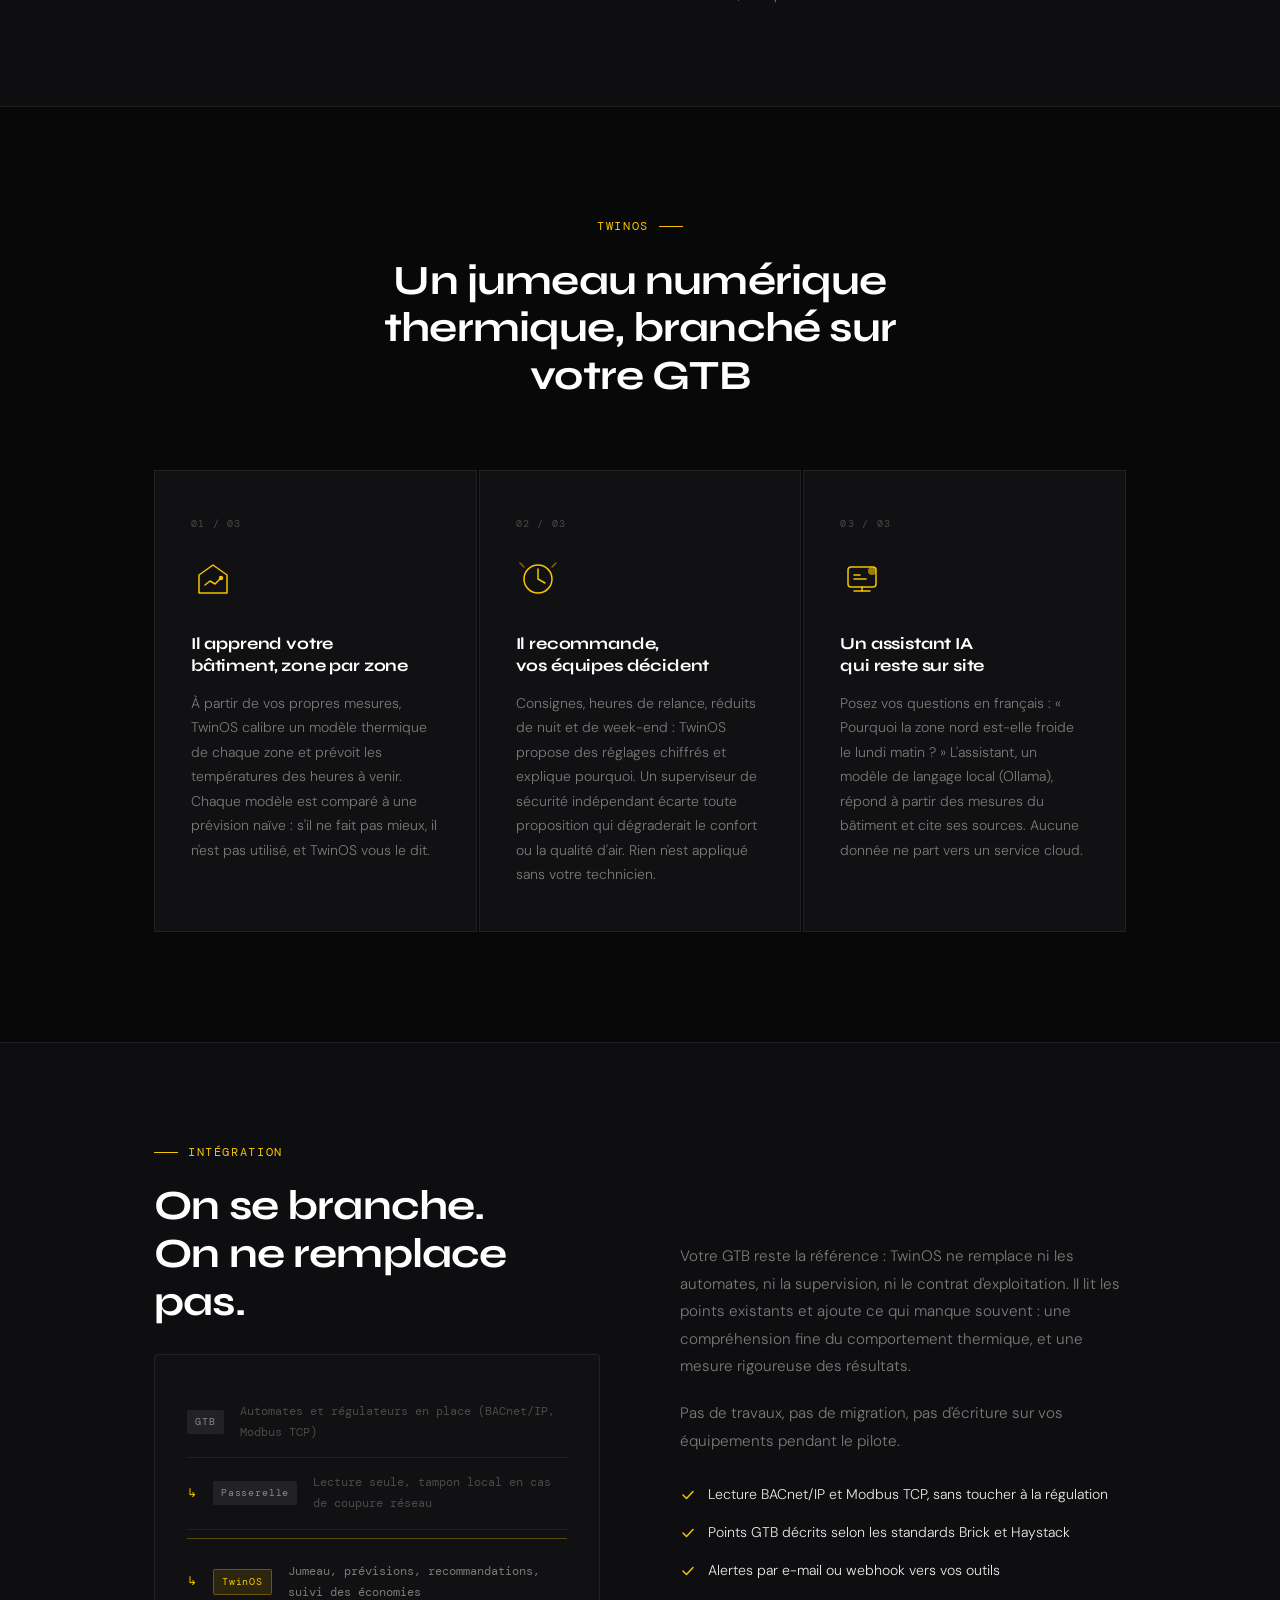
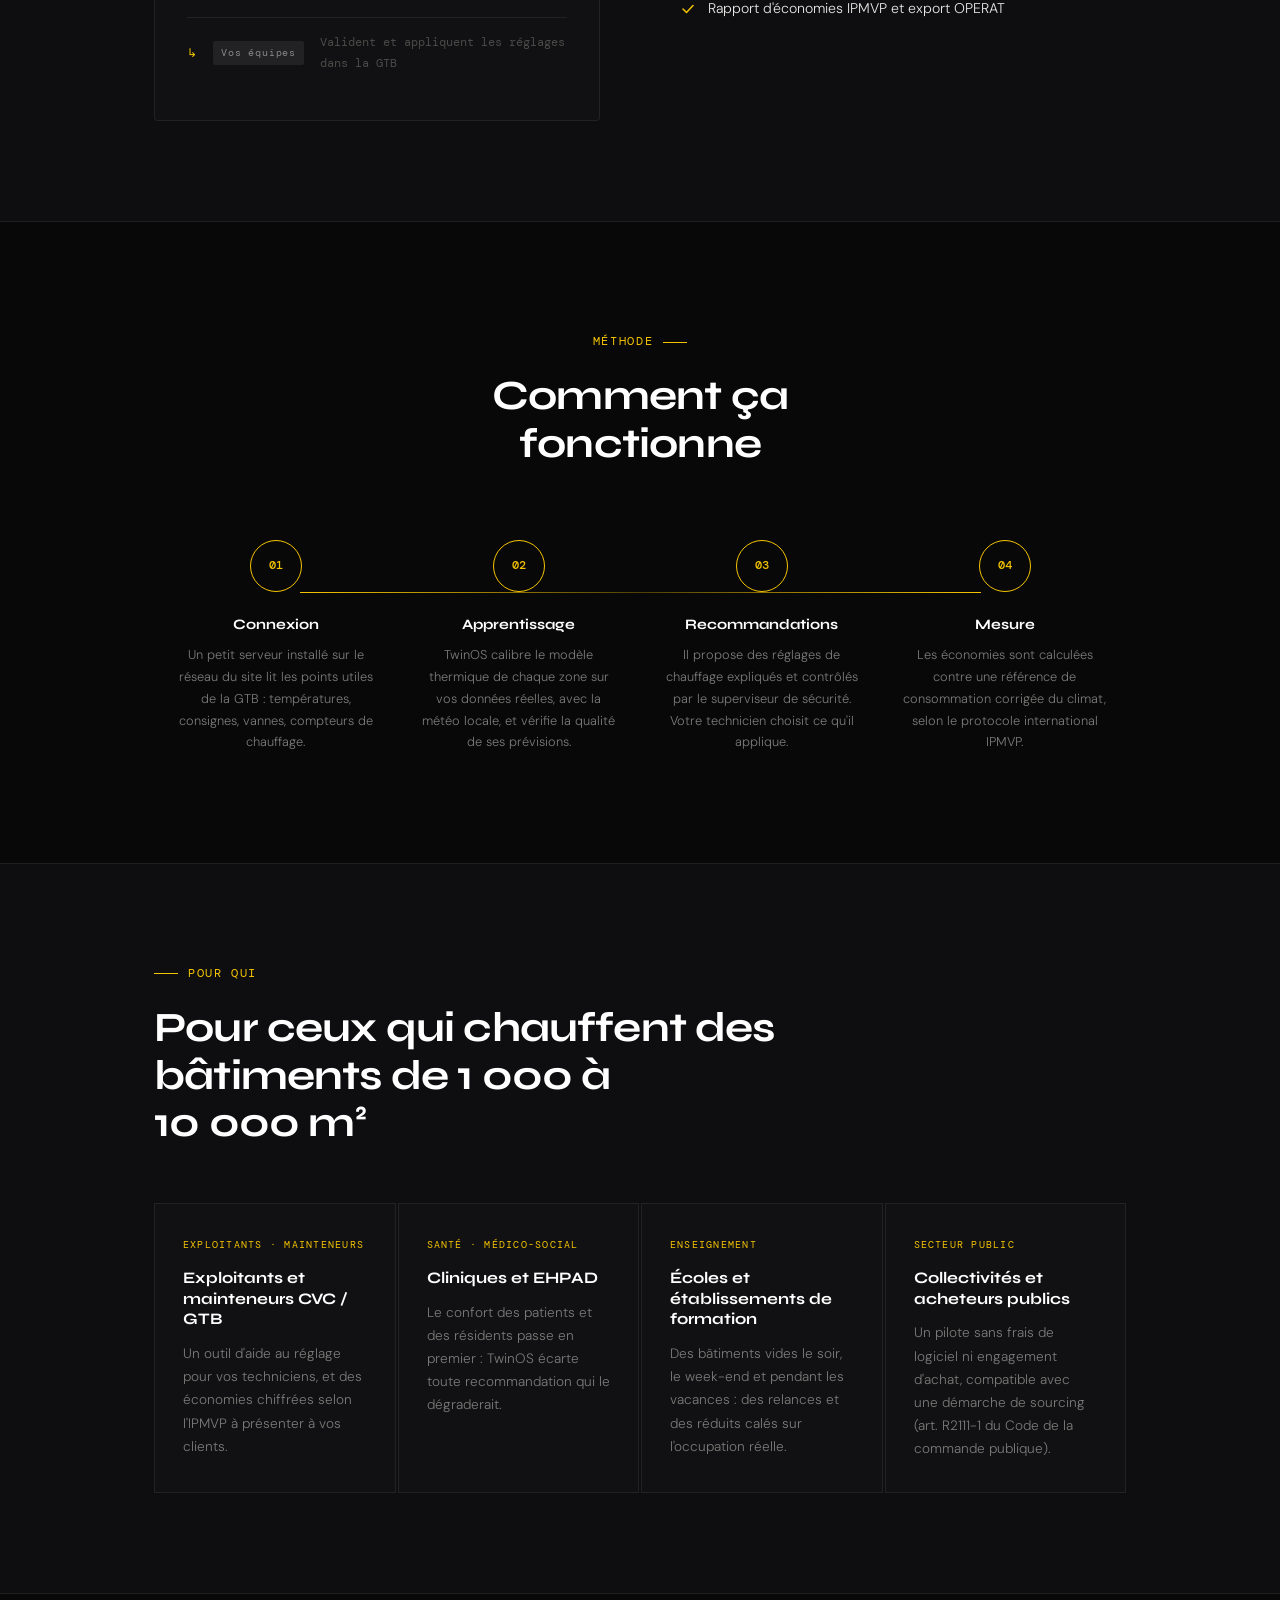
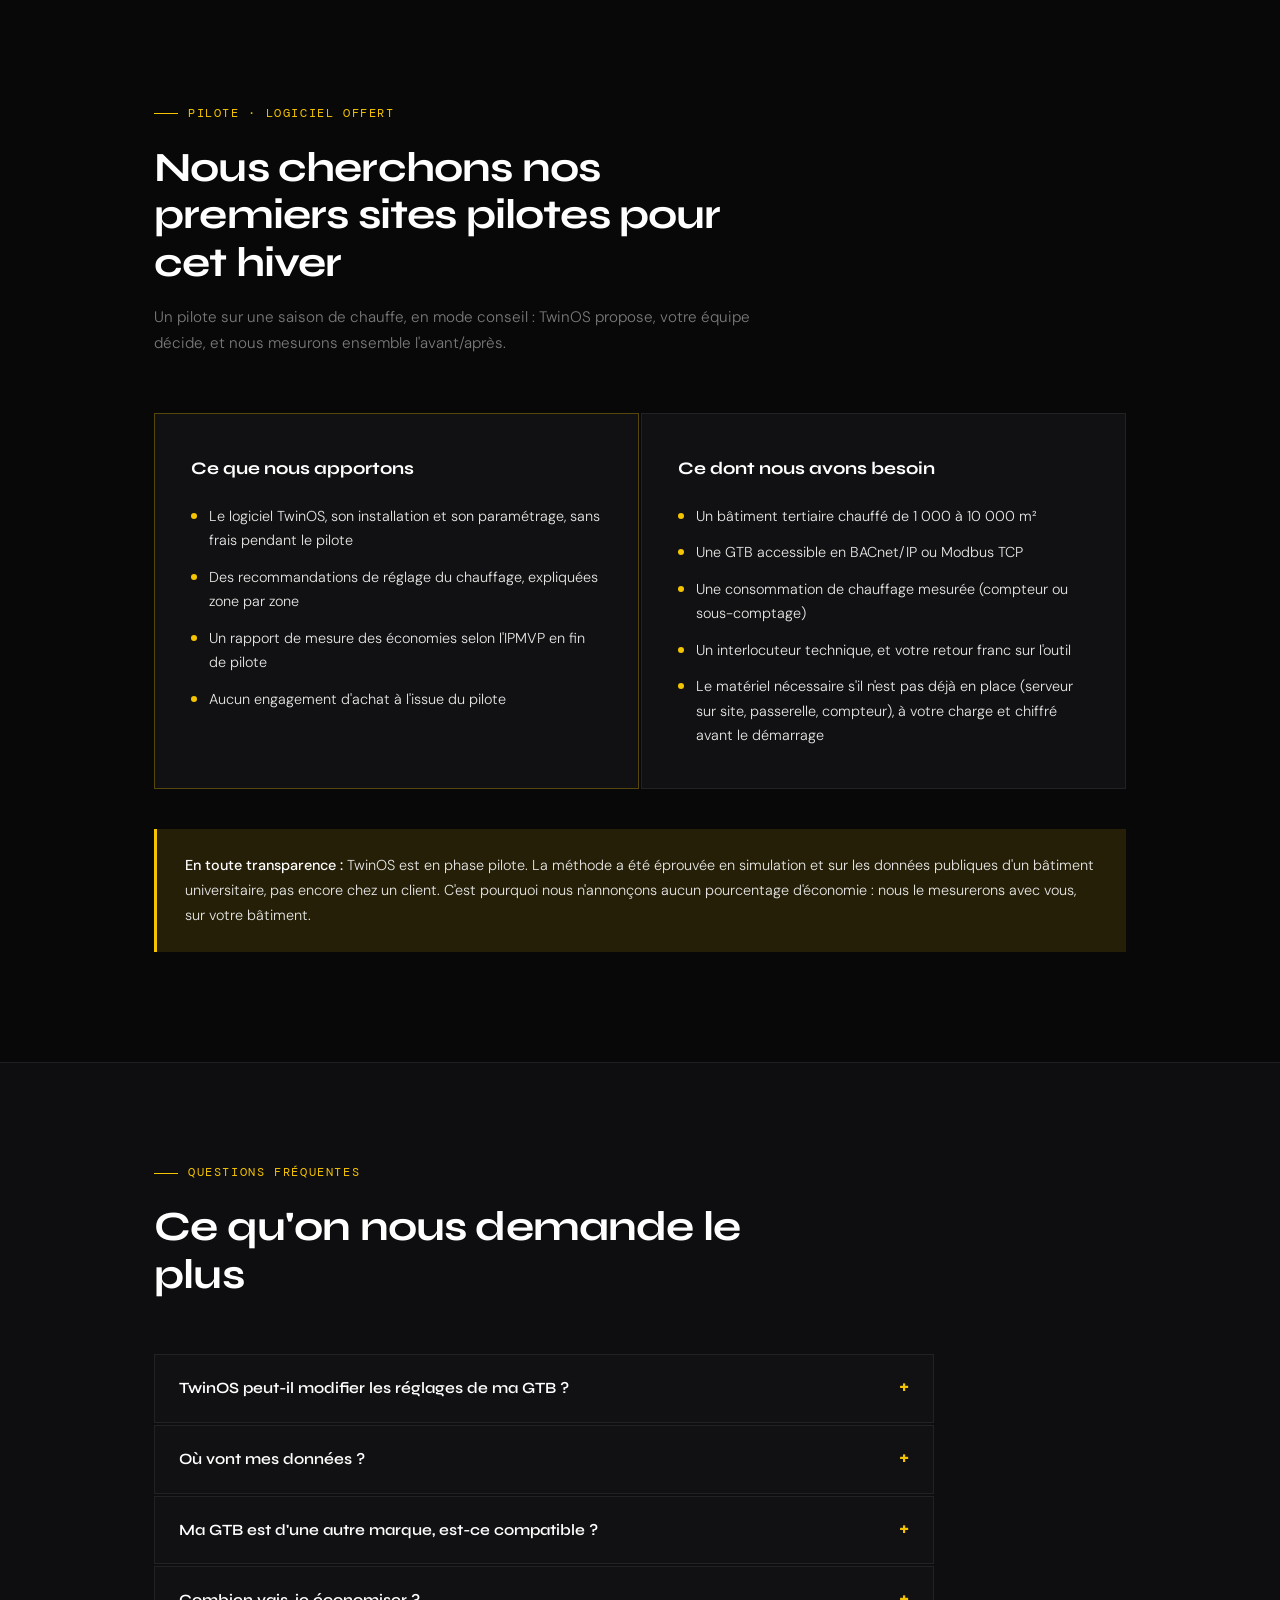
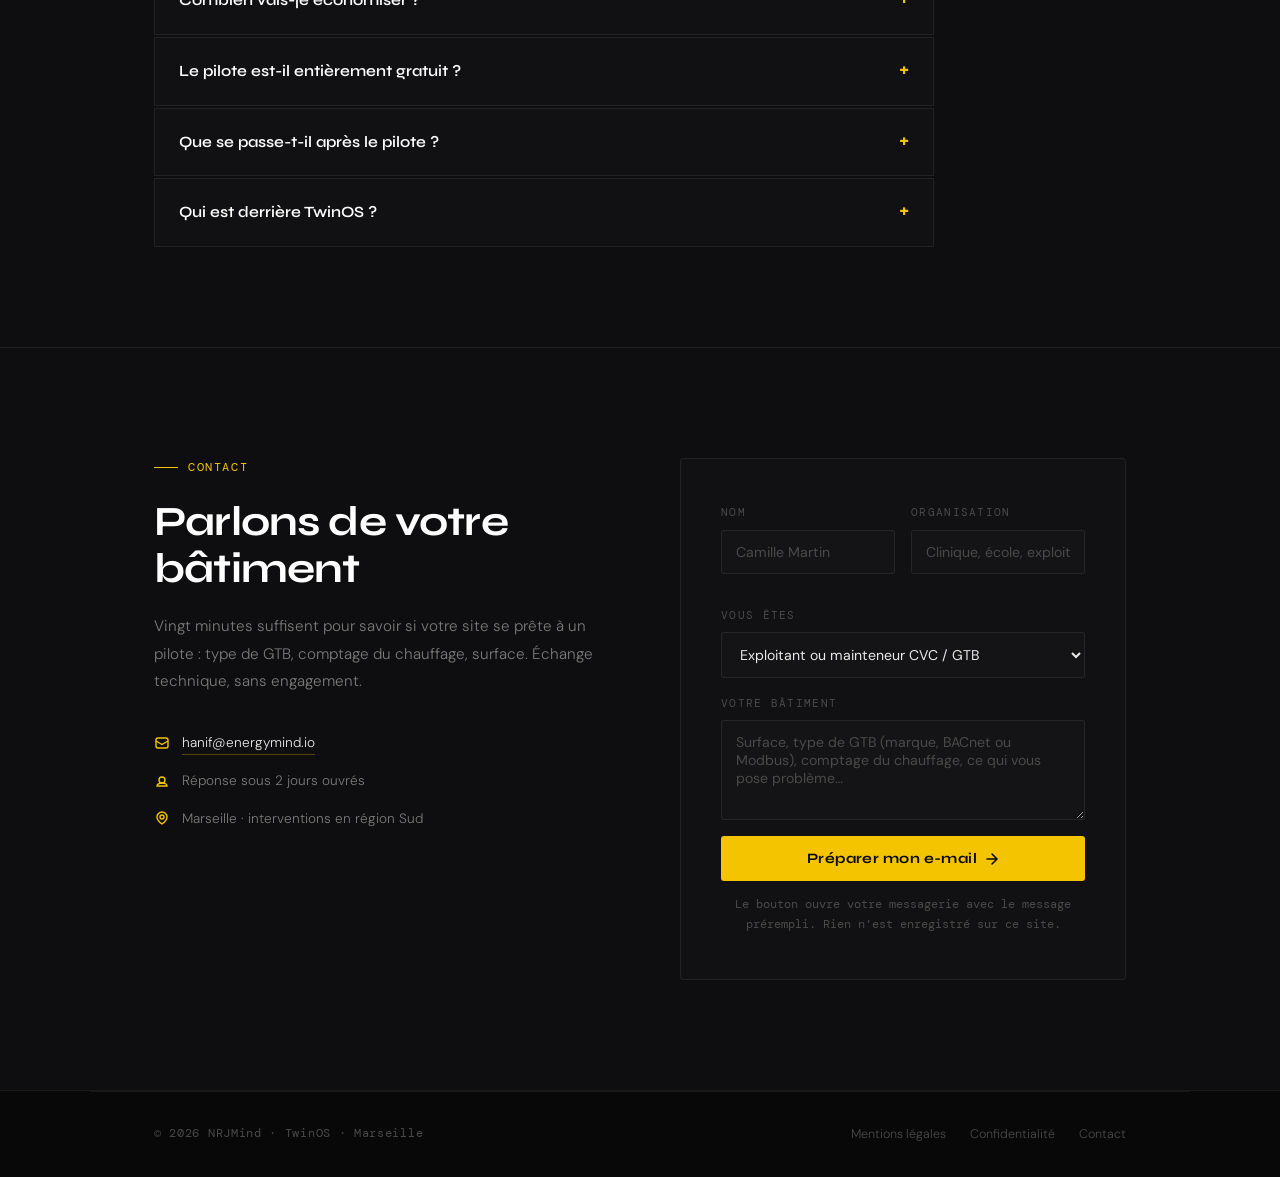
==== commit 65e58e18: "Pilote : logiciel offert, matériel à la charge du client s'il manque Le pilote n'est pas entièrement" ====
--- a/index.html
+++ b/index.html
@@ -4,7 +4,7 @@
 <meta charset="UTF-8">
 <meta name="viewport" content="width=device-width, initial-scale=1.0">
 <title>TwinOS par NRJMind · Jumeau numérique pour le chauffage des bâtiments tertiaires</title>
-<meta name="description" content="TwinOS se branche sur la GTB existante (BACnet/IP, Modbus TCP) en lecture seule, apprend la dynamique thermique de chaque zone et recommande les consignes de chauffage. IA locale, sans cloud. Pilote gratuit cet hiver.">
+<meta name="description" content="TwinOS se branche sur la GTB existante (BACnet/IP, Modbus TCP) en lecture seule, apprend la dynamique thermique de chaque zone et recommande les consignes de chauffage. IA locale, sans cloud. Pilote cet hiver, logiciel offert.">
 <link rel="canonical" href="https://energymind.io/">
 <meta property="og:type" content="website">
 <meta property="og:url" content="https://energymind.io/">
@@ -79,7 +79,7 @@
         <svg width="16" height="16" viewBox="0 0 16 16" fill="none" aria-hidden="true">
           <path d="M8 3L13 8L8 13M3 8H13" stroke="currentColor" stroke-width="1.5" stroke-linecap="round"/>
         </svg>
-        Découvrir le pilote gratuit
+        Découvrir le pilote
       </a>
       <a href="#how" class="btn-ghost">
         Voir comment ça marche
@@ -328,7 +328,7 @@
       <div class="audience reveal">
         <span class="tag">Secteur public</span>
         <h3>Collectivités et acheteurs publics</h3>
-        <p>Un pilote sans frais ni engagement d'achat, compatible avec une démarche de sourcing (art. R2111-1 du Code de la commande publique).</p>
+        <p>Un pilote sans frais de logiciel ni engagement d'achat, compatible avec une démarche de sourcing (art. R2111-1 du Code de la commande publique).</p>
       </div>
     </div>
   </div>
@@ -338,7 +338,7 @@
 <section id="pilote">
   <div class="container">
     <div class="section-head reveal">
-      <div class="label">Pilote gratuit</div>
+      <div class="label">Pilote · logiciel offert</div>
       <h2>Nous cherchons nos premiers sites pilotes pour cet hiver</h2>
       <p>Un pilote sur une saison de chauffe, en mode conseil : TwinOS propose, votre équipe décide, et nous mesurons ensemble l'avant/après.</p>
     </div>
@@ -346,7 +346,7 @@
       <div class="pilot-card give reveal">
         <h3>Ce que nous apportons</h3>
         <ul class="check-list">
-          <li>L'installation et le paramétrage de TwinOS sur votre site, sans frais</li>
+          <li>Le logiciel TwinOS, son installation et son paramétrage, sans frais pendant le pilote</li>
           <li>Des recommandations de réglage du chauffage, expliquées zone par zone</li>
           <li>Un rapport de mesure des économies selon l'IPMVP en fin de pilote</li>
           <li>Aucun engagement d'achat à l'issue du pilote</li>
@@ -359,6 +359,7 @@
           <li>Une GTB accessible en BACnet/IP ou Modbus TCP</li>
           <li>Une consommation de chauffage mesurée (compteur ou sous-comptage)</li>
           <li>Un interlocuteur technique, et votre retour franc sur l'outil</li>
+          <li>Le matériel nécessaire s'il n'est pas déjà en place (serveur sur site, passerelle, compteur), à votre charge et chiffré avant le démarrage</li>
         </ul>
       </div>
     </div>
@@ -393,8 +394,12 @@
         <p>Nous ne l'annoncerons pas avant de l'avoir mesuré. Le pilote sert justement à établir une référence de consommation, puis à mesurer l'écart selon l'IPMVP. Si TwinOS n'apporte rien sur votre bâtiment, vous le saurez aussi.</p>
       </details>
       <details>
+        <summary>Le pilote est-il entièrement gratuit ?</summary>
+        <p>Le logiciel TwinOS, son installation et son paramétrage sont offerts pendant le pilote. Si votre site n'a pas déjà le matériel nécessaire (un serveur sur site, une passerelle vers la GTB ou un compteur de chauffage), ce matériel reste à votre charge. Nous le chiffrons avec vous avant de démarrer, pour que rien ne vous surprenne.</p>
+      </details>
+      <details>
         <summary>Que se passe-t-il après le pilote ?</summary>
-        <p>Rien d'automatique. Si les résultats vous convainquent, nous vous proposerons un abonnement annuel. Sinon, nous désinstallons le serveur et vous gardez le rapport de mesure.</p>
+        <p>Rien d'automatique. Si les résultats vous convainquent, nous vous proposerons un abonnement annuel. Sinon, vous arrêtez là : vous gardez le rapport de mesure, et le matériel éventuellement acheté reste le vôtre.</p>
       </details>
       <details>
         <summary>Qui est derrière TwinOS ?</summary>
